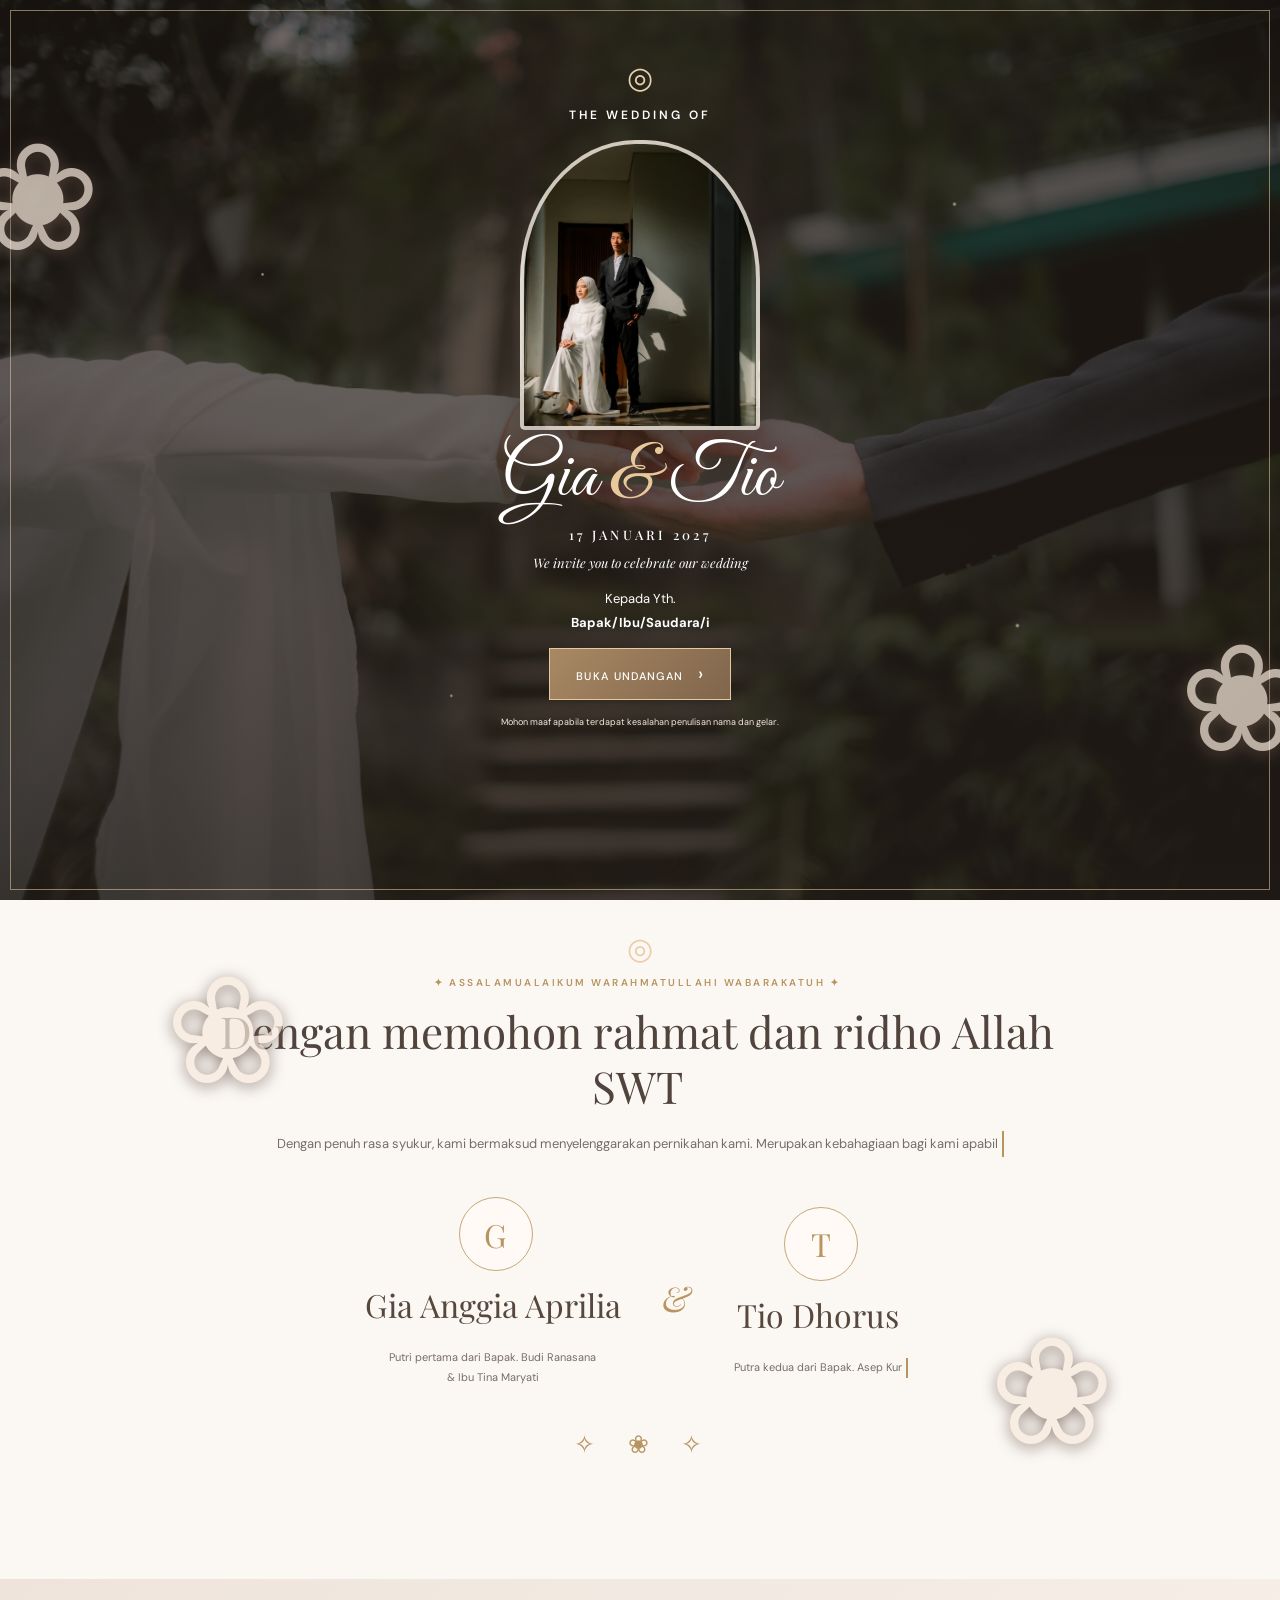
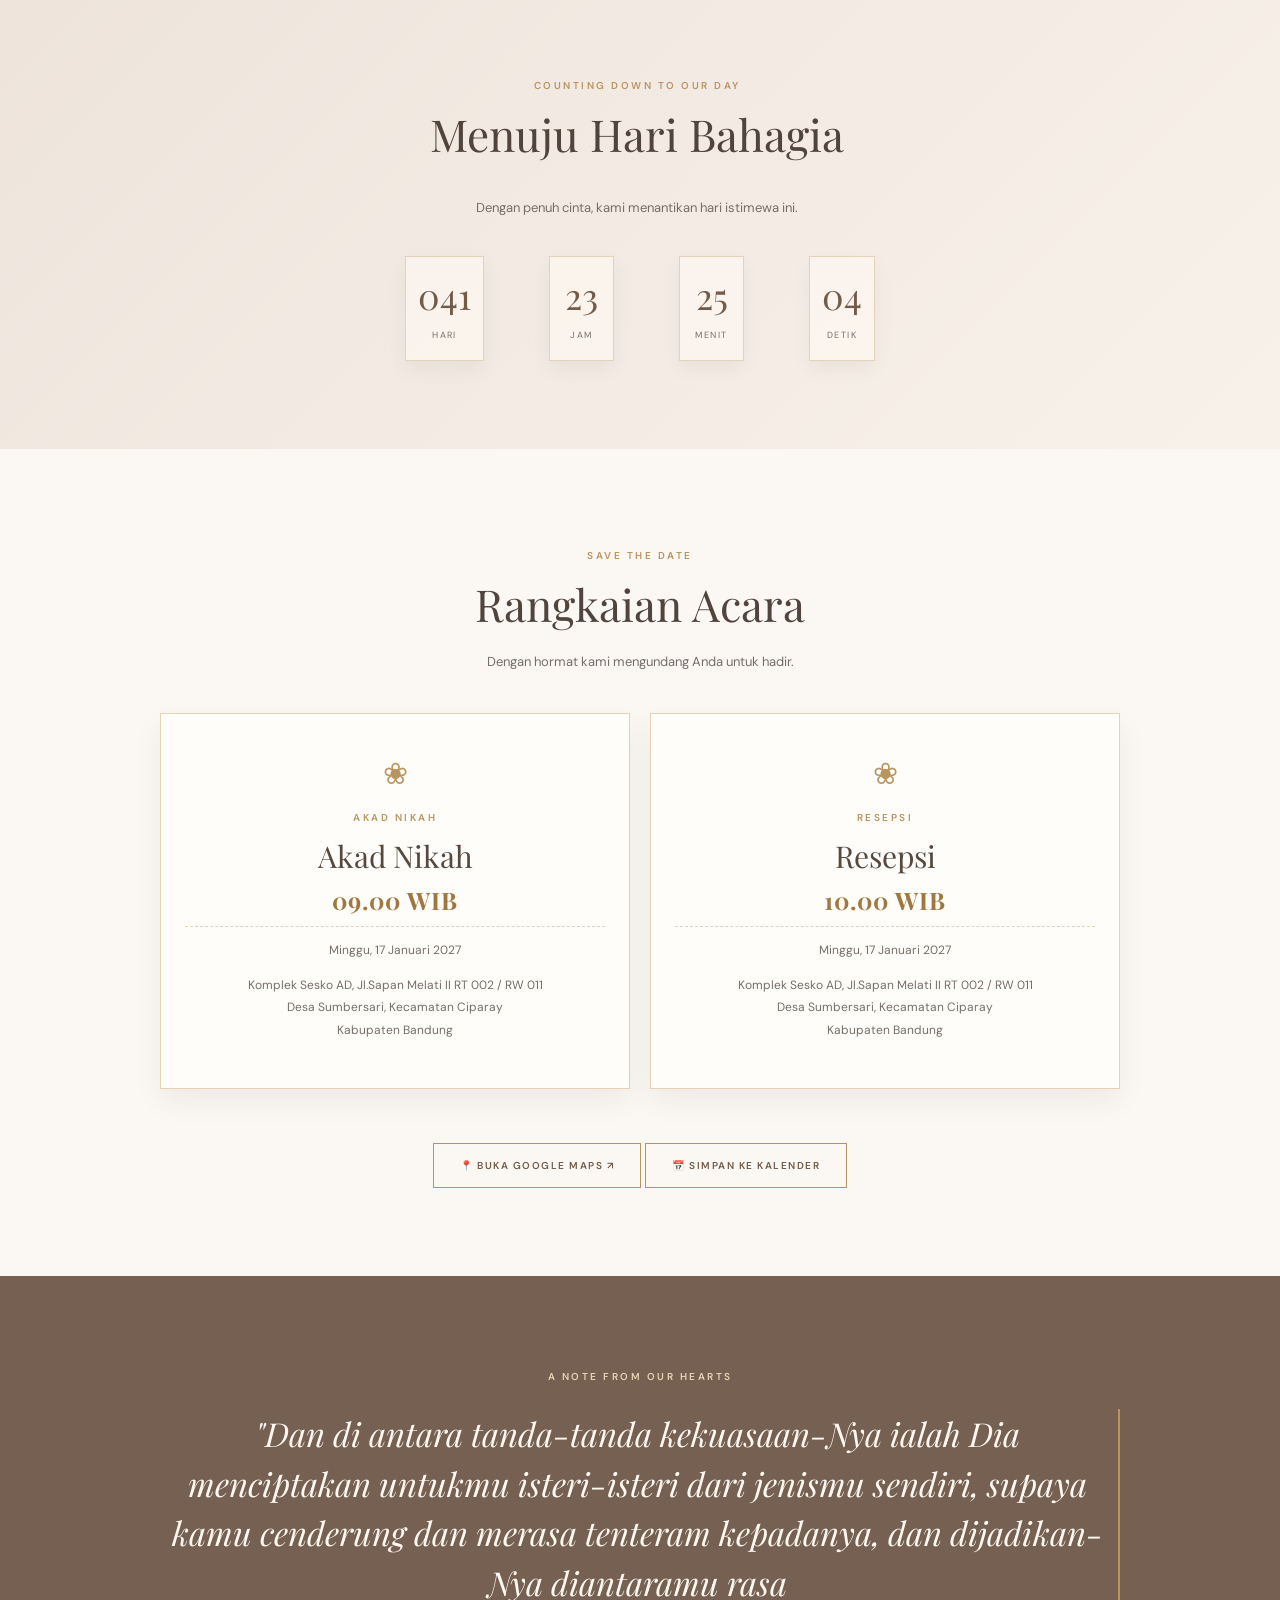
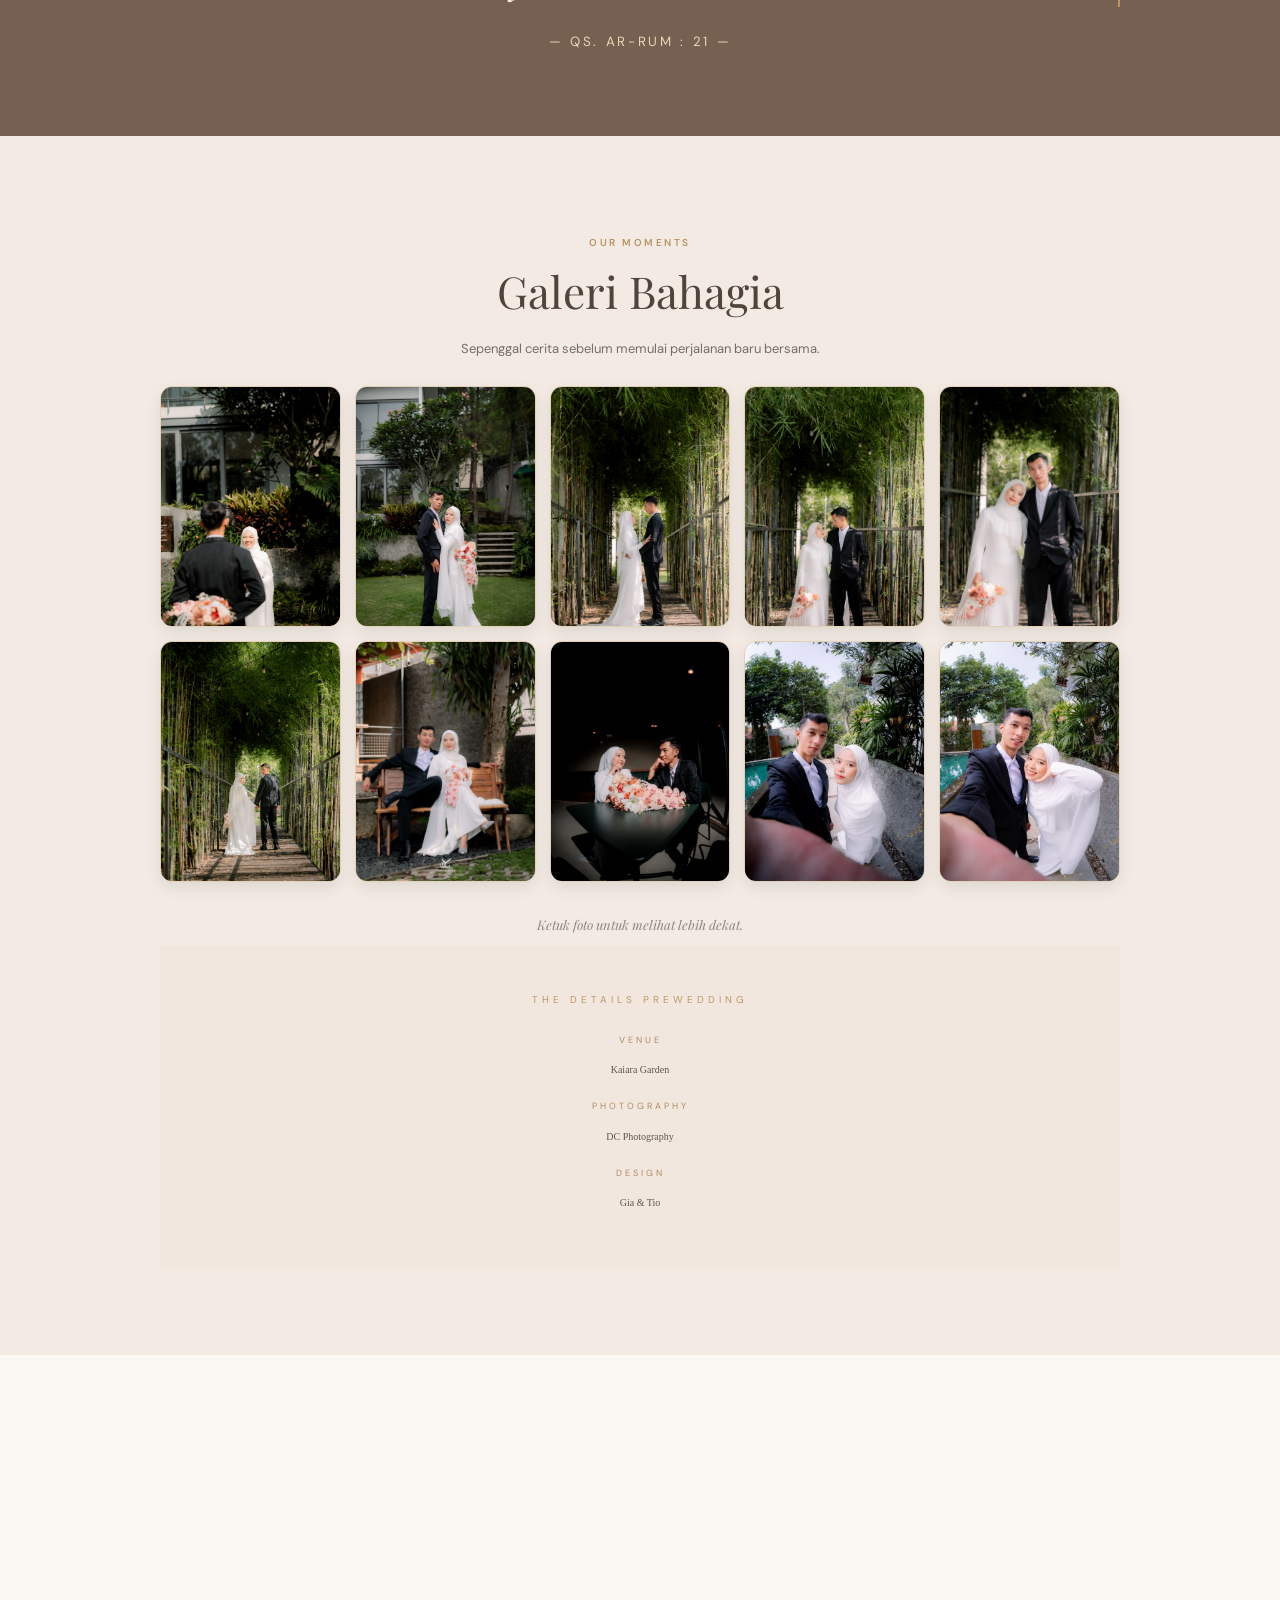
==== index.html @ d981dc54 "Add favicon and calendar save button Added favicon link and calendar save button to the HTML." ====
<!DOCTYPE html>
<html lang="id">
<head>
  <meta charset="UTF-8">
  <meta name="viewport" content="width=device-width, initial-scale=1.0">
  <meta name="theme-color" content="#b9aaa0">
  <title>The Wedding of Gia & Tio</title>
  <link rel="icon" href="data:image/svg+xml,<svg xmlns='http://w3.org' viewBox='0 0 100 100'><text y='.9em' font-size='90'>💍</text></svg>">
  <meta property="og:type" content="website">
  <meta property="og:site_name" content="The Wedding of Gia & Tio">
  <meta property="og:title" content="The Wedding of Gia & Tio">
  <meta property="og:description" content="Minggu, 17 Januari 2027 · Kami mengundang Anda untuk merayakan hari bahagia kami.">
  <meta property="og:url" content="https://github.io">
  <meta property="og:image" content="https://dorustio89-arch.github.io/gia-tio-wedding/images/opening1.jpg">
  <meta property="og:image:type" content="image/jpeg">
  <meta property="og:image:width" content="1200">
  <meta property="og:image:height" content="630">
  <link rel="preconnect" href="https://fonts.googleapis.com">
  <link rel="preconnect" href="https://fonts.gstatic.com" crossorigin>
  <link href="https://fonts.googleapis.com/css2?family=DM+Sans:wght@400;500;600&family=Great+Vibes&family=Playfair+Display:ital,wght@0,400;0,500;0,600;1,400&display=swap" rel="stylesheet">
  <link rel="stylesheet" href="style.css">
  <link rel="icon" type="image/svg+xml" href="data:image/svg+xml,%3Csvg xmlns='http://w3.org' viewBox='0 0 64 64'%3E%3Ccircle cx='32' cy='32' r='30' fill='%23faf6ef' stroke='%23c5a065' stroke-width='3'/%3E%3Ctext x='50%25' y='54%25' text-anchor='middle' dominant-baseline='middle' font-family='Georgia, serif' font-weight='bold' font-size='22' fill='%238c6d3f'%3EG%26T%3C/text%3E%3C/svg%3E">
</head>
<body>
  <div class="opening" id="opening">
    <div class="opening-flower flower-left">❀</div><div class="opening-flower flower-right">❀</div>
    <div class="ring-mark">◎</div>
    <p class="eyebrow opening-eyebrow">THE WEDDING OF</p>
    <div class="opening-photo" role="img" aria-label="Foto prewedding Gia dan Tio"></div>
    <h1 class="script-name">Gia <span>&amp;</span> Tio</h1>
    <p class="opening-date">17 JANUARI 2027</p>
    <p class="opening-note">We invite you to celebrate our wedding</p>
    <div class="guest">Kepada Yth.<br><strong id="guestName">Bapak/Ibu/Saudara/i</strong></div>
    <button id="openInvitation" class="gold-button">BUKA UNDANGAN <span>›</span></button>
    <small class="opening-small">Mohon maaf apabila terdapat kesalahan penulisan nama dan gelar.</small>
  </div>

  <audio id="music" loop preload="none"><source src="wedding.mp3" type="audio/mpeg"></audio>
  <button id="musicButton" class="music-button" aria-label="Putar atau jeda musik">♫</button>

  <header id="home">
    <nav><a class="brand" href="#home">G<span>&amp;</span>T</a>
      <div class="nav-links"><a href="#story">Mempelai</a><a href="#events">Acara</a><a href="#gallery">Galeri</a><a href="#rsvp">RSVP</a></div>
    </nav>
    <div class="hero-content">
      <p class="eyebrow">A CELEBRATION OF LOVE</p>
      <h2 class="script-name">Gia <span>&amp;</span> Tio</h2>
      <p class="hero-caption">Two hearts, one beautiful journey.</p>
      <div class="gold-rule"></div>
      <strong>MINGGU, 17 JANUARI 2027</strong>
        </div> <!-- Penutup .hero-content -->
    <a class="scroll-cue" href="#story">SCROLL TO EXPLORE <span>↓</span></a>
   </header>
  <main>
    <section id="story" class="section intro reveal">
      <div class="opening-flower flower-left">❀</div><div class="opening-flower flower-right">❀</div>
      <div class="ring-mark">◎</div>
      <p class="eyebrow typewriter-text" data-delay="100" data-speed="30">✦ ASSALAMUALAIKUM WARAHMATULLAHI WABARAKATUH ✦</p>
    <h2 class="typewriter-text" data-delay="800" data-speed="30">Dengan memohon rahmat dan ridho Allah SWT</h2>
    <p class="body-copy typewriter-text" data-delay="1500" data-speed="25">Dengan penuh rasa syukur, kami bermaksud menyelenggarakan pernikahan kami. Merupakan kebahagiaan bagi kami apabila Bapak/Ibu/Saudara/i berkenan hadir dan memberikan doa restu.</p>

    <div class="couple-names">
    <article>
        <span class="initial">G</span>
        <h3 class="typewriter-text" data-delay="2600" data-speed="40">Gia Anggia Aprilia</h3>
        <p class="typewriter-text" data-delay="2800" data-speed="25">Putri pertama dari Bapak. Budi Ranasana<br>&amp; Ibu Tina Maryati</p>
    </article>
    <div class="ampersand">&amp;</div>
    <article>
        <span class="initial">T</span>
        <h3 class="typewriter-text" data-delay="3600" data-speed="40">Tio Dhorus</h3>
        <p class="typewriter-text" data-delay="3600" data-speed="25">Putra kedua dari Bapak. Asep Kurniawan<br>&amp; Ibu Lilis Cucu Royani (Almh)</p>
    </article>
  </div>
    <div class="floral-divider">✧　❀　✧</div>
    </section>

    <section class="section countdown reveal">
    <p class="eyebrow typewriter-text" data-delay="200" data-speed="40">COUNTING DOWN TO OUR DAY</p>
    <h2 class="typewriter-text" data-delay="1300" data-speed="35">Menuju Hari Bahagia</h2>
    <p class="subcopy typewriter-text" data-delay="2300" data-speed="25">Dengan penuh cinta, kami menantikan hari istimewa ini.</p>


    <div class="timer"><div><b id="days">000</b><small>Hari</small></div><div><b id="hours">00</b><small>Jam</small></div><div><b id="minutes">00</b><small>Menit</small></div><div><b id="seconds">00</b><small>Detik</small></div></div>
    </section>

    <section id="events" class="section events reveal">
      <p class="eyebrow">SAVE THE DATE</p><h2>Rangkaian Acara</h2><p class="subcopy">Dengan hormat kami mengundang Anda untuk hadir.</p>
      <div class="event-cards">
        <article class="event-card"><div class="card-ornament">❀</div><p class="eyebrow">AKAD NIKAH</p><h3>Akad Nikah</h3><h4>09.00 WIB</h4><p>Minggu, 17 Januari 2027</p><p>Komplek Sesko AD, Jl.Sapan Melati II RT 002 / RW 011<br>Desa Sumbersari, Kecamatan Ciparay<br>Kabupaten Bandung</p></article>
        <article class="event-card"><div class="card-ornament">❀</div><p class="eyebrow">RESEPSI</p><h3>Resepsi</h3><h4>10.00 WIB</h4><p>Minggu, 17 Januari 2027</p><p>Komplek Sesko AD, Jl.Sapan Melati II RT 002 / RW 011<br>Desa Sumbersari, Kecamatan Ciparay<br>Kabupaten Bandung</p></article>
      </div>
      <a class="outline-button" target="_blank" rel="noopener" href="https://www.google.com/maps/search/?api=1&query=Jl+Sapan+Melati+II+No.68+Desa+Sumbersari+Ciparay+Kabupaten+Bandung">📍 BUKA GOOGLE MAPS ↗</a>
    <a class="outline-button" target="_blank" rel="noopener" href="https://calendar.google.com/calendar/u/0/r/day/2027/1/17">📅 SIMPAN KE KALENDER</a>

    </section>

    <section class="section quote-section reveal">
    <p class="eyebrow">A NOTE FROM OUR HEARTS</p>
    <blockquote class="typewriter-text" data-speed="20">"Dan di antara tanda-tanda kekuasaan-Nya ialah Dia menciptakan untukmu isteri-isteri dari jenismu sendiri, supaya kamu cenderung dan merasa tenteram kepadanya, dan dijadikan-Nya diantaramu rasa kasih dan sayang."</blockquote>
    <small style="display: block; margin-top: 15px; letter-spacing: 0.2em;">— QS. AR-RUM : 21 —</small>
</section>

<section id="gallery" class="section gallery-section reveal">
    <p class="eyebrow">OUR MOMENTS</p>
    <h2>Galeri Bahagia</h2>
    <p class="subcopy">Sepenggal cerita sebelum memulai perjalanan baru bersama.</p>

    <div class="gallery">
        <img src="images/prewed1.jpg" alt="Foto prewedding Gia dan Tio">
        <img src="images/prewed2.jpg" alt="Foto prewedding Gia dan Tio">
        <img src="images/prewed3.jpg" alt="Foto prewedding Gia dan Tio">
        <img src="images/prewed4.jpg" alt="Foto prewedding Gia dan Tio">
        <img src="images/prewed5.jpg" alt="Foto prewedding Gia dan Tio">
        <img src="images/prewed6.jpg" alt="Foto prewedding Gia dan Tio">
        <img src="images/prewed7.jpg" alt="Foto prewedding Gia dan Tio">
        <img src="images/prewed8.png" alt="Foto prewedding Gia dan Tio">
        <img src="images/prewed9.jpg" alt="Foto prewedding Gia dan Tio">
        <img src="images/prewed10.png" alt="Foto prewedding Gia dan Tio">
    </div>

    <p class="gallery-note">Ketuk foto untuk melihat lebih dekat.</p>

    <div class="vendor-credit">
        <p class="credit-title">THE DETAILS PREWEDDING</p>
        <div class="credit-list">
            <div class="credit-item">
                <span>VENUE</span>
                <strong>Kaiara Garden</strong>
            </div>
            <div class="credit-item">
                <span>PHOTOGRAPHY</span>
                <strong>DC Photography</strong>
            </div>
            <div class="credit-item">
                <span>DESIGN</span>
                <strong>Gia &amp; Tio</strong>
            </div>
        </div>
    </div>
</section>


    <section id="rsvp" class="section rsvp-section reveal">
      <p class="eyebrow">KINDLY RSVP</p><h2>Konfirmasi Kehadiran</h2><p class="subcopy">Besar harapan kami atas kehadiran dan doa restu Anda.</p>
      <form id="rsvpForm">
    <label>Nama Lengkap
        <input type="text" name="Nama" required placeholder="Tulis nama Anda">
    </label>
    <label>Konfirmasi Kehadiran
        <select name="Kehadiran" required>
            <option value="Hadir">Hadir</option>
            <option value="Tidak Hadir">Tidak Hadir</option>
        </select>
    </label>
    <label>Jumlah Tamu
        <input type="number" name="Jumlah Tamu" min="1" max="5" value="1">
    </label>
    <label>Doa &amp; Ucapan
        <textarea name="Ucapan" rows="4" required placeholder="Tuliskan doa dan ucapan untuk Gia & Tio..."></textarea>
    </label>
    <button type="submit" class="gold-button">KIRIM KONFIRMASI &amp; UCAPAN</button>
    <p id="formStatus"></p>
</form>

    <!-- WEDDING GIFT -->
<section class="gift-section" id="wedding-gift">

    <p class="gift-subtitle">A TOKEN OF LOVE</p>

    <h2>Wedding Gift</h2>

    <div class="gift-flower">✿</div>

    <p class="gift-description">
        Kehadiran dan doa restu Anda merupakan hadiah terindah bagi kami.
        Namun, apabila Anda ingin memberikan tanda kasih,
        kami menyediakan informasi berikut:
    </p>

<!-- REKENING BANK -->
<div class="bank-card">
    <div class="bank-logo">
        <img src="images/logo-bca.png" alt="Logo Bank BCA">
    </div>
    <p class="account-name">A/N GIA</p>
    <h3 id="rekeningGia">4380217223</h3>
    <button type="button" onclick="copyText('rekeningGia', this)">
        SALIN NOMOR REKENING
    </button>
</div>

<div class="bank-card">
  <div class="bank-logo">
    <img src="images/logo-bca.png" alt="Logo Bank BCA">
  </div>
  <p class="account-name">A/N TIO</p>
  <h3 id="rekeningTio">7773508595</h3>
  <button type="button" onclick="copyText('rekeningTio', this)">
    SALIN NOMOR REKENING
  </button>
</div>

    <!-- HADIAH FISIK -->
    <div class="physical-gift">

        <div class="gift-icon">♡</div>

        <h3>Kirim Hadiah</h3>

        <p>
            Bagi keluarga dan sahabat yang ingin mengirimkan
            hadiah secara langsung, dapat mengirimkannya ke alamat berikut:
        </p>

        <div class="gift-address" id="giftAddress">
            Nama Penerima: Gia / Tio<br>
            Alamat: Komplek Sesko AD, Jl. Sapan Melati II RT.002 / RW011, Ds. Sumbersari, Kec. Ciparay,
            Kab. Bandung.
        </div>

        <button onclick="copyText('giftAddress')">
            SALIN ALAMAT
        </button>

    </div>

    <p class="gift-thankyou">
        Terima kasih atas segala perhatian, doa,
        dan tanda kasih yang diberikan kepada kami.
    </p>

</section>
<section class="section wishes-section reveal">
    <p class="eyebrow">A LITTLE NOTE FROM YOU</p>
    <h2>Doa & Ucapan</h2>
    <p class="gift-thankyou">
        Terima kasih telah menjadi bagian dari perjalanan kami.
        Setiap doa dan ucapan sangat berarti bagi kami.
    </p>

    <div id="wishesList" class="wishes-list">
        <p class="loading-wishes">Memuat doa dan ucapan...</p>
    </div>
</section>

      <section class="section closing reveal">
        <div class="floral-divider reveal-text">❀</div>
        <p class="eyebrow reveal-text delay-1">WITH LOVE</p>
        <h2 class="reveal-text delay-2">Terima kasih atas doa dan restunya.</h2>
        <div class="script-name reveal-text delay-3">Gia <span>&amp;</span> Tio</div>

        <!-- Turut Mengundang -->
        <!--<div class="turut-mengundang" style="margin-top: 32px; font-size: 12px; color: var(--muted); line-height: 1.9;">
            <p class="eyebrow" style="margin-bottom: 8px;">TURUT MENGUNDANG</p>
            <p>
                Keluarga Besar Bapak Budi Ranasana &amp; Ibu Tina Maryati<br>
                Keluarga Besar Bapak Asep Kurniawan &amp; Ibu Lilis Cucu Royani (Almh)
            </p> -->
        <small class="reveal-text delay-4" style="display: block;">17 · 01 · 2027</small>
    </section>
</main>
<footer>MADE WITH LOVE · GIA &amp; TIO · 2027</footer>
<div id="lightbox" aria-modal="true" role="dialog"><button id="closeLightbox" aria-label="Tutup">×</button><img id="largePhoto" alt="Foto galeri diperbesar"></div>
<script src="script.js"></script>
  <script>
  document.addEventListener("DOMContentLoaded", function () {
    // Ganti '.gallery-item' dengan class elemen foto di galerimu
    const galleryPhotos = document.querySelectorAll('.gallery-item');

    const observer = new IntersectionObserver((entries, obs) => {
      // Menyaring foto yang baru masuk ke layar pada saat bersamaan
      const visibleEntries = entries.filter(entry => entry.isIntersecting);

      visibleEntries.forEach((entry, index) => {
        // Memberi jeda 250ms (0.25 detik) antar foto agar muncul 1 per 1
        setTimeout(() => {
          entry.target.classList.add('show');
        }, index * 250);

        // Hentikan pantauan agar animasi tidak mengulang terus saat scroll atas-bawah
        obs.unobserve(entry.target);
      });
    }, {
      threshold: 0.15 // Animasi mulai saat 15% bagian foto terlihat
    });

    galleryPhotos.forEach(photo => observer.observe(photo));
  });
</script>
</body>
</html>
---- style.css ----
:root{--ivory:#f4eee8;--paper:#fbf8f4;--taupe:#b6a69c;--champagne:#c7a879;--gold:#b89460;--ink:#39312e;--muted:#776d67;--line:#e4d8cc;--serif:'Playfair Display',Georgia,serif;--sans:'DM Sans',Arial,sans-serif;--script:'Great Vibes',cursive}
*{box-sizing:border-box}html{scroll-behavior:smooth}body{margin:0;background:var(--paper);color:var(--ink);font-family:var(--sans);line-height:1.7}a{color:inherit;text-decoration:none}
.opening{position:fixed;inset:0;z-index:50;display:flex;flex-direction:column;align-items:center;justify-content:center;text-align:center;padding:24px 20px 30px;overflow:auto;background:linear-gradient(180deg,rgba(54,45,41,.32),rgba(54,45,41,.58)),url('images/opening2.jpg') center 45%/cover;color:#fff;transition:opacity .9s ease,visibility .9s ease}
.opening:before{content:"";position:absolute;inset:10px;border:1px solid rgba(231,204,163,.55);pointer-events:none}.opening.hide{opacity:0;visibility:hidden;pointer-events:none}
.opening>*{position:relative;z-index:1}.opening-flower{position:absolute!important;color:#f8e9dc;opacity:.72;font-size:clamp(75px,17vw,150px);filter:drop-shadow(0 3px 8px #6a544b)}.flower-left{left:-25px;top:8%}.flower-right{right:-25px;bottom:8%}
.ring-mark{color:#e8cfaa;font-size:30px;line-height:1}.eyebrow{font-size:10px;letter-spacing:.25em;text-transform:uppercase;color:var(--gold);font-weight:600}.opening-eyebrow{color:#fff;margin:12px 0 5px}
.opening-photo{width:min(62vw,250px);height:min(37vh,310px);min-height:170px;border:4px solid rgba(248,239,229,.8);box-shadow:0 12px 35px #33251e66;background:url('images/opening1.jpg') center 40%/cover;margin:10px auto;border-radius:48% 48% 5px 5px}
.script-name{font:clamp(54px,12vw,88px)/1.05 var(--script);font-weight:400;margin:0;color:inherit;text-shadow:0 2px 12px #392a2366}.script-name span{color:#e7c99c}
.opening-date{font:500 11px var(--serif);letter-spacing:.25em;margin:8px 0;color:#fff}.opening-note{font:italic 13px var(--serif);margin:3px 0 8px;color:#fff}.guest{font-size:11px;line-height:1.8;margin:8px 0 14px;color:#fff}
.gold-button{border:1px solid #e5c99d;background:linear-gradient(135deg,#a98964,#80654c);color:#fff;padding:13px 26px;letter-spacing:.12em;font:500 11px var(--sans);cursor:pointer;transition:transform .25s,filter .25s}.gold-button:hover{transform:translateY(-2px);filter:brightness(1.08)}.gold-button span{font-size:18px;margin-left:10px}.opening-small{font-size:9px;color:#f4e9dd;margin-top:15px}
header{min-height:94vh;position:relative;display:flex;flex-direction:column;background:linear-gradient(90deg,rgba(49,40,36,.58),rgba(49,40,36,.15)),url('images/prewed5.jpg') center 20%/cover;color:#fff}
nav{display:flex;justify-content:space-between;align-items:center;padding:22px 7%;background:rgba(250,246,241,.84);color:var(--ink);backdrop-filter:blur(8px)}.brand{font:italic 26px var(--serif);color:#594a40}.brand span{color:var(--gold)}.nav-links{display:flex;gap:clamp(10px,3vw,28px);font-size:11px}.nav-links a{transition:color .2s}.nav-links a:hover{color:var(--gold)}
.hero-content{margin:auto;text-align:center;padding:65px 18px}.hero-content .eyebrow{color:#f1d9b8}.hero-content .script-name{font-size:clamp(72px,15vw,120px)}.hero-caption{font:italic 15px var(--serif);letter-spacing:.04em;margin-top: 40px;}.gold-rule{width:65px;border-top:1px solid #e5c99d;margin:28px auto}.hero-content strong{font:italic 12px var(--serif);letter-spacing:.22em}.scroll-cue{text-align:center;padding:22px;font-size:9px;letter-spacing:.2em;color:#fff}.scroll-cue span{display:block;font-size:20px}
.section{text-align:center;padding:88px 22px}.section h2,.closing h2{font:400 clamp(28px,5vw,44px)/1.25 var(--serif);color:#51443d;margin:12px auto 18px}.intro{max-width:900px;margin:auto}.body-copy,.subcopy{max-width:620px;margin:15px auto;color:var(--muted);font-size:13px;line-height:2}
.couple-names{display:flex;align-items:center;justify-content:center;gap:35px;margin:40px auto 20px}.couple-names article{min-width:190px}.initial{width:74px;height:74px;display:grid;place-items:center;margin:auto;border:1px solid var(--champagne);border-radius:50%;font:32px var(--serif);color:var(--gold);background:#fffaf5}.couple-names h3{font:32px var(--serif);margin:12px 0 3px;color:#57483e}.couple-names p{font-size:11px;color:var(--muted);line-height:1.8}.ampersand{font:italic 35px var(--serif);color:var(--gold)}.floral-divider{color:var(--gold);font-size:25px;letter-spacing:.15em;margin:25px}
.countdown{background:linear-gradient(135deg,#eee4dc,#f8f1ea);position:relative}.timer{display:flex;justify-content:center;gap:clamp(18px,6vw,65px);margin:35px auto 0}.timer div{min-width:65px;padding:14px 12px;border:1px solid #d9c5ad;background:#fff9f3aa}.timer b{display:block;font:36px var(--serif);color:#725b49}.timer small{font-size:9px;letter-spacing:.16em;text-transform:uppercase;color:var(--muted)}
.events{background:#fbf8f4}.event-cards{display:grid;grid-template-columns:repeat(2,minmax(0,1fr));gap:20px;max-width:850px;margin:38px auto 28px}.event-card{padding:34px 24px;border:1px solid var(--line);background:#fffdf9;box-shadow:0 8px 28px #6e55400a}.card-ornament{font-size:30px;color:var(--gold)}.event-card h3{font:30px var(--serif);font-weight:400;color:#57483e;margin:5px}.event-card h4{font:24px var(--serif);color:var(--gold);margin:10px}.event-card p:not(.eyebrow){font-size:12px;line-height:1.9;color:var(--muted)}
.outline-button{display:inline-block;border:1px solid var(--gold);padding:13px 22px;color:#725b49;font-size:10px;letter-spacing:.12em;transition:background .2s,color .2s}.outline-button:hover{background:#8d7258;color:white}
.quote-section{padding:82px 22px;text-align:center;background:#756052;color:#fff8f0}.quote-section .eyebrow,.quote-section small{color:#ead4b5}.quote-section blockquote{max-width:760px;margin:24px auto;font:italic clamp(21px,3.4vw,33px)/1.5 var(--serif)}
.gallery-section{background:#f2eae3}.gallery{display:grid;grid-template-columns:repeat(2,minmax(0,1fr));gap:16px;max-width:780px;margin:34px auto}.gallery img{width:100%;height:350px;object-fit:cover;object-position:center;cursor:zoom-in;border:7px solid #fffaf5;box-shadow:0 8px 25px #5c46331a;transition:transform .35s}.gallery img:hover{transform:translateY(-5px)}.gallery-note{font:italic 12px var(--serif);color:var(--muted)}
.rsvp-section{background:#fffaf5}.rsvp-section form{max-width:520px;margin:32px auto 0;text-align:left;padding:28px;background:#f7eee6;border:1px solid var(--line)}.rsvp-section label{display:block;font-size:11px;margin:15px 0;color:#66564b}.rsvp-section input,.rsvp-section select,.rsvp-section textarea{display:block;width:100%;margin-top:7px;padding:13px;border:1px solid #ddcfc2;background:#fffdfb;font:13px var(--sans);color:var(--ink)}.rsvp-section form button{width:100%;margin-top:12px}#formStatus{text-align:center;color:#79634f;font-size:12px;min-height:18px}
.closing{background:#eee4dc}.closing h2{max-width:650px}.closing .script-name{color:#6c5748;margin:20px}.closing small{font-size:10px;letter-spacing:.2em;color:var(--muted)}
/* Mengatur ulang wadah teks hero agar naik ke ruang kosong atas */
.hero-content {
  margin: 0 auto !important;
  flex: 1;
  display: flex;
  flex-direction: column;
  justify-content: flex-start;
  width: 100%;
  padding-top: 4vh !important;      /* Diubah dari 17vh menjadi 4vh agar naik ke atas */
  padding-bottom: 15vh !important;
}

/* Merapatkan jarak antarbaris tulisan agar tidak turun menyentuh dahi */
.hero-content h1 {
  font-size: clamp(2.6rem, 6.5vw, 4.2rem) !important;
  line-height: 1.05 !important;
  margin: 2px 0 6px !important;
}

.hero-content p {
  margin: 2px 0 !important;
}


/* Mendorong kalimat "Two hearts..." dan tanggal turun ke bawah */
.hero-content .script-name + * {
  margin-top: auto !important;
}

footer{text-align:center;background:#655347;color:#f6eadd;padding:22px;font-size:9px;letter-spacing:.2em}
.music-button{position:fixed;right:18px;bottom:18px;z-index:10;width:46px;height:46px;border-radius:50%;border:1px solid var(--gold);background:#fffaf2;color:#725b49;font-size:20px;box-shadow:0 4px 18px #39291f22;cursor:pointer;animation:musicPulse 2.8s infinite}
#lightbox{display:none;position:fixed;inset:0;z-index:60;background:#241b17ed;align-items:center;justify-content:center;padding:25px}#lightbox.show{display:flex}#lightbox img{max-width:94vw;max-height:88vh;object-fit:contain}#closeLightbox{position:absolute;right:22px;top:12px;background:none;border:0;color:white;font-size:40px;cursor:pointer}
.reveal{opacity:0;transform:translateY(24px);transition:opacity .8s ease,transform .8s ease}.reveal.visible{opacity:1;transform:translateY(0)}
@keyframes musicPulse{0%,100%{box-shadow:0 0 0 0 #c7a87955}50%{box-shadow:0 0 0 9px #c7a87900}}
@media(max-width:650px){nav{padding:17px 5%}.nav-links{gap:10px;font-size:9px}.section{padding:68px 18px}.event-cards{grid-template-columns:1fr;max-width:420px}.timer{gap:8px}.timer div{min-width:58px;padding:12px 6px}.timer b{font-size:29px}.gallery img{height:230px}.couple-names{gap:10px}.couple-names article{min-width:0;flex:1}.opening-photo{width:58vw;height:27vh}.opening-flower{font-size:75px}.rsvp-section form{padding:20px}}
@media(prefers-reduced-motion:reduce){*,*:before,*:after{scroll-behavior:auto!important;animation:none!important;transition:none!important}.reveal{opacity:1;transform:none}}

/* ANIMASI HERO - A CELEBRATION OF LOVE */

@keyframes textReveal {
    from {
        opacity: 0;
        transform: translateY(35px);
        filter: blur(8px);
    }
    to {
        opacity: 1;
        transform: translateY(0);
        filter: blur(0);
    }
}

/* Tahan animasi selama layar pembuka (.opening) belum ditutup */
.opening:not(.hide) ~ header .hero-content > * {
    opacity: 0;
    animation: none;
}

/* Jalankan animasi setelah tombol BUKA UNDANGAN ditekan */
.opening.hide ~ header .hero-content > * {
    opacity: 0;
    animation: textReveal 2s ease forwards;
}


.hero-content .eyebrow {
    animation-delay: 1.5s;
}

.hero-content .script-name {
    animation-delay: 2s;
}

.hero-content .hero-caption {
    animation-delay: 2.3s;
}

.hero-content .gold-rule {
    animation-delay: 2.5s;
}

.hero-content strong {
    animation-delay: 2.8s;
}
.vendor-credit {
    padding: 35px 20px;
    text-align: center;
    background: #f1e7df;
    color: #665449;
}

.credit-title {
    font-size: 10px;
    letter-spacing: 4px;
    color: #bd9865;
    margin-bottom: 25px;
}

.credit-item {
    margin: 18px 0;
}

.credit-item span {
    display: block;
    font-size: 9px;
    letter-spacing: 3px;
    color: #b18b61;
    margin-bottom: 6px;
}

.credit-item strong {
    font-family: Georgia, serif;
    font-size: 10px;
    font-weight: normal;
}

/* =================================
   DOA & UCAPAN: PRESISI & FOTO JELAS
================================= */
.wishes-section {
    background: 
        linear-gradient(rgba(251, 248, 244, 0.58), rgba(251, 248, 244, 0.65)),
        url('images/prewed3.jpg') center 25% / cover no-repeat !important;
    position: relative;
}

/* Membuat lebar daftar ucapan presisi di tengah (sejajar form RSVP) */
.wishes-list {
    max-width: 560px !important;
    width: 100% !important;
    margin: 32px auto 0 auto !important;
    padding: 0 !important;
    display: flex !important;
    flex-direction: column !important;
    gap: 14px !important;
}

/* Membuat kartu ucapan transparan dengan bingkai & padding rapi */
.wishes-section .wish-card {
    background: rgba(255, 253, 249, 0.35) !important;
    border: 1px solid rgba(184, 148, 96, 0.55) !important;
    border-radius: 6px !important;
    padding: 18px 22px !important;
    text-align: left !important;
    backdrop-filter: blur(2px);
    box-shadow: 0 4px 15px rgba(57, 49, 46, 0.05) !important;
}

.wishes-section .wish-card h4 {
    margin: 0 0 6px 0 !important;
    font: 600 15px var(--serif) !important;
    color: #39312e !important;
}

.wishes-section .wish-card p {
    margin: 0 0 8px 0 !important;
    font-size: 13px !important;
    color: #4a403c !important;
}

.wishes-section .wish-card small {
    font-size: 10px !important;
    letter-spacing: 0.12em;
    text-transform: uppercase;
    color: #8c6d43 !important;
    font-weight: 600;
}

/* WEDDING GIFT */

.gift-section {
    padding: 55px 22px;
    text-align: center;
    background: #f1e7df;
    color: #665449;
}

.gift-subtitle {
    font-size: 9px;
    letter-spacing: 3px;
    color: #bd9865;
}

.gift-section h2 {
    font-family: Georgia, serif;
    font-size: 32px;
    font-weight: normal;
    margin: 12px 0;
}

.gift-flower {
    font-size: 28px;
    color: #bd9865;
    margin: 20px 0;
}

.gift-description {
    font-size: 12px;
    line-height: 1.9;
    margin-bottom: 30px;
}

.bank-card {
    background: #fffaf5;
    border: 1px solid #e5d5c8;
    border-radius: 12px;
    padding: 25px 15px;
    margin: 18px 0;
    box-shadow: 0 5px 15px rgba(80, 60, 45, 0.06);
}

.bank-logo {
    font-family: Georgia, serif;
    font-size: 18px;
    letter-spacing: 2px;
    color: #bd9865;
    margin-bottom: 20px;
}

.account-name {
    font-size: 10px;
    letter-spacing: 2px;
}

.bank-card h3 {
    font-size: 21px;
    letter-spacing: 2px;
    margin: 12px 0 20px;
}

.bank-card button,
.physical-gift button {
    border: 1px solid #a88b70;
    background: #665449;
    color: #fffaf5;
    padding: 11px 20px;
    border-radius: 30px;
    font-size: 9px;
    letter-spacing: 1.5px;
    cursor: pointer;
}

.physical-gift {
    margin-top: 35px;
    padding: 25px 18px;
    border-top: 1px solid #d9c6b7;
}

.gift-icon {
    font-size: 30px;
    color: #bd9865;
}

.physical-gift h3 {
    font-family: Georgia, serif;
    font-size: 23px;
    font-weight: normal;
}

.physical-gift p,
.gift-address {
    font-size: 12px;
    line-height: 1.9;
}

.gift-address {
    background: #fffaf5;
    padding: 15px;
    border-radius: 10px;
    margin: 18px 0;
}

.gift-thankyou {
    font-family: Georgia, serif;
    font-size: 14px;
    font-style: italic;
    line-height: 1.8;
    margin-top: 30px;
}
/* =================================
   ANIMASI TEXT SELURUH UNDANGAN
================================= */

@keyframes elegantReveal {
    from {
        opacity: 0;
        transform: translateY(30px);
        filter: blur(6px);
    }

    to {
        opacity: 1;
        transform: translateY(0);
        filter: blur(0);
    }
}

/* Kondisi awal teks */
.reveal-text {
    opacity: 0;
    transform: translateY(30px);
    filter: blur(6px);
}

/* Ketika teks terlihat */
.reveal-text.visible {
    animation: elegantReveal 1.2s ease forwards;
}

/* Variasi jeda animasi */
.reveal-text.delay-1.visible {
    animation-delay: 0.2s;
}

.reveal-text.delay-2.visible {
    animation-delay: 0.4s;
}

.reveal-text.delay-3.visible {
    animation-delay: 0.6s;
}

.reveal-text.delay-4.visible {
    animation-delay: 0.8s;
}

h2 {
  font-family: "serif", Georgia, Times New Roman;
}
/* =================================
   ANIMASI RUNNING TEXT (KIRI KE KANAN)
================================= */

.running-banner {
    width: 100%;
    overflow: hidden;
    white-space: nowrap;
    background: var(--ivory);
    border-top: 1px solid var(--line);
    border-bottom: 1px solid var(--line);
    padding: 12px 0;
    color: var(--gold);
    font: 500 11px var(--sans);
    letter-spacing: 0.22em;
    text-transform: uppercase;
}

.running-text {
    display: inline-block;
    animation: gerakKanan 16s linear infinite;
}

.running-banner:hover .running-text {
    animation-play-state: paused;
}

@keyframes gerakKanan {
    0% {
        transform: translateX(-100%);
    }
    100% {
        transform: translateX(100vw);
    }
}

/* =================================
   ANIMASI MESIN TIK (TEKS TERTENTU)
================================= */
/* =================================
   ANIMASI MESIN TIK (RAPI & TERPUSAT)
================================= */
.typewriter-text {
    display: block;
    width: fit-content;
    max-width: 100%;
    margin-left: auto;
    margin-right: auto;
    border-right: 2px solid var(--gold);
    padding-right: 4px;
    min-height: 1.6em;
    animation: kedipKursor 0.5s step-end infinite;
}

/* Sembunyikan kursor sebelum giliran mengetik dimulai */
.typewriter-text.menunggu {
    border-right-color: transparent;
    animation: none;
}

/* Hapus kursor setelah selesai mengetik */
.typewriter-text.selesai {
    border-right-color: transparent;
    animation: none;
}

@keyframes kedipKursor {
    0%, 100% { border-color: transparent; }
    50% { border-color: var(--gold); }
}
/* =================================
   PERBAIKAN POSISI NAMA GIA & TIO
================================= */
.couple-names article {
    text-align: center;
    display: flex;
    flex-direction: column;
    align-items: center;
}

.couple-names h3.typewriter-text {
    width: auto;
    margin-left: auto;
    margin-right: auto;
    text-align: center;
}

/* =================================
   SEIMBANGKAN UKURAN LOGO BCA & MANDIRI
================================= */
.bank-card .bank-logo {
    display: flex !important;
    justify-content: center !important;
    align-items: center !important;
    height: 80px !important;
    margin-bottom: 10px !important;
    overflow: hidden;
}

/* Ukuran Logo BCA */
.bank-card .bank-logo img[alt="Logo Bank BCA"] {
    height: 70px !important;
    width: auto !important;
    object-fit: contain !important;
    mix-blend-mode: multiply;
    transform: translateX(-6px);
}

/* Ukuran Logo Mandiri (dibuat lebih tinggi karena gambarnya berbentuk persegi bermargin putih) */
.bank-card .bank-logo img[alt="Logo Bank Mandiri"] {
    height: 125px !important;
    width: auto !important;
    object-fit: contain !important;
    mix-blend-mode: multiply;
    transform: translateX(4px);
}

/* =================================
   TAMPILAN KOTAK DOA & UCAPAN
================================= */
.ucapan-wrapper {
    max-width: 520px;
    margin: 36px auto 0;
    text-align: center;
}

.ucapan-list {
    max-height: 340px;
    overflow-y: auto;
    text-align: left;
    padding: 16px;
    background: #f7eee6;
    border: 1px solid var(--line);
    display: flex;
    flex-direction: column;
    gap: 12px;
}

.ucapan-item {
    background: #fffdfb;
    border: 1px solid #e6d9cc;
    padding: 14px 16px;
}

.ucapan-header {
    display: flex;
    justify-content: space-between;
    align-items: center;
    margin-bottom: 6px;
}

.ucapan-header strong {
    font: 600 13px var(--serif);
    color: #51443d;
}

.badge-hadir {
    font-size: 9px;
    letter-spacing: 0.12em;
    text-transform: uppercase;
    padding: 3px 8px;
    background: var(--ivory);
    color: var(--gold);
    border: 1px solid var(--line);
}

.ucapan-isi {
    margin: 0;
    font-size: 12px var(--serif);
    line-height: 1.7;
    color: var(--muted);
}

.loading-ucapan {
    text-align: center;
    font-size: 12px;
    color: var(--muted);
    margin: 12px 0;
}

/* =================================
   BACKGROUND FOTO PREWED TRANSPARAN
   (DOA & UCAPAN + CLOSING)
================================= */

/* 1. Bagian Doa & Ucapan */
.wishes-section {
    background: 
        linear-gradient(rgba(251, 248, 244, 0.85), rgba(251, 248, 244, 0.90)),
        url('images/opening2.jpg') center 25% / cover no-repeat !important;
    position: relative;
}

/* Membuat kartu ucapan sedikit transparan dengan efek kaca lembut */
.wishes-section .wish-card {
    background: rgba(255, 253, 249, 0.88) !important;
    backdrop-filter: blur(4px);
}

/* 2. Bagian Closing (Penutup) */
.closing {
    background: 
        linear-gradient(rgba(238, 228, 220, 0.80), rgba(238, 228, 220, 0.86)),
        url('images/prewed3.jpg') center 30% / cover no-repeat !important;
    position: relative;
}

/* =================================
   PRESISI RESPONSIF LAPTOP & HP
================================= */

/* Mencegah layar geser ke samping (horizontal scroll) di HP & Laptop */
html, body {
    max-width: 100%;
    overflow-x: hidden;
}

/* Memastikan tampilan halaman pembuka (Opening) proporsional & tidak mengecil */
.opening {
    width: 100vw !important;
    height: 100dvh !important;
    padding: 24px 16px !important;
    transform: none !important;
    zoom: 1 !important;
}

/* Pengaturan khusus layar Laptop / Desktop (lebar di atas 768px) */
@media (min-width: 768px) {
    .opening-photo {
        width: 240px !important;
        height: 290px !important;
    }

    .opening .script-name {
        font-size: 76px !important;
    }

    .opening-eyebrow {
        font-size: 12px !important;
    }

    .opening-date, .opening-note, .guest {
        font-size: 13px !important;
    }

    /* Membatasi lebar maksimal kontainer agar tidak terlalu melebar di monitor besar */
    .section > *:not(.countdown):not(.quote-section) {
        max-width: 960px;
        margin-left: auto;
        margin-right: auto;
    }
}

/* Pengaturan khusus layar HP (lebar di bawah 480px) */
@media (max-width: 480px) {
    .opening-photo {
        width: 190px !important;
        height: 235px !important;
    }

    .opening .script-name {
        font-size: 54px !important;
    }

    .hero-content .script-name {
        font-size: 64px !important;
    }

    .section {
        padding: 56px 16px !important;
    }

    .couple-names {
        flex-direction: column !important;
        gap: 16px !important;
    }

    .event-cards {
        grid-template-columns: 1fr !important;
    }

    .gallery {
        grid-template-columns: 1fr !important;
    }
}
/* Menggeser konten halaman pembuka (dari ornamen bulat sampai We invite you) ke atas */
.opening {
  justify-content: flex-start !important;
  padding-top: 7vh !important; /* Perkecil angka ini jika ingin lebih naik lagi */
}

/* Merapatkan sedikit jarak bawah bingkai foto agar tulisan "Gia & Tio" naik ke area tangan */
.opening-photo {
  margin-bottom: 8px !important;
}

/* Kondisi awal foto sebelum terlihat di layar (transparan & agak turun) */
.gallery-item {
  opacity: 0;
  transform: translateY(25px);
  transition: opacity 0.8s ease-out, transform 0.8s ease-out;
}

/* Kondisi saat foto muncul di layar */
.gallery-item.show {
  opacity: 1;
  transform: translateY(0);
}

/* Memastikan layar pembuka dan tombol selalu berada di lapisan teratas dan bisa diklik */
.opening {
  z-index: 9999 !important;
}

.opening button,
.opening a,
#openBtn,
#bukaUndangan {
  position: relative !important;
  z-index: 10000 !important;
  pointer-events: auto !important;
  cursor: pointer !important;
}

/* =========================================
   1. PRESISI NAVBAR (LAPTOP & HP)
   ========================================= */
header, nav, .navbar {
  width: 100%;
  padding: 16px 5%;
  display: flex;
  justify-content: space-between;
  align-items: center;
  box-sizing: border-box;
}

.nav-links, nav ul {
  display: flex;
  gap: 28px;
  align-items: center;
  margin: 0;
  padding: 0;
  list-style: none;
}

/* =========================================
   2. PRESISI HERO SECTION FULLSCREEN
   ========================================= */
.hero, #hero, .hero-section {
  position: relative;
  width: 100%;
  /* Gunakan svh agar tidak kepotong address bar browser HP */
  min-height: calc(100svh - 65px); 
  display: flex;
  flex-direction: column;
  justify-content: center;
  align-items: center;
  text-align: center;
  padding: 40px 20px 80px;
  box-sizing: border-box;
  background-size: cover;
  background-position: center center;
}

/* Tipografi Responsif Otomatis (Mengecil mulus di HP, besar di Laptop) */
.hero h1, .hero-title {
  font-size: clamp(3.4rem, 9vw, 6.5rem);
  line-height: 1.1;
  margin: 10px 0 14px;
}

.hero .subtitle, .hero-subtitle {
  font-size: clamp(0.95rem, 2vw, 1.25rem);
  margin-bottom: 24px;
}

.hero .wedding-date, .hero-date {
  font-size: clamp(0.8rem, 1.5vw, 1rem);
  letter-spacing: 3px;
}

/* =========================================
   3. POSISI PRESISI "SCROLL TO EXPLORE"
   ========================================= */
.scroll-down, .scroll-indicator {
  position: absolute;
  bottom: 28px;
  left: 50%;
  transform: translateX(-50%);
  display: flex;
  flex-direction: column;
  align-items: center;
  gap: 6px;
  font-size: 0.72rem;
  letter-spacing: 2.5px;
  width: max-content;
}

/* =========================================
   4. PENYESUAIAN KHUSUS LAYAR HP (< 600px)
   ========================================= */
@media (max-width: 600px) {
  header, nav, .navbar {
    padding: 12px 16px;
  }

  .nav-links, nav ul {
    gap: 14px; /* Rapatkan jarak menu di HP agar muat 1 baris rapi */
  }

  .nav-links a, nav a {
    font-size: 0.82rem;
  }

  .scroll-down, .scroll-indicator {
    bottom: 22px;
  }
}

/* =========================================================
   KHUSUS TAMPILAN LAPTOP / DESKTOP (HP TIDAK AKAN BERUBAH)
   ========================================================= */
@media (min-width: 769px) {

  /* 1. Jika foto dipasang lewat CSS background-image */
  .hero, #hero, .hero-section, header + section {
    height: 100vh !important;
    min-height: 100vh !important;
    background-size: cover !important;
    /* Ubah angka kedua (35%) jika ingin menggeser foto naik/turun */
    background-position: center 35% !important; 
    background-repeat: no-repeat !important;
  }

  /* 2. Jika foto dipasang lewat tag <img> di dalam HTML */
  .hero img, #hero img, .hero-section img, .hero-bg {
    width: 100% !important;
    height: 100% !important;
    object-fit: cover !important;
    /* Mengatur titik fokus agar lampu gantung & bambu tetap proporsional */
    object-position: center 35% !important; 
  }
}
/* =========================================================
   BINGKAI BUNGA (FLOWERS) & ANIMASI ANGIN SEPOI-SEPOI
   ========================================================= */

/* Memastikan wadah hero rapi dan tidak memunculkan scrollbar samping */
.hero, #hero, .hero-section {
  position: relative !important;
  overflow: hidden !important;
}

/* Wadah Dasar Bingkai Bunga */
.flower-frame {
  position: absolute;
  width: clamp(140px, 24vw, 270px); /* Otomatis menyesuaikan ukuran HP & Laptop */
  height: auto;
  z-index: 3; /* Di atas foto latar, di bawah tombol musik */
  pointer-events: none; /* Sangat penting: klik tembus ke tombol musik & menu */
  user-select: none;
}

/* --- POSISI SUDUT BAWAH --- */
.flower-bottom-left {
  bottom: -10px;
  left: -10px;
  animation: flowerEntranceLeft 1.4s cubic-bezier(0.22, 1, 0.36, 1) forwards;
}

.flower-bottom-right {
  bottom: -10px;
  right: -10px;
  transform: scaleX(-1); /* Mencerminkan gambar agar simetris */
  animation: flowerEntranceRight 1.4s cubic-bezier(0.22, 1, 0.36, 1) forwards;
}

/* --- POSISI SUDUT ATAS (Jika Diaktifkan) --- */
.flower-top-left {
  top: 58px; /* Pas di bawah bar navigasi G&T */
  left: -10px;
  transform: scaleY(-1); /* Membalik vertikal */
  animation: flowerEntranceTopLeft 1.4s cubic-bezier(0.22, 1, 0.36, 1) forwards;
}

.flower-top-right {
  top: 58px;
  right: -10px;
  transform: scale(-1, -1); /* Membalik horizontal & vertikal */
  animation: flowerEntranceTopRight 1.4s cubic-bezier(0.22, 1, 0.36, 1) forwards;
}

/* --- GAMBAR & ANIMASI MELAMBAI LEMBUT --- */
.flower-img {
  width: 100%;
  height: auto;
  display: block;
  transform-origin: bottom left;
  animation: flowerSway 5s ease-in-out 1.4s infinite alternate;
  filter: drop-shadow(0 5px 12px rgba(0, 0, 0, 0.28));
}

/* Keyframes Animasi Muncul Saat Halaman Dibuka */
@keyframes flowerEntranceLeft {
  0% { opacity: 0; transform: translate(-20px, 20px); }
  100% { opacity: 1; transform: translate(0, 0); }
}

@keyframes flowerEntranceRight {
  0% { opacity: 0; transform: scaleX(-1) translate(-20px, 20px); }
  100% { opacity: 1; transform: scaleX(-1) translate(0, 0); }
}

@keyframes flowerEntranceTopLeft {
  0% { opacity: 0; transform: scaleY(-1) translate(-20px, 20px); }
  100% { opacity: 1; transform: scaleY(-1) translate(0, 0); }
}

@keyframes flowerEntranceTopRight {
  0% { opacity: 0; transform: scale(-1, -1) translate(-20px, 20px); }
  100% { opacity: 1; transform: scale(-1, -1) translate(0, 0); }
}

/* Keyframes Animasi Tertiup Angin Pelan */
@keyframes flowerSway {
  0% {
    transform: rotate(0deg) scale(1);
  }
  50% {
    transform: rotate(2.5deg) scale(1.02);
  }
  100% {
    transform: rotate(-1.5deg) scale(1.01);
  }
}

/* Penyesuaian Ukuran Khusus Layar HP Kecil */
@media (max-width: 480px) {
  .flower-frame {
    width: 145px; /* Pas di sudut tanpa menabrak tulisan "SCROLL TO EXPLORE" */
  }
}
/* =========================================================
   ANIMASI COVER PEMBUKA (SESUAI CLASS ASLI DI HTML)
   ========================================================= */

/* 1. Kedua Bunga Kiri Atas & Kanan Bawah Berputar & Bernapas Lembut */
.opening-flower.flower-left {
  animation: spinFlowerLeft 12s ease-in-out infinite alternate !important;
  transform-origin: center center !important;
  pointer-events: none !important;
}

.opening-flower.flower-right {
  animation: spinFlowerRight 12s ease-in-out infinite alternate !important;
  transform-origin: center center !important;
  pointer-events: none !important;
}

@keyframes spinFlowerLeft {
  0% { transform: rotate(-12deg) scale(0.95); }
  100% { transform: rotate(15deg) scale(1.06); }
}

@keyframes spinFlowerRight {
  0% { transform: rotate(12deg) scale(0.95); }
  100% { transform: rotate(-15deg) scale(1.06); }
}

/* 2. Animasi Muncul Berurutan (Staggered) saat Cover Pertama Dibuka */
#opening .ring-mark,
#opening .opening-eyebrow {
  animation: fadeDownCover 1s ease-out 0.1s both;
}

#opening .opening-photo {
  animation: zoomSoftPhoto 1.3s cubic-bezier(0.22, 1, 0.36, 1) 0.25s both;
}

#opening .script-name,
#opening .opening-date,
#opening .opening-note {
  animation: fadeUpCover 1.1s ease-out 0.45s both;
}

#opening .guest,
#opening #openInvitation,
#opening .opening-small {
  animation: fadeUpCover 1.1s ease-out 0.65s both;
}

/* 3. Denyut Cahaya Emas di Tombol "BUKA UNDANGAN" */
#openInvitation.gold-button {
  animation: fadeUpCover 1.1s ease-out 0.65s both,
             goldPulse 2.2s ease-in-out 1.8s infinite !important;
  cursor: pointer !important;
}

/* Definisi Keyframes */
@keyframes fadeDownCover {
  0% { opacity: 0; transform: translateY(-16px); }
  100% { opacity: 1; transform: translateY(0); }
}

@keyframes zoomSoftPhoto {
  0% { opacity: 0; transform: scale(0.92); }
  100% { opacity: 1; transform: scale(1); }
}

@keyframes fadeUpCover {
  0% { opacity: 0; transform: translateY(18px); }
  100% { opacity: 1; transform: translateY(0); }
}

@keyframes goldPulse {
  0%, 100% {
    box-shadow: 0 0 0 0 rgba(197, 160, 101, 0.65);
  }
  50% {
    box-shadow: 0 0 0 11px rgba(197, 160, 101, 0);
  }
}
/* =========================================================
   EFEK SPIN ELEGAN PADA BINGKAI FOTO (.opening-photo)
   ========================================================= */
#opening {
  perspective: 1000px; /* Memberi ruang kedalaman 3D agar putaran terlihat nyata */
}

#opening .opening-photo {
  transform-style: preserve-3d;
  /* Muncul berputar 1 putaran penuh (360deg) secara halus, lalu berhenti tegak */
  animation: photoSpinEntrance 1.6s cubic-bezier(0.22, 1, 0.36, 1) 0.2s both,
             photoGentleFloat 5s ease-in-out 1.8s infinite alternate !important;
}

/* 1. Putaran 3D saat halaman cover pertama terbuka */
@keyframes photoSpinEntrance {
  0% {
    opacity: 0;
    transform: rotateY(-180deg) scale(0.8);
  }
  100% {
    opacity: 1;
    transform: rotateY(0deg) scale(1);
  }
}

/* 2. Ayunan 3D sangat pelan setelah berhenti agar tetap hidup */
@keyframes photoGentleFloat {
  0% {
    transform: rotateY(-4deg) translateY(0px);
  }
  100% {
    transform: rotateY(4deg) translateY(-4px);
  }
}
/* =========================================================
   EFEK SLOW ZOOM PADA BACKGROUND TANGAN (.opening)
   ========================================================= */
.opening {
  overflow: hidden !important; /* Mencegah gambar melebar keluar layar saat zoom */
}

/* Lapisan khusus untuk background foto tangan agar bisa di-zoom terpisah */
.opening::after {
  content: "";
  position: absolute;
  inset: 0;
  /* Ganti 'images/bg-opening.jpg' sesuai dengan URL/nama file foto tangan di baris 3 style.css kamu */
  background-image: linear-gradient(rgba(30, 24, 18, 0.45), rgba(30, 24, 18, 0.55)), url("images/bg-opening.jpg");
  background-size: cover;
  background-position: center center;
  z-index: 0 !important; /* Berada di belakang semua teks & tombol (yang z-index-nya 1) */
  pointer-events: none;
  animation: bgHandZoom 14s ease-in-out infinite alternate;
}

@keyframes bgHandZoom {
  0% {
    transform: scale(1);
  }
  100% {
    transform: scale(1.12);
  }
}

/* =========================================================
   OPSIONAL: PARTIKEL CAHAYA EMAS LEMBUT DI BACKGROUND COVER
   ========================================================= */
.opening::before {
  content: "";
  position: absolute;
  inset: 10px;
  border: 1px solid rgba(231, 204, 163, 0.55);
  /* Menambahkan titik-titik cahaya emas halus */
  background-image: 
    radial-gradient(2px 2px at 20% 30%, rgba(255, 240, 200, 0.7), transparent),
    radial-gradient(2.5px 2.5px at 75% 22%, rgba(255, 235, 185, 0.65), transparent),
    radial-gradient(2px 2px at 35% 78%, rgba(255, 240, 200, 0.6), transparent),
    radial-gradient(2.5px 2.5px at 80% 70%, rgba(255, 235, 185, 0.7), transparent),
    radial-gradient(1.5px 1.5px at 50% 50%, rgba(255, 245, 215, 0.6), transparent);
  background-size: 100% 100%;
  z-index: 1;
  pointer-events: none;
  animation: twinkleDust 4s ease-in-out infinite alternate;
}

@keyframes twinkleDust {
  0% { opacity: 0.45; transform: translateY(0px); }
  100% { opacity: 1; transform: translateY(-6px); }
}
/* =========================================================
   POLESAN BAGIAN COUNTDOWN & RANGKAIAN ACARA (#events)
   ========================================================= */

/* 1. Efek Mengambang & Kilau Emas Halus pada Kotak Timer */
.timer > div {
  border: 1px solid rgba(197, 160, 101, 0.4) !important;
  box-shadow: 0 8px 20px rgba(0, 0, 0, 0.05) !important;
  transition: transform 0.3s ease, border-color 0.3s ease !important;
}

.timer > div:hover {
  transform: translateY(-4px);
  border-color: #c5a065 !important;
}

/* 2. Kartu Akad Nikah & Resepsi Lebih Tegas & Elegan */
#events .event-card {
  border: 1px solid rgba(197, 160, 101, 0.45) !important;
  box-shadow: 0 12px 28px rgba(0, 0, 0, 0.06) !important;
  transition: transform 0.35s cubic-bezier(0.22, 1, 0.36, 1), box-shadow 0.35s ease !important;
}

#events .event-card:hover {
  transform: translateY(-5px);
  box-shadow: 0 16px 34px rgba(197, 160, 101, 0.16) !important;
}

/* Menegaskan Jam Acara (09.00 WIB & 10.00 WIB) */
#events .event-card h4 {
  color: #9e7840 !important;
  font-weight: 700 !important;
  letter-spacing: 1px !important;
  margin: 8px 0 12px !important;
  padding-bottom: 10px !important;
  border-bottom: 1px dashed rgba(197, 160, 101, 0.45) !important;
}

/* 3. Tombol Google Maps Lebih Menonjol & Mudah Diklik */
#events .outline-button {
  display: inline-flex !important;
  align-items: center !important;
  justify-content: center !important;
  gap: 8px !important;
  margin-top: 26px !important;
  padding: 13px 26px !important;
  border-width: 1.5px !important;
  font-weight: 600 !important;
  letter-spacing: 1.5px !important;
  transition: all 0.3s ease !important;
}

#events .outline-button:hover {
  background-color: #c5a065 !important;
  color: #ffffff !important;
  transform: translateY(-2px);
  box-shadow: 0 8px 20px rgba(197, 160, 101, 0.35) !important;
}
/* =========================================================
   POLESAN GALERI BAHAGIA (.gallery - 10 FOTO)
   ========================================================= */
#gallery .gallery {
  display: grid !important;
  grid-template-columns: repeat(2, 1fr) !important; /* 2 kolom pas di layar HP */
  gap: 10px !important;
  margin-top: 24px !important;
}

#gallery .gallery img {
  width: 100% !important;
  aspect-ratio: 3 / 4 !important; /* Rasio foto portrait prewedding agar kepala aman */
  height: auto !important;
  object-fit: cover !important;
  object-position: center 20% !important; /* Fokus ke area wajah */
  border-radius: 12px !important;
  border: 1px solid rgba(197, 160, 101, 0.35) !important;
  box-shadow: 0 6px 16px rgba(0, 0, 0, 0.08) !important;
  transition: transform 0.5s cubic-bezier(0.22, 1, 0.36, 1), box-shadow 0.4s ease !important;
  cursor: pointer !important;
}

/* Membuat Foto ke-1 dan Foto ke-6 tampil lebar penuh (Highlight) di HP */
/* Dengan 2 foto lebar + 8 foto 2-kolom = 6 baris penuh tanpa sisa ganjil! */
#gallery .gallery img:nth-child(1),
#gallery .gallery img:nth-child(6) {
  grid-column: span 2 !important;
  aspect-ratio: 16 / 10 !important;
}

#gallery .gallery img:hover {
  transform: scale(1.03);
  box-shadow: 0 12px 24px rgba(197, 160, 101, 0.25) !important;
}

#gallery .gallery-note {
  margin-top: 14px !important;
  font-size: 0.82rem !important;
  font-style: italic !important;
  opacity: 0.8 !important;
}

/* Tampilan di Layar Laptop / Tablet (5 kolom x 2 baris = simetris sempurna) */
@media (min-width: 769px) {
  #gallery .gallery {
    grid-template-columns: repeat(5, 1fr) !important;
    gap: 14px !important;
  }

  #gallery .gallery img:nth-child(1),
  #gallery .gallery img:nth-child(6) {
    grid-column: span 1 !important;
    aspect-ratio: 3 / 4 !important;
  }
}
/* =========================================================
   POLESAN AMPLOP DIGITAL (.bank-card) & RSVP (#rsvp)
   ========================================================= */

/* 1. Kartu Rekening BCA Bergaya VIP Card */
.bank-card {
  position: relative !important;
  background: linear-gradient(135deg, #ffffff 0%, #fcf8f0 100%) !important;
  border: 1px solid rgba(197, 160, 101, 0.5) !important;
  border-radius: 16px !important;
  padding: 24px 20px !important;
  box-shadow: 0 12px 28px rgba(0, 0, 0, 0.06) !important;
  transition: transform 0.35s ease, box-shadow 0.35s ease !important;
  overflow: hidden !important;
}

.bank-card:hover {
  transform: translateY(-4px);
  box-shadow: 0 16px 34px rgba(197, 160, 101, 0.18) !important;
}

/* Efek kilau emas tipis di bagian atas kartu */
.bank-card::before {
  content: "";
  position: absolute;
  top: 0;
  left: 0;
  right: 0;
  height: 4px;
  background: linear-gradient(90deg, #b89352, #e6c88b, #b89352);
}

.bank-card .bank-logo img {
  height: 28px !important;
  width: auto !important;
  object-fit: contain !important;
  margin-bottom: 10px !important;
}

.bank-card .account-name {
  font-size: 0.85rem !important;
  font-weight: 600 !important;
  letter-spacing: 1.5px !important;
  color: #6b5b45 !important;
  margin-bottom: 4px !important;
}

/* Nomor Rekening Tegas & Mudah Dibaca */
.bank-card h3 {
  font-size: clamp(1.35rem, 4.5vw, 1.65rem) !important;
  font-weight: 700 !important;
  letter-spacing: 2.5px !important;
  color: #2c241b !important;
  margin: 6px 0 16px !important;
}

/* Tombol Salin Nomor Rekening */
.bank-card button {
  padding: 11px 22px !important;
  border-radius: 8px !important;
  font-size: 0.78rem !important;
  font-weight: 600 !important;
  letter-spacing: 1.2px !important;
  cursor: pointer !important;
  transition: all 0.25s ease !important;
}

.bank-card button:active {
  transform: scale(0.96);
}

/* 2. Form Konfirmasi Kehadiran & Ucapan (#rsvp) */
#rsvpForm {
  background: rgba(255, 253, 249, 0.85) !important;
  border: 1px solid rgba(197, 160, 101, 0.4) !important;
  border-radius: 16px !important;
  padding: 26px 22px !important;
  box-shadow: 0 12px 30px rgba(0, 0, 0, 0.05) !important;
}

#rsvpForm label {
  font-size: 0.85rem !important;
  font-weight: 600 !important;
  color: #4a3f32 !important;
  margin-bottom: 14px !important;
}

/* Ukuran font 16px (1rem) mencegah auto-zoom layar di HP iPhone saat mengetik */
#rsvpForm input,
#rsvpForm select,
#rsvpForm textarea {
  font-size: 1rem !important;
  border: 1px solid rgba(197, 160, 101, 0.45) !important;
  border-radius: 10px !important;
  padding: 12px 14px !important;
  margin-top: 6px !important;
  background-color: #ffffff !important;
  transition: border-color 0.3s ease, box-shadow 0.3s ease !important;
}

#rsvpForm input:focus,
#rsvpForm select:focus,
#rsvpForm textarea:focus {
  outline: none !important;
  border-color: #c5a065 !important;
  box-shadow: 0 0 0 3px rgba(197, 160, 101, 0.18) !important;
}
/* =========================================================
   POLESAN AMPLOP DIGITAL (.bank-card) & RSVP (#rsvp)
   ========================================================= */

/* 1. Kartu Rekening BCA Bergaya VIP Card */
.bank-card {
  position: relative !important;
  background: linear-gradient(135deg, #ffffff 0%, #fcf8f0 100%) !important;
  border: 1px solid rgba(197, 160, 101, 0.5) !important;
  border-radius: 16px !important;
  padding: 24px 20px !important;
  box-shadow: 0 12px 28px rgba(0, 0, 0, 0.06) !important;
  transition: transform 0.35s ease, box-shadow 0.35s ease !important;
  overflow: hidden !important;
}

.bank-card:hover {
  transform: translateY(-4px);
  box-shadow: 0 16px 34px rgba(197, 160, 101, 0.18) !important;
}

/* Efek kilau emas tipis di bagian atas kartu */
.bank-card::before {
  content: "";
  position: absolute;
  top: 0;
  left: 0;
  right: 0;
  height: 4px;
  background: linear-gradient(90deg, #b89352, #e6c88b, #b89352);
}

.bank-card .bank-logo img {
  height: 28px !important;
  width: auto !important;
  object-fit: contain !important;
  margin-bottom: 10px !important;
}

.bank-card .account-name {
  font-size: 0.85rem !important;
  font-weight: 600 !important;
  letter-spacing: 1.5px !important;
  color: #6b5b45 !important;
  margin-bottom: 4px !important;
}

/* Nomor Rekening Tegas & Mudah Dibaca */
.bank-card h3 {
  font-size: clamp(1.35rem, 4.5vw, 1.65rem) !important;
  font-weight: 700 !important;
  letter-spacing: 2.5px !important;
  color: #2c241b !important;
  margin: 6px 0 16px !important;
}

/* Tombol Salin Nomor Rekening */
.bank-card button {
  padding: 11px 22px !important;
  border-radius: 8px !important;
  font-size: 0.78rem !important;
  font-weight: 600 !important;
  letter-spacing: 1.2px !important;
  cursor: pointer !important;
  transition: all 0.25s ease !important;
}

.bank-card button:active {
  transform: scale(0.96);
}

/* 2. Form Konfirmasi Kehadiran & Ucapan (#rsvp) */
#rsvpForm {
  background: rgba(255, 253, 249, 0.85) !important;
  border: 1px solid rgba(197, 160, 101, 0.4) !important;
  border-radius: 16px !important;
  padding: 26px 22px !important;
  box-shadow: 0 12px 30px rgba(0, 0, 0, 0.05) !important;
}

#rsvpForm label {
  font-size: 0.85rem !important;
  font-weight: 600 !important;
  color: #4a3f32 !important;
  margin-bottom: 14px !important;
}

/* Ukuran font 16px (1rem) mencegah auto-zoom layar di HP iPhone saat mengetik */
#rsvpForm input,
#rsvpForm select,
#rsvpForm textarea {
  font-size: 1rem !important;
  border: 1px solid rgba(197, 160, 101, 0.45) !important;
  border-radius: 10px !important;
  padding: 12px 14px !important;
  margin-top: 6px !important;
  background-color: #ffffff !important;
  transition: border-color 0.3s ease, box-shadow 0.3s ease !important;
}

#rsvpForm input:focus,
#rsvpForm select:focus,
#rsvpForm textarea:focus {
  outline: none !important;
  border-color: #c5a065 !important;
  box-shadow: 0 0 0 3px rgba(197, 160, 101, 0.18) !important;
}
/* =========================================================
   ANIMASI TEKS PENUTUP (FOKUS KE BACKGROUND FOTO DULU)
   ========================================================= */
.reveal-text {
  opacity: 0;
  transform: translateY(16px);
  transition: opacity 0.9s ease-out, transform 0.9s cubic-bezier(0.22, 1, 0.36, 1);
}

/* Saat section masuk ke layar (class .active / .show aktif) */
.reveal.active .reveal-text,
.reveal.show .reveal-text,
.reveal-text.show {
  opacity: 1;
  transform: translateY(0);
}

/* 1. Ikon Bunga: Tunggu 1.3 detik agar foto terlihat utuh dulu */
.reveal-text {
  transition-delay: 1.3s;
}

/* 2. WITH LOVE */
.reveal-text.delay-1 {
  transition-delay: 1.8s;
}

/* 3. Terima kasih atas doa dan restunya. */
.reveal-text.delay-2 {
  transition-delay: 2.4s;
}

/* 4. Gia & Tio */
.reveal-text.delay-3 {
  transition-delay: 3.1s;
}

/* 5. 17 · 01 · 2027 */
.reveal-text.delay-4 {
  transition-delay: 3.7s;
}
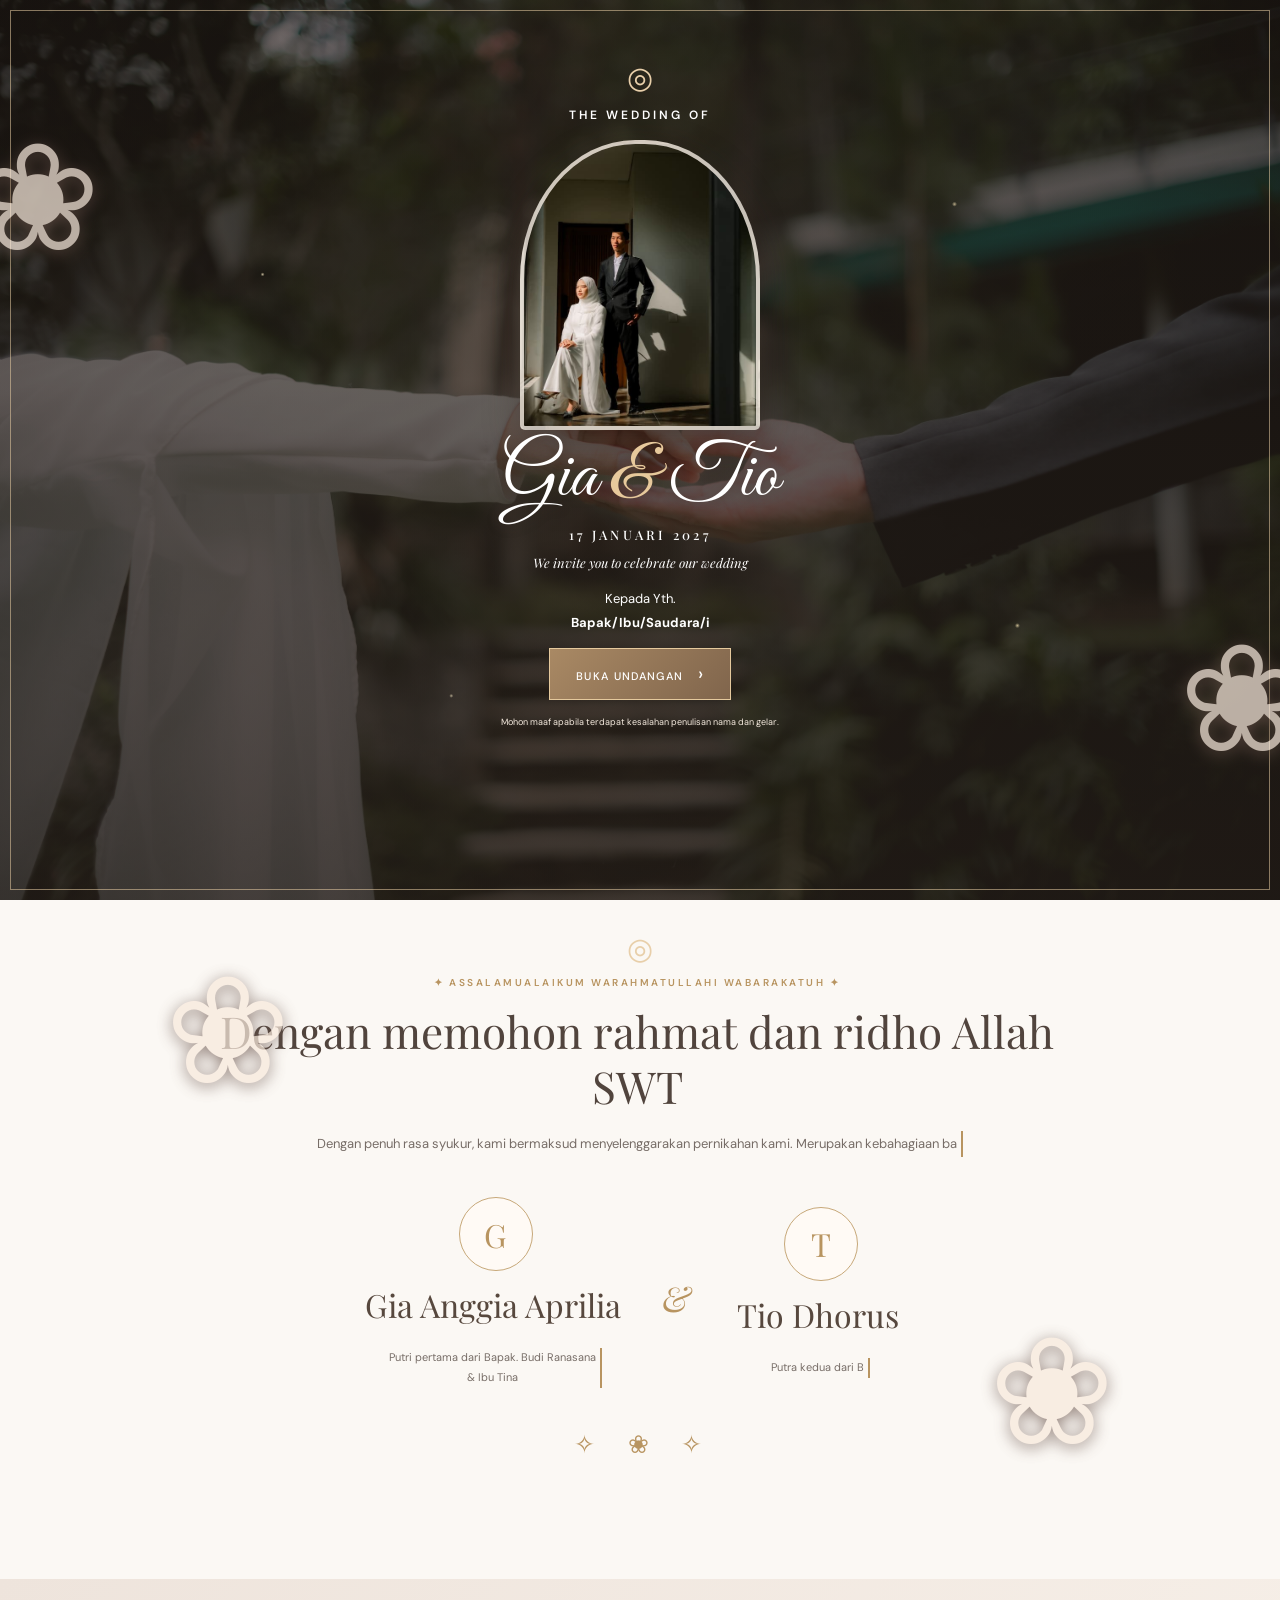
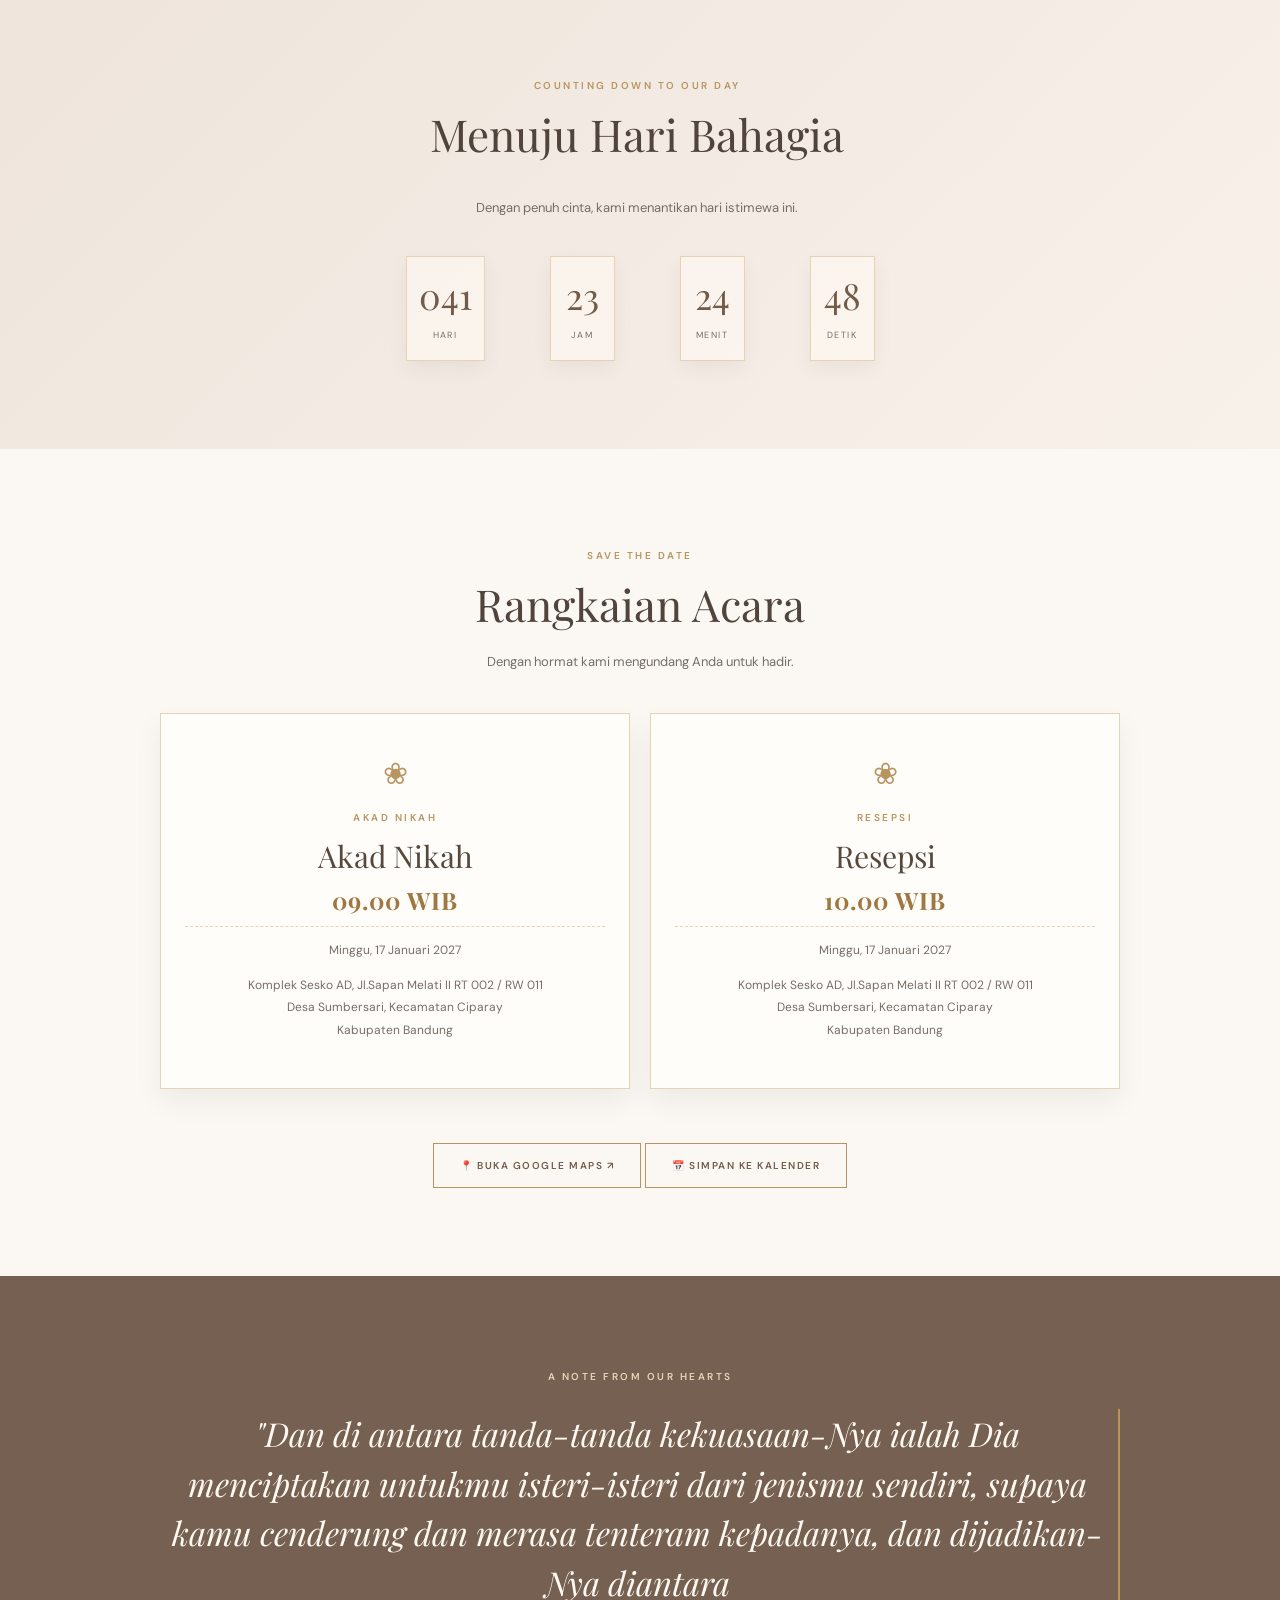
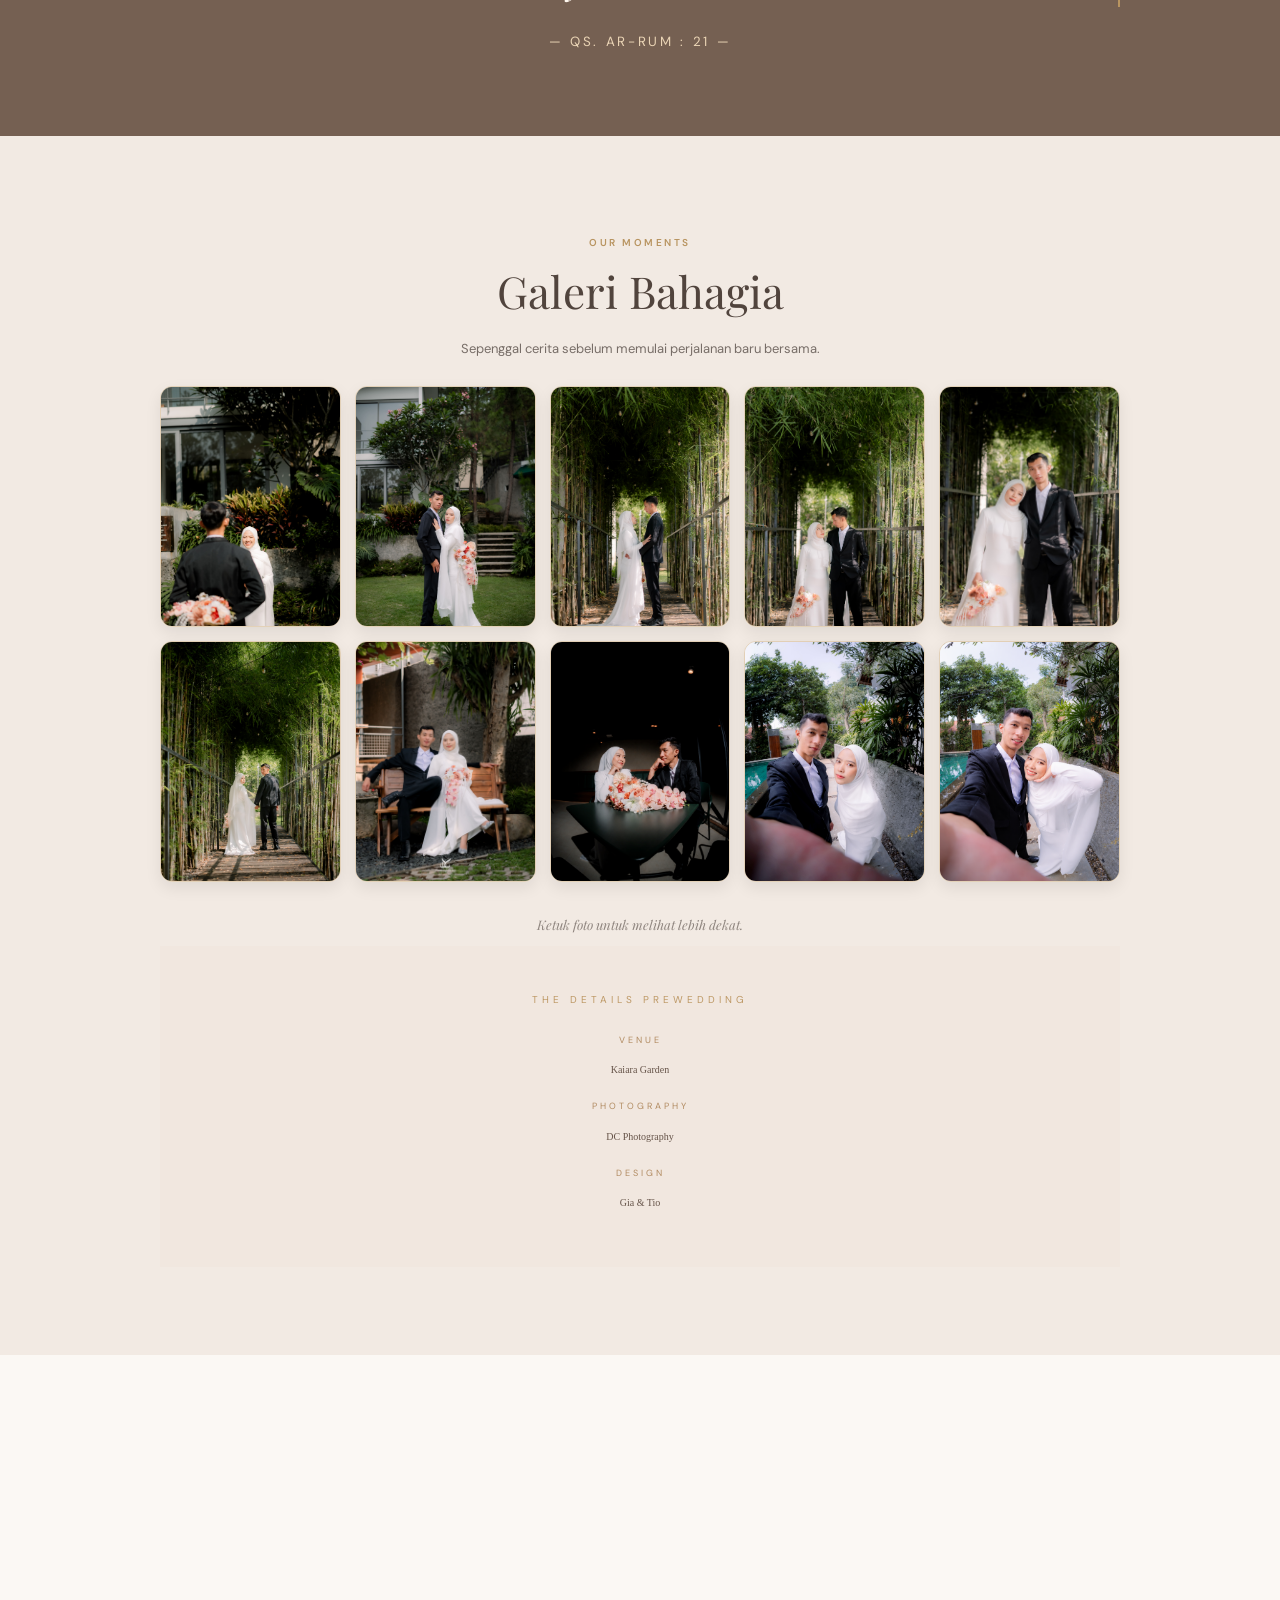
==== commit 31187aa4: "Remove favicon link from index.html Removed the favicon link from the HTML head." ====
--- a/index.html
+++ b/index.html
@@ -5,7 +5,6 @@
   <meta name="viewport" content="width=device-width, initial-scale=1.0">
   <meta name="theme-color" content="#b9aaa0">
   <title>The Wedding of Gia & Tio</title>
-  <link rel="icon" href="data:image/svg+xml,<svg xmlns='http://w3.org' viewBox='0 0 100 100'><text y='.9em' font-size='90'>💍</text></svg>">
   <meta property="og:type" content="website">
   <meta property="og:site_name" content="The Wedding of Gia & Tio">
   <meta property="og:title" content="The Wedding of Gia & Tio">
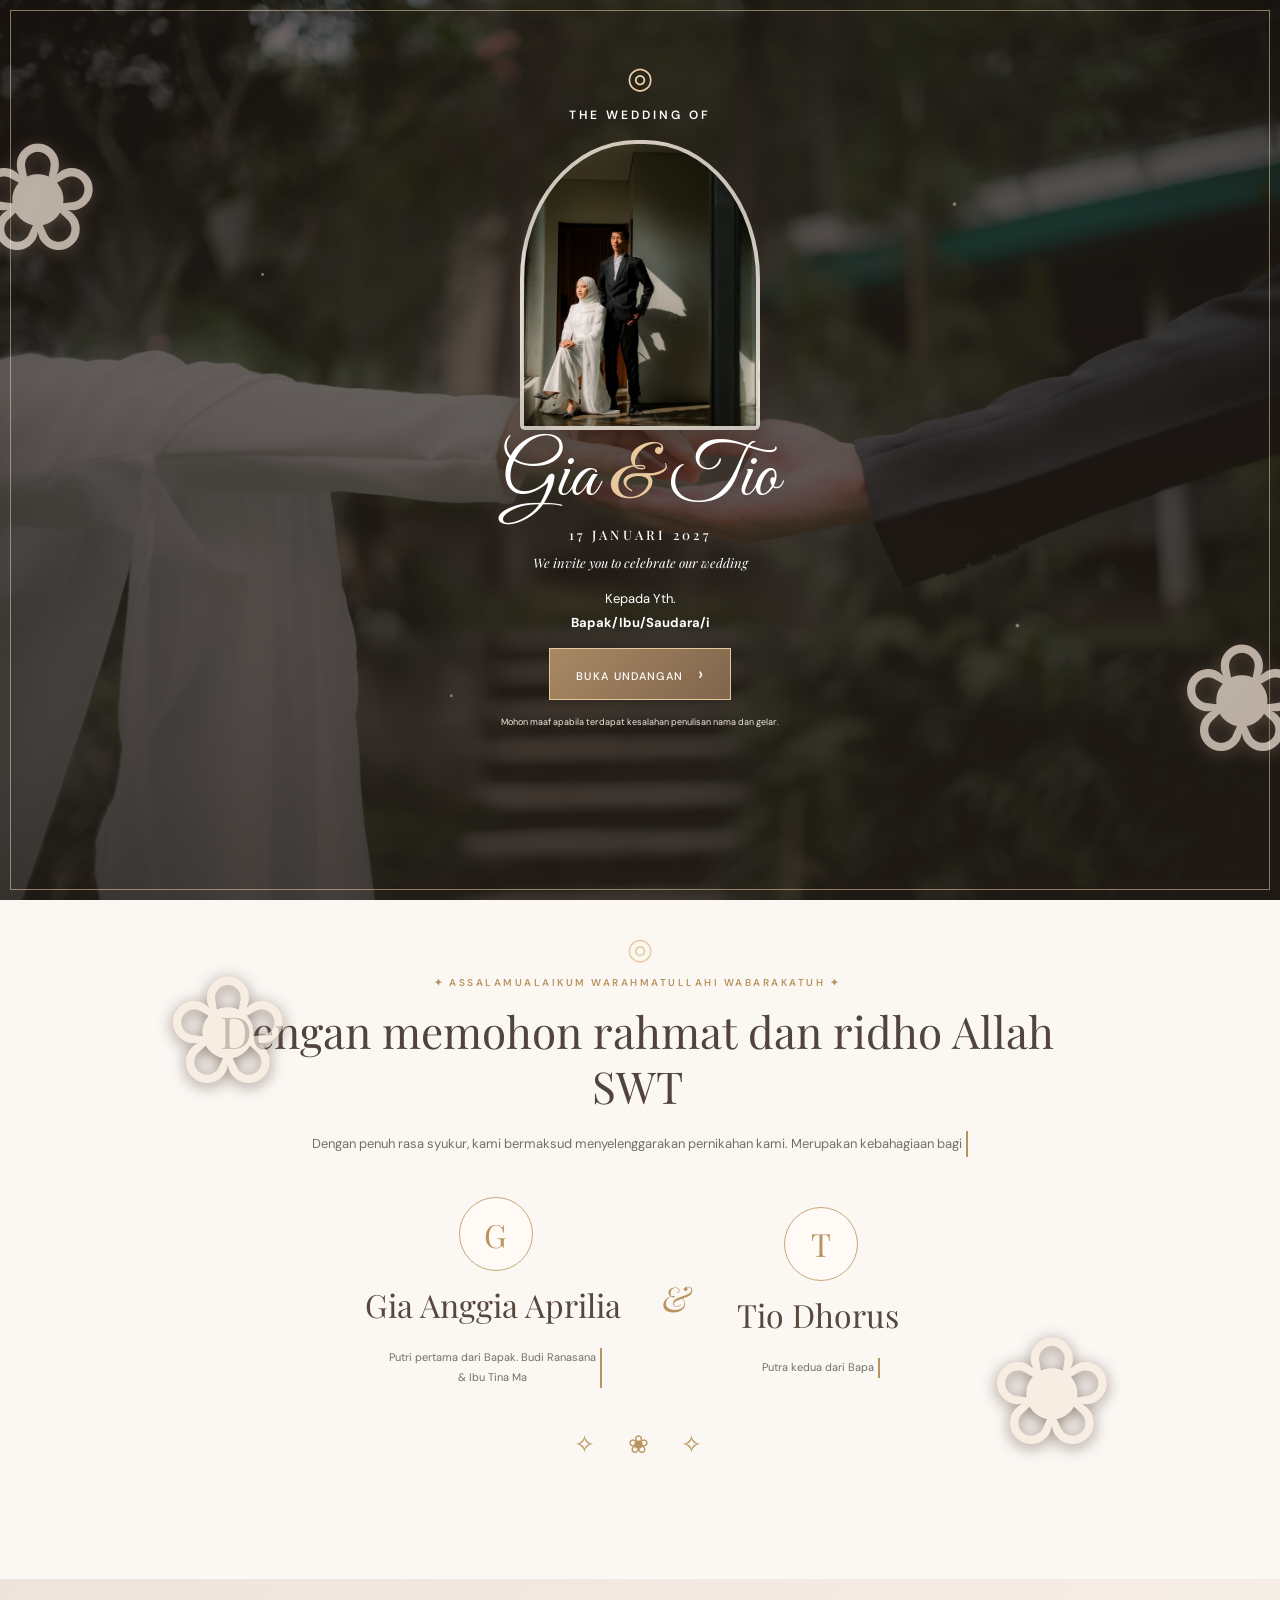
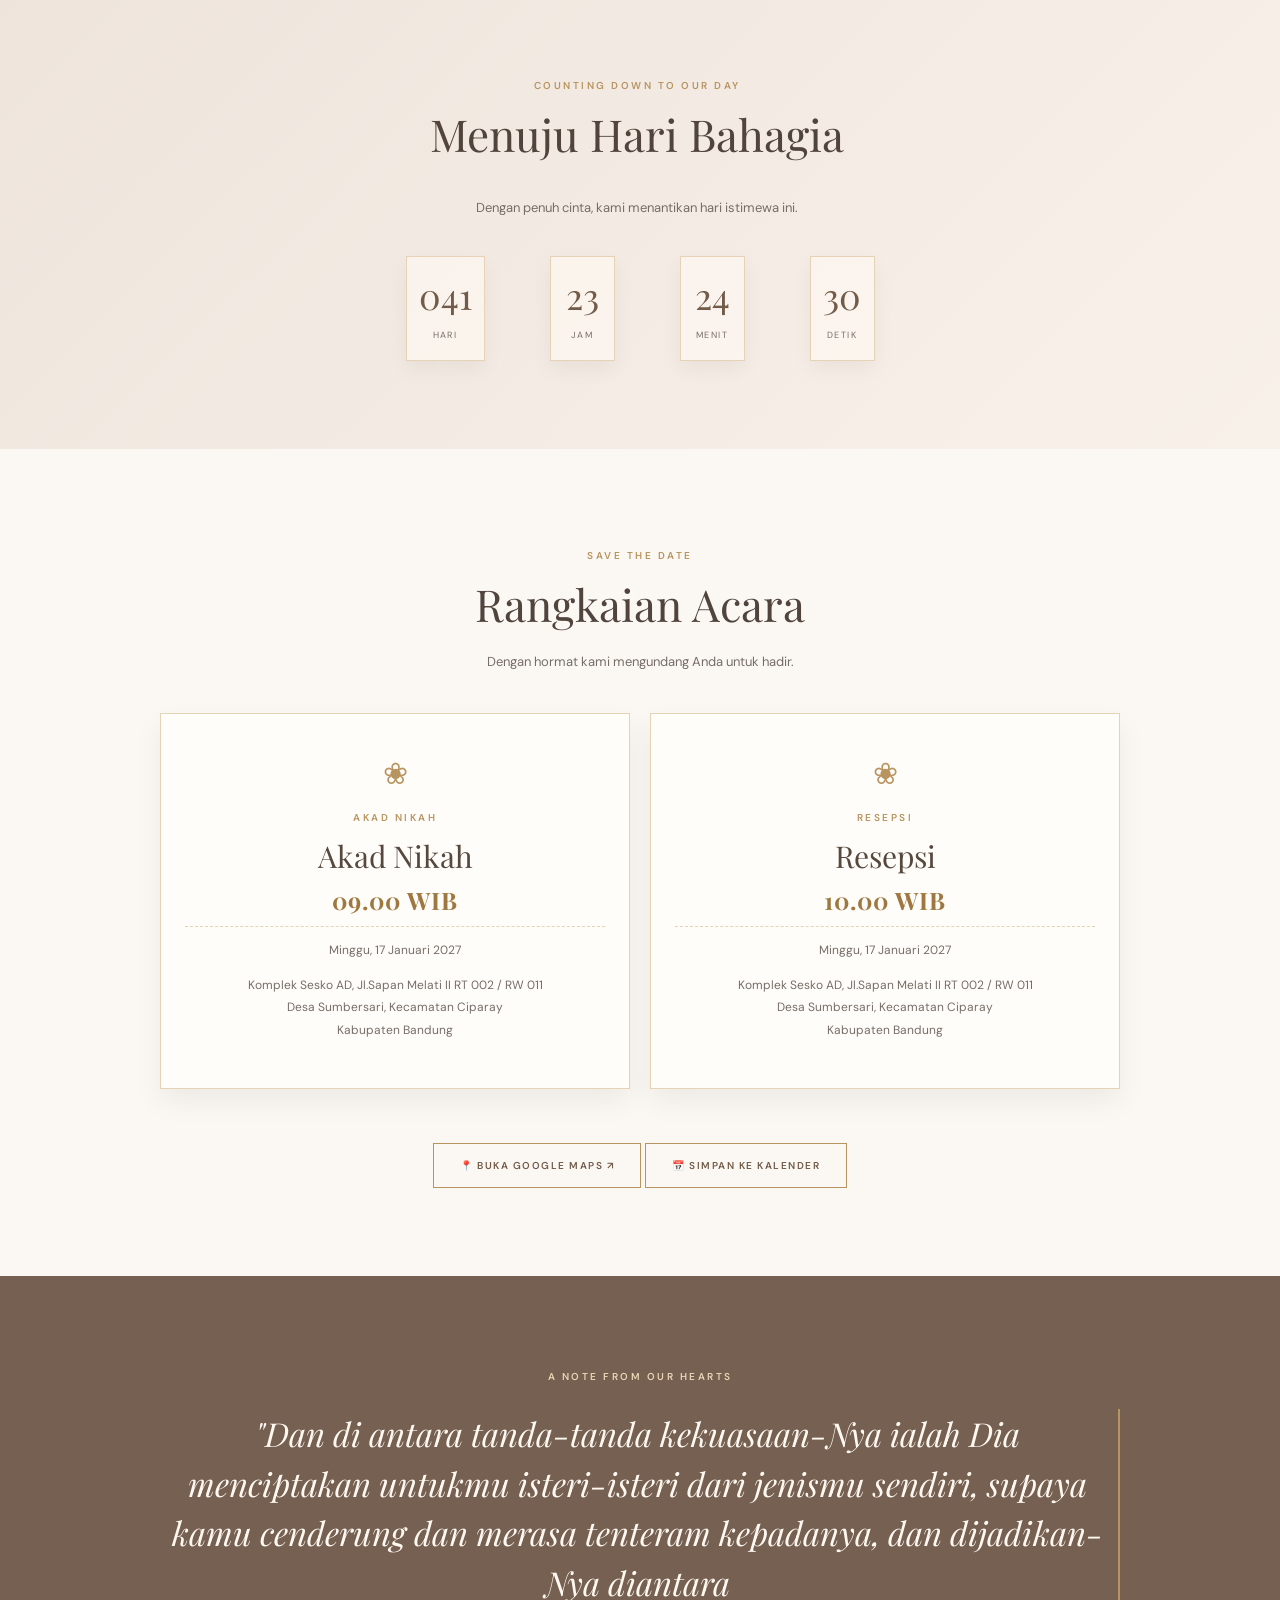
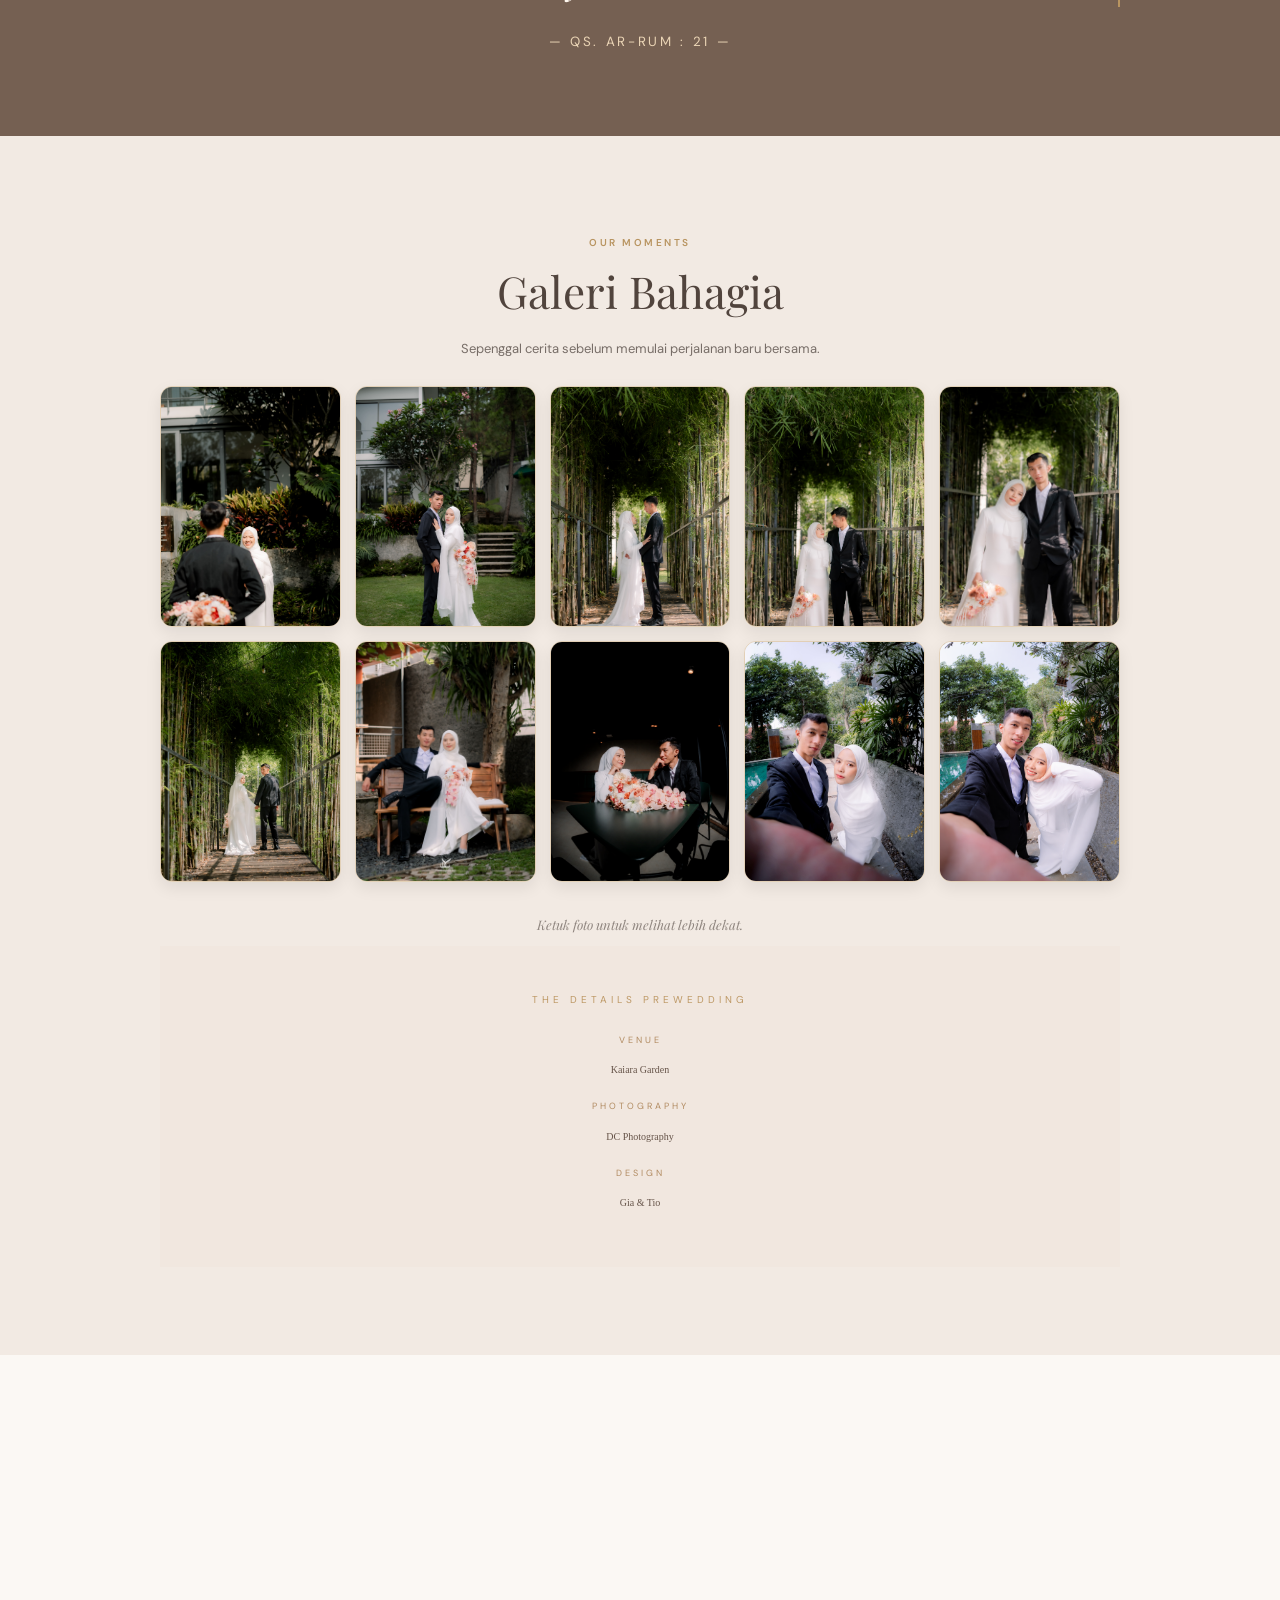
==== commit 8318462f: "Add favicon and shortcut icon to index.html" ====
--- a/index.html
+++ b/index.html
@@ -5,6 +5,8 @@
   <meta name="viewport" content="width=device-width, initial-scale=1.0">
   <meta name="theme-color" content="#b9aaa0">
   <title>The Wedding of Gia & Tio</title>
+  <link rel="icon" type="image/svg+xml" href="data:image/svg+xml,%3Csvg xmlns='http://w3.org' viewBox='0 0 64 64'%3E%3Crect width='64' height='64' rx='16' fill='%238c6d3f'/%3E%3Ctext x='50%25' y='55%25' text-anchor='middle' dominant-baseline='middle' font-family='Georgia,serif' font-weight='bold' font-size='26' fill='%23ffffff'%3EG%26T%3C/text%3E%3C/svg%3E">
+  <link rel="shortcut icon" type="image/svg+xml" href="data:image/svg+xml,%3Csvg xmlns='http://w3.org' viewBox='0 0 64 64'%3E%3Crect width='64' height='64' rx='16' fill='%238c6d3f'/%3E%3Ctext x='50%25' y='55%25' text-anchor='middle' dominant-baseline='middle' font-family='Georgia,serif' font-weight='bold' font-size='26' fill='%23ffffff'%3EG%26T%3C/text%3E%3C/svg%3E">
   <meta property="og:type" content="website">
   <meta property="og:site_name" content="The Wedding of Gia & Tio">
   <meta property="og:title" content="The Wedding of Gia & Tio">
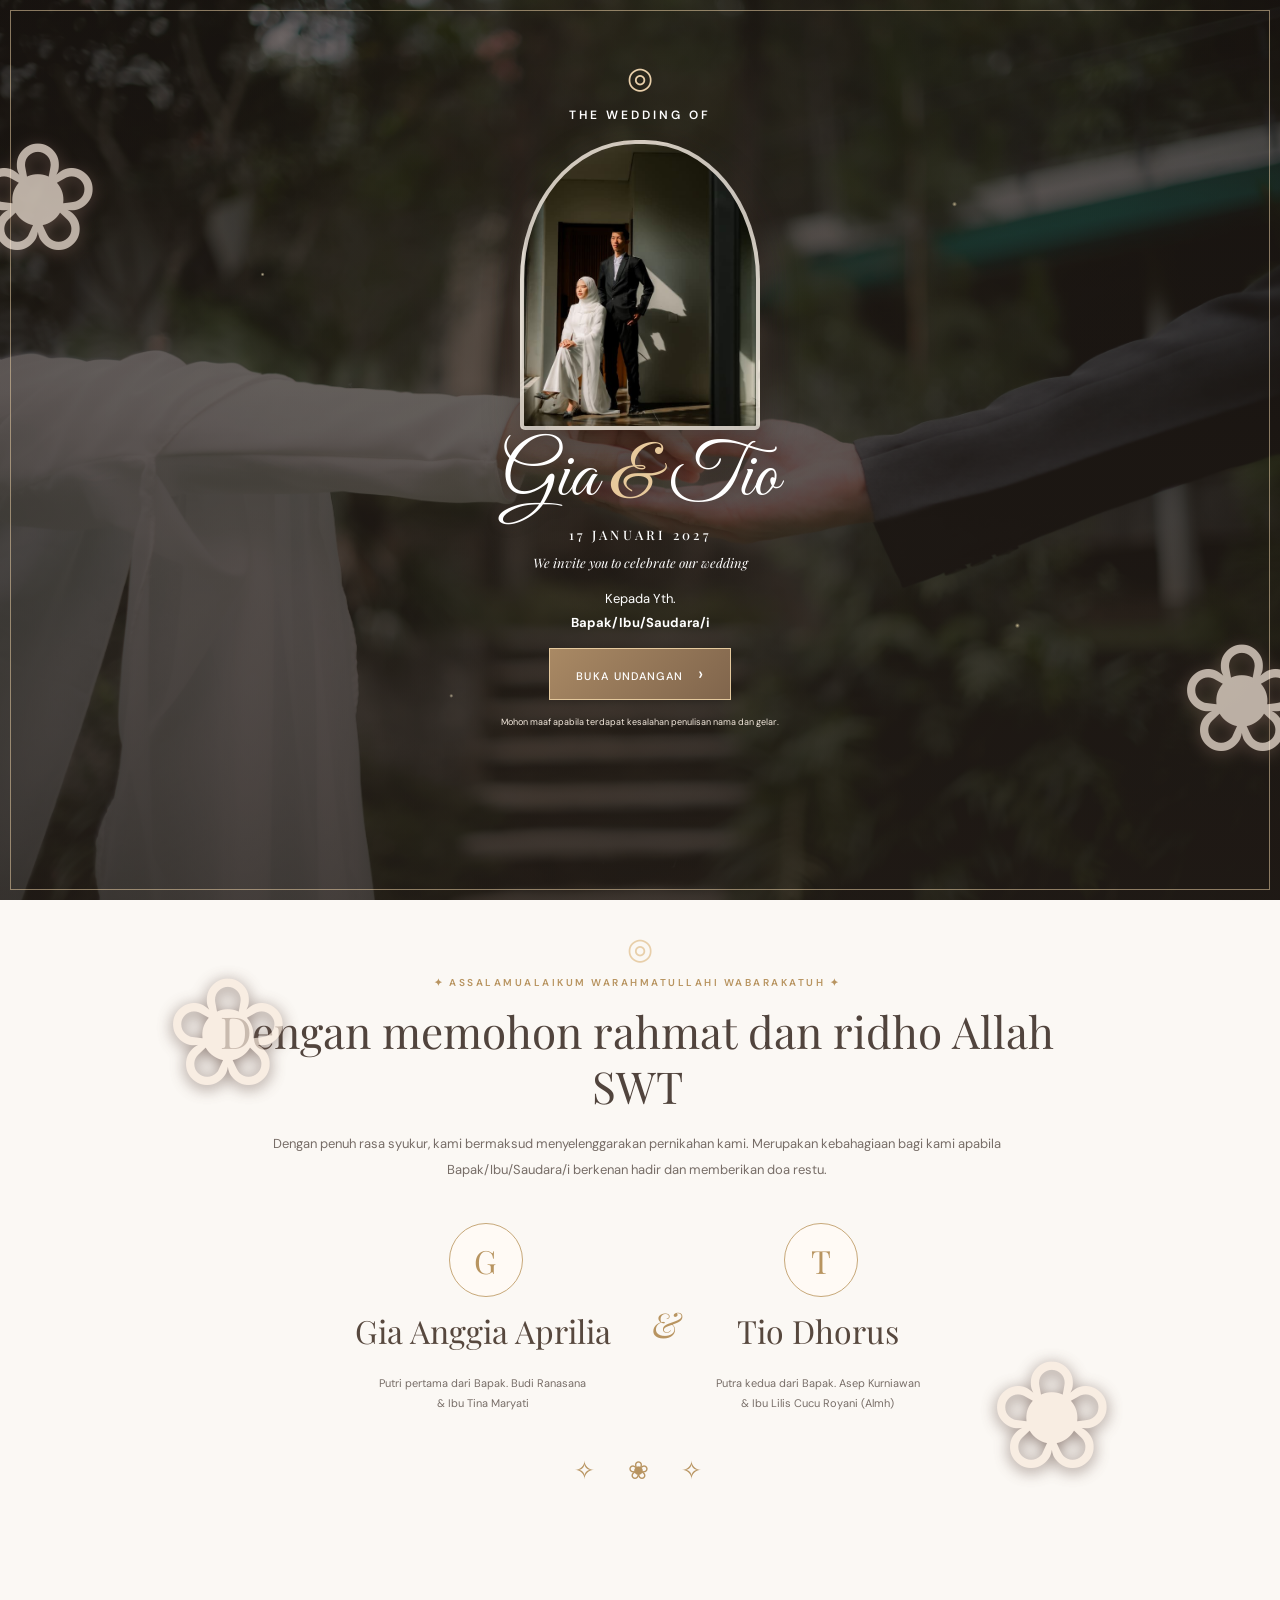
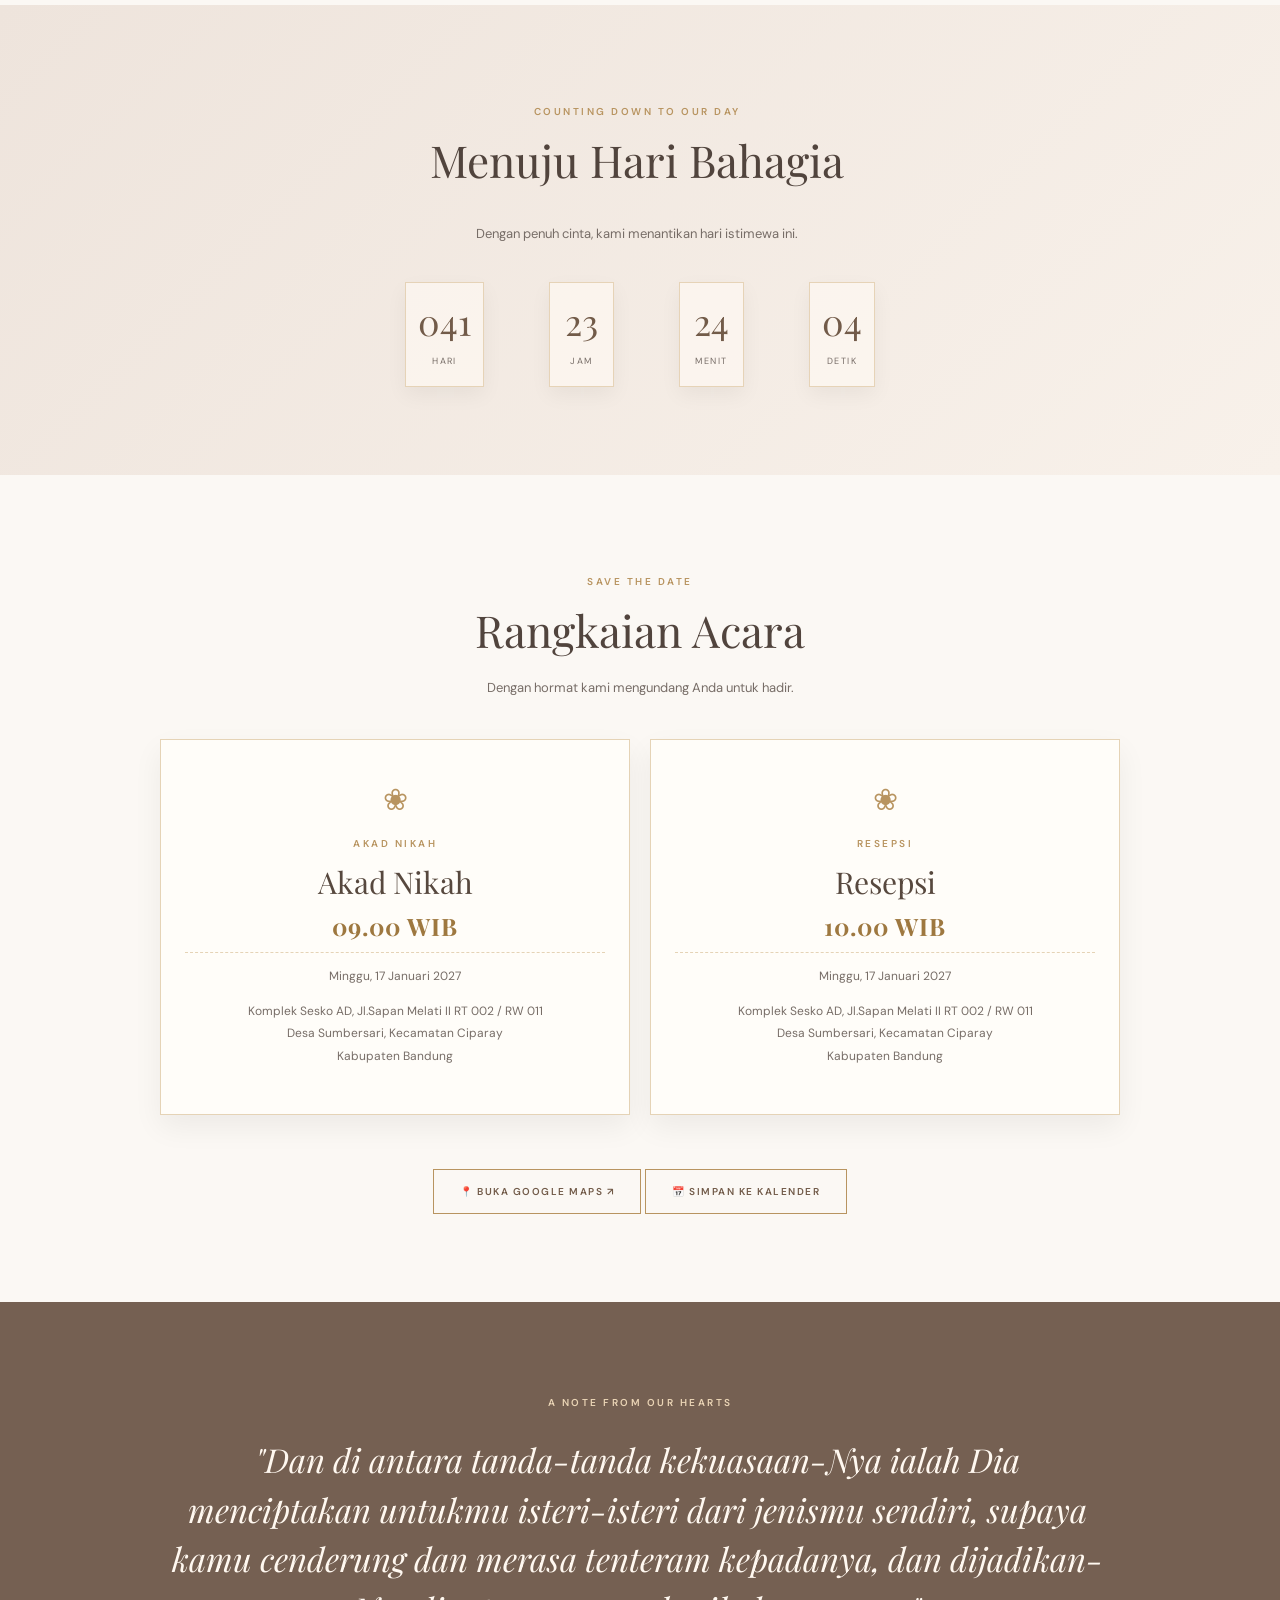
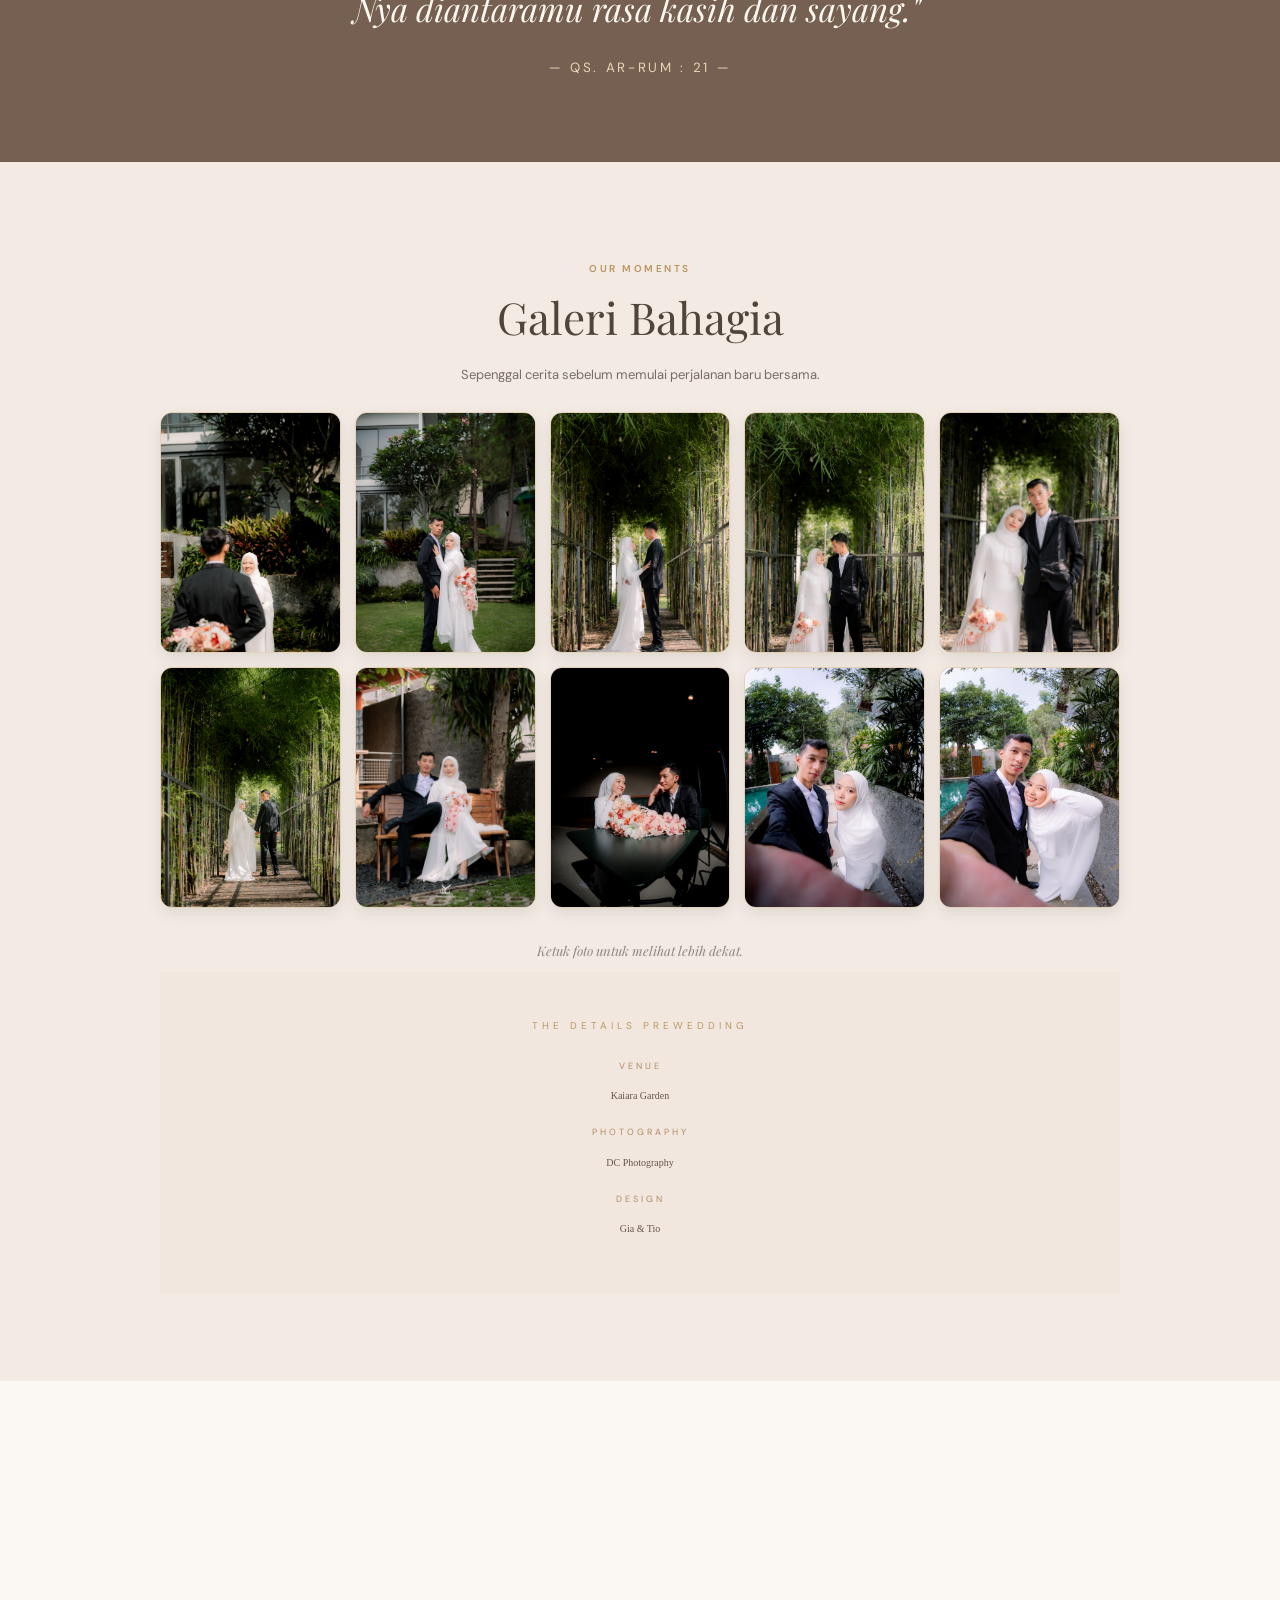
==== commit 171d0a3e: "Replace inline favicon with external favicon file" ====
--- a/index.html
+++ b/index.html
@@ -20,7 +20,8 @@
   <link rel="preconnect" href="https://fonts.gstatic.com" crossorigin>
   <link href="https://fonts.googleapis.com/css2?family=DM+Sans:wght@400;500;600&family=Great+Vibes&family=Playfair+Display:ital,wght@0,400;0,500;0,600;1,400&display=swap" rel="stylesheet">
   <link rel="stylesheet" href="style.css">
-  <link rel="icon" type="image/svg+xml" href="data:image/svg+xml,%3Csvg xmlns='http://w3.org' viewBox='0 0 64 64'%3E%3Ccircle cx='32' cy='32' r='30' fill='%23faf6ef' stroke='%23c5a065' stroke-width='3'/%3E%3Ctext x='50%25' y='54%25' text-anchor='middle' dominant-baseline='middle' font-family='Georgia, serif' font-weight='bold' font-size='22' fill='%238c6d3f'%3EG%26T%3C/text%3E%3C/svg%3E">
+  <link rel="icon" type="image/svg+xml" href="favicon.svg">
+
 </head>
 <body>
   <div class="opening" id="opening">
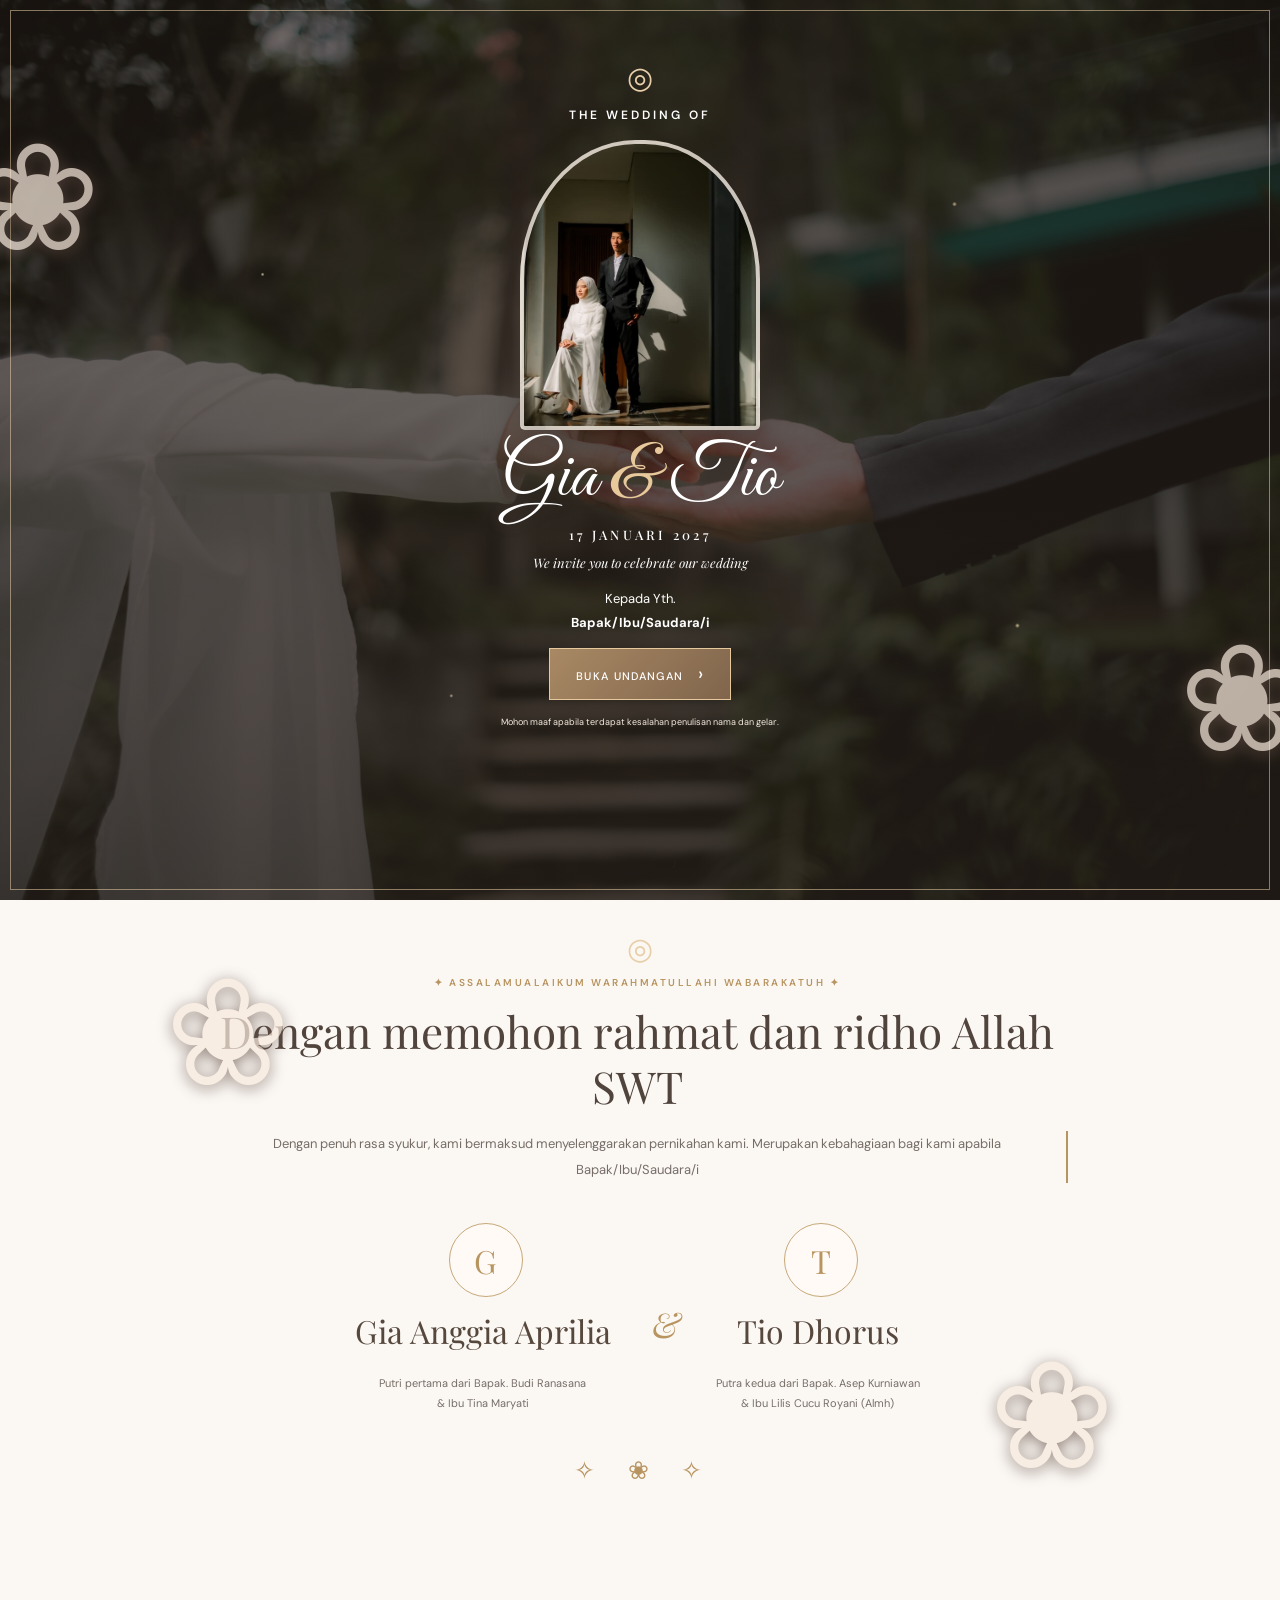
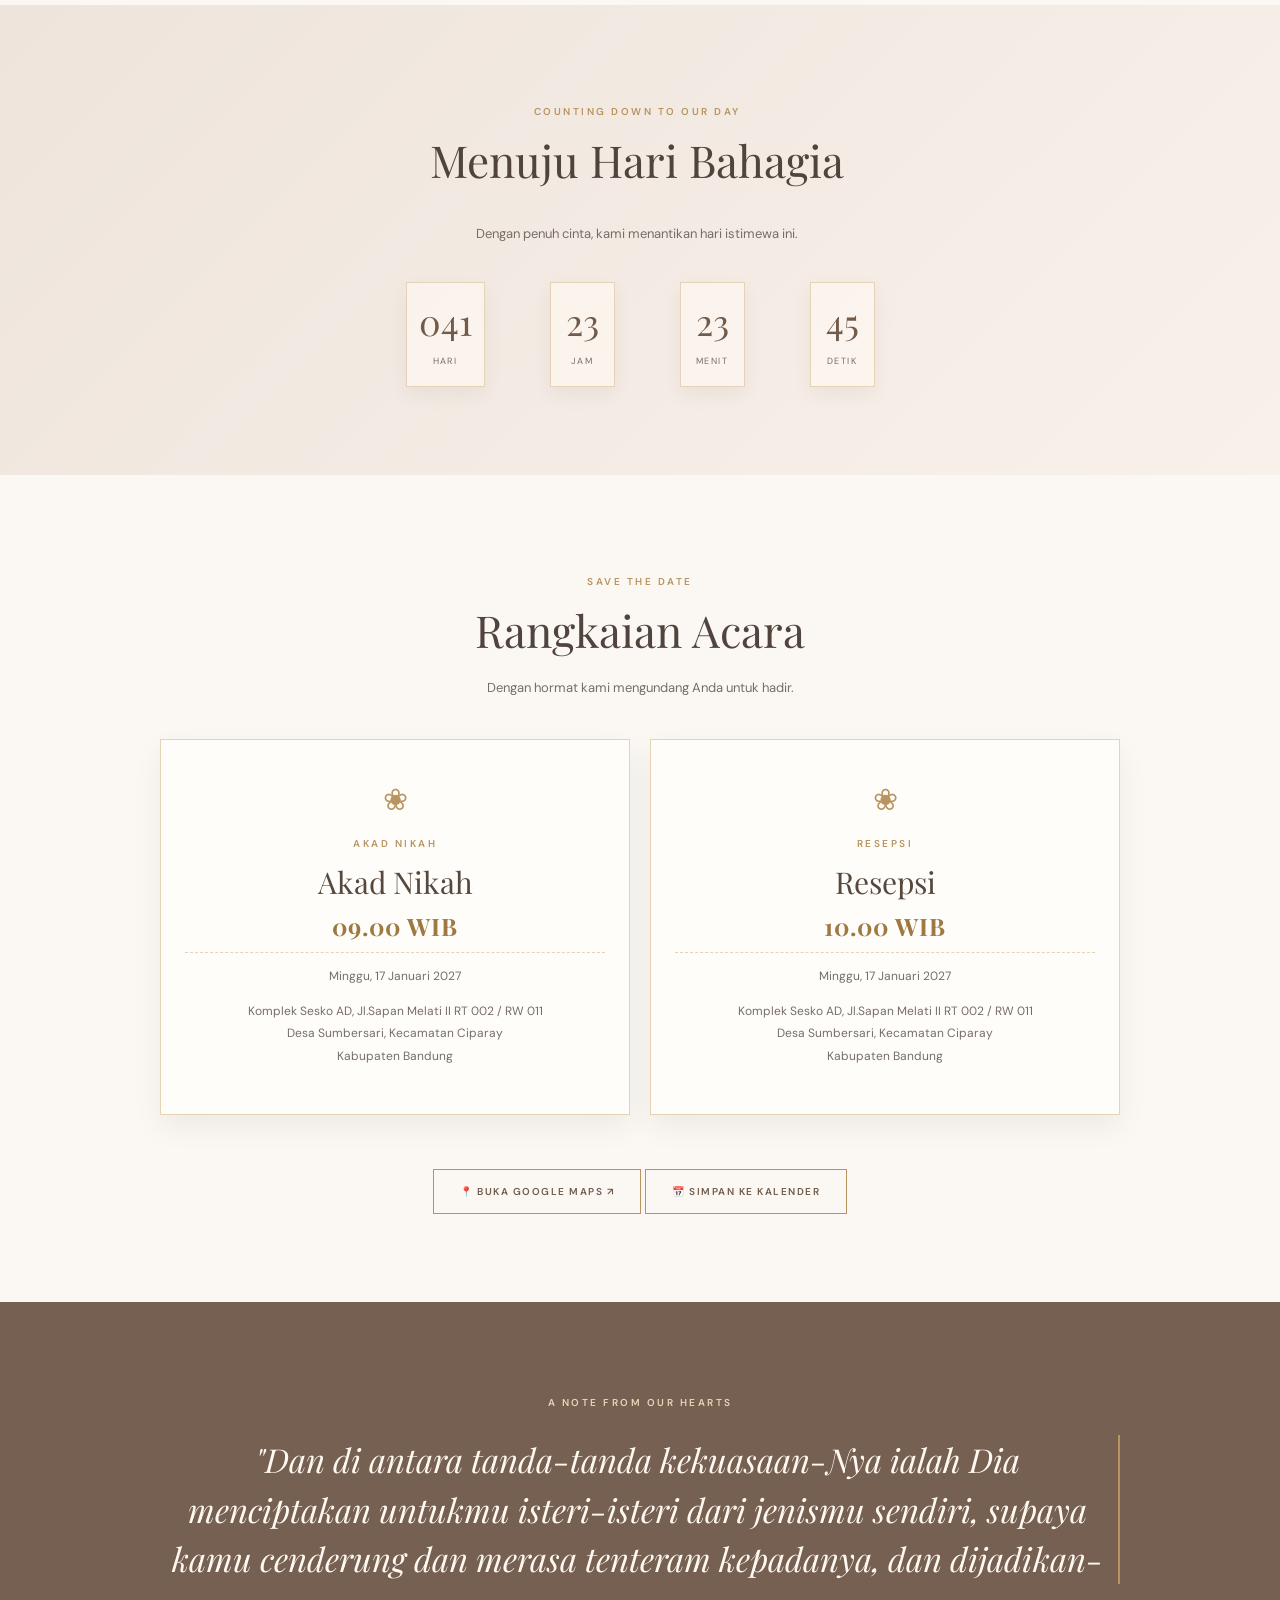
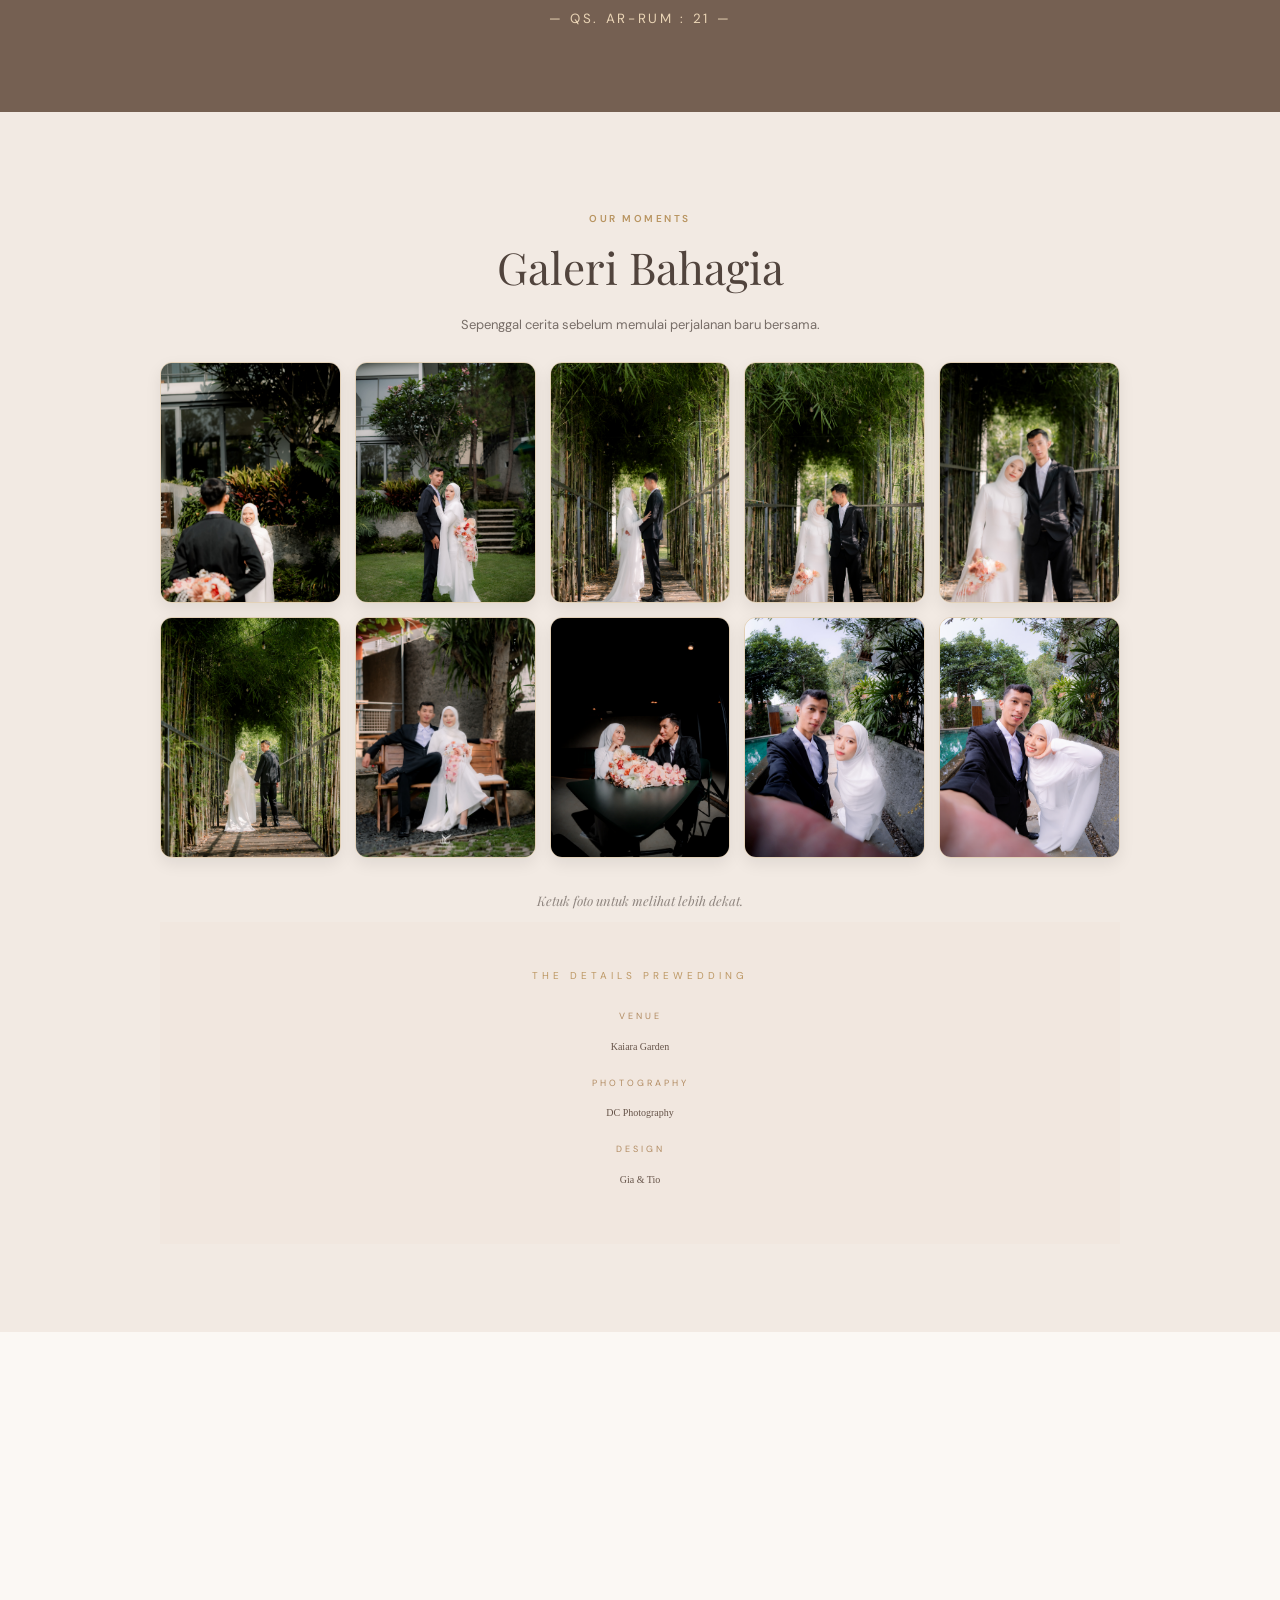
==== commit cd05864c: "Update favicon link with version query parameter" ====
--- a/index.html
+++ b/index.html
@@ -20,7 +20,7 @@
   <link rel="preconnect" href="https://fonts.gstatic.com" crossorigin>
   <link href="https://fonts.googleapis.com/css2?family=DM+Sans:wght@400;500;600&family=Great+Vibes&family=Playfair+Display:ital,wght@0,400;0,500;0,600;1,400&display=swap" rel="stylesheet">
   <link rel="stylesheet" href="style.css">
-  <link rel="icon" type="image/svg+xml" href="favicon.svg">
+  <link rel="icon" type="image/svg+xml" href="favicon.svg?v=2">
 
 </head>
 <body>
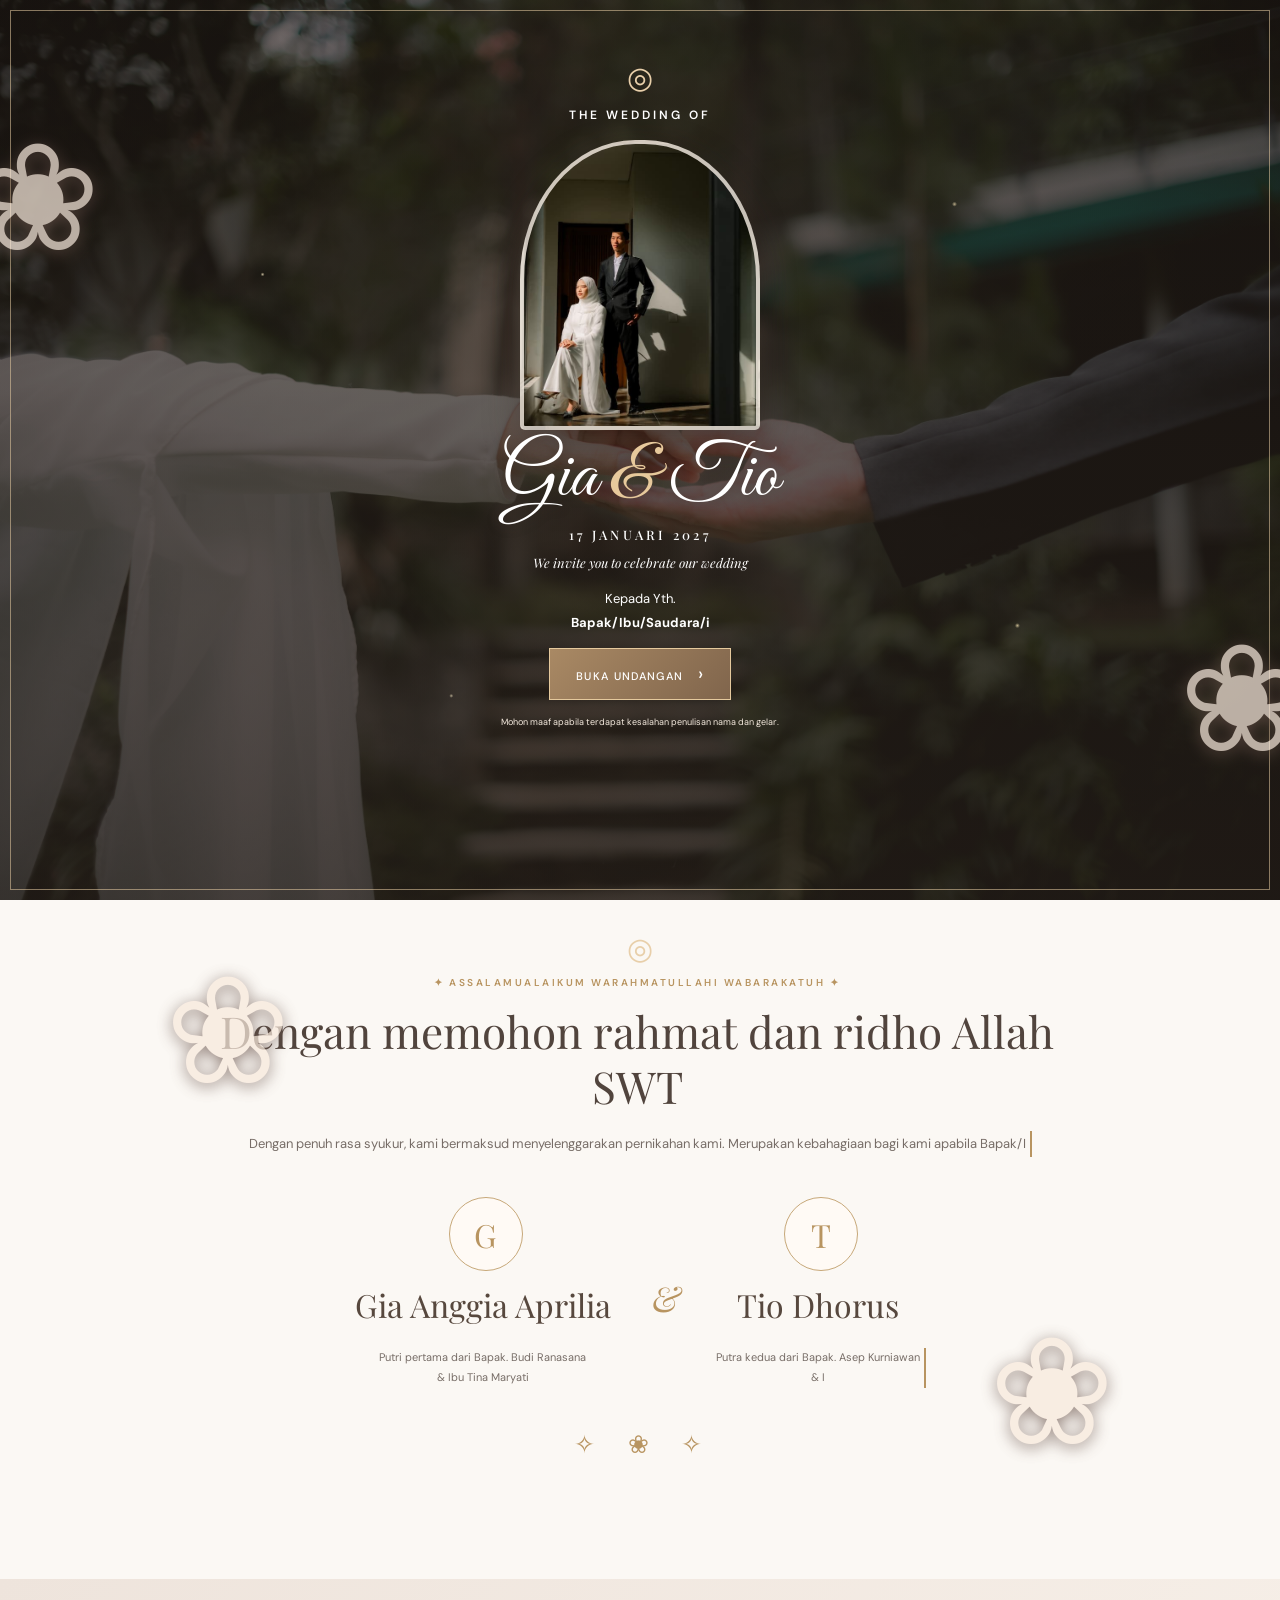
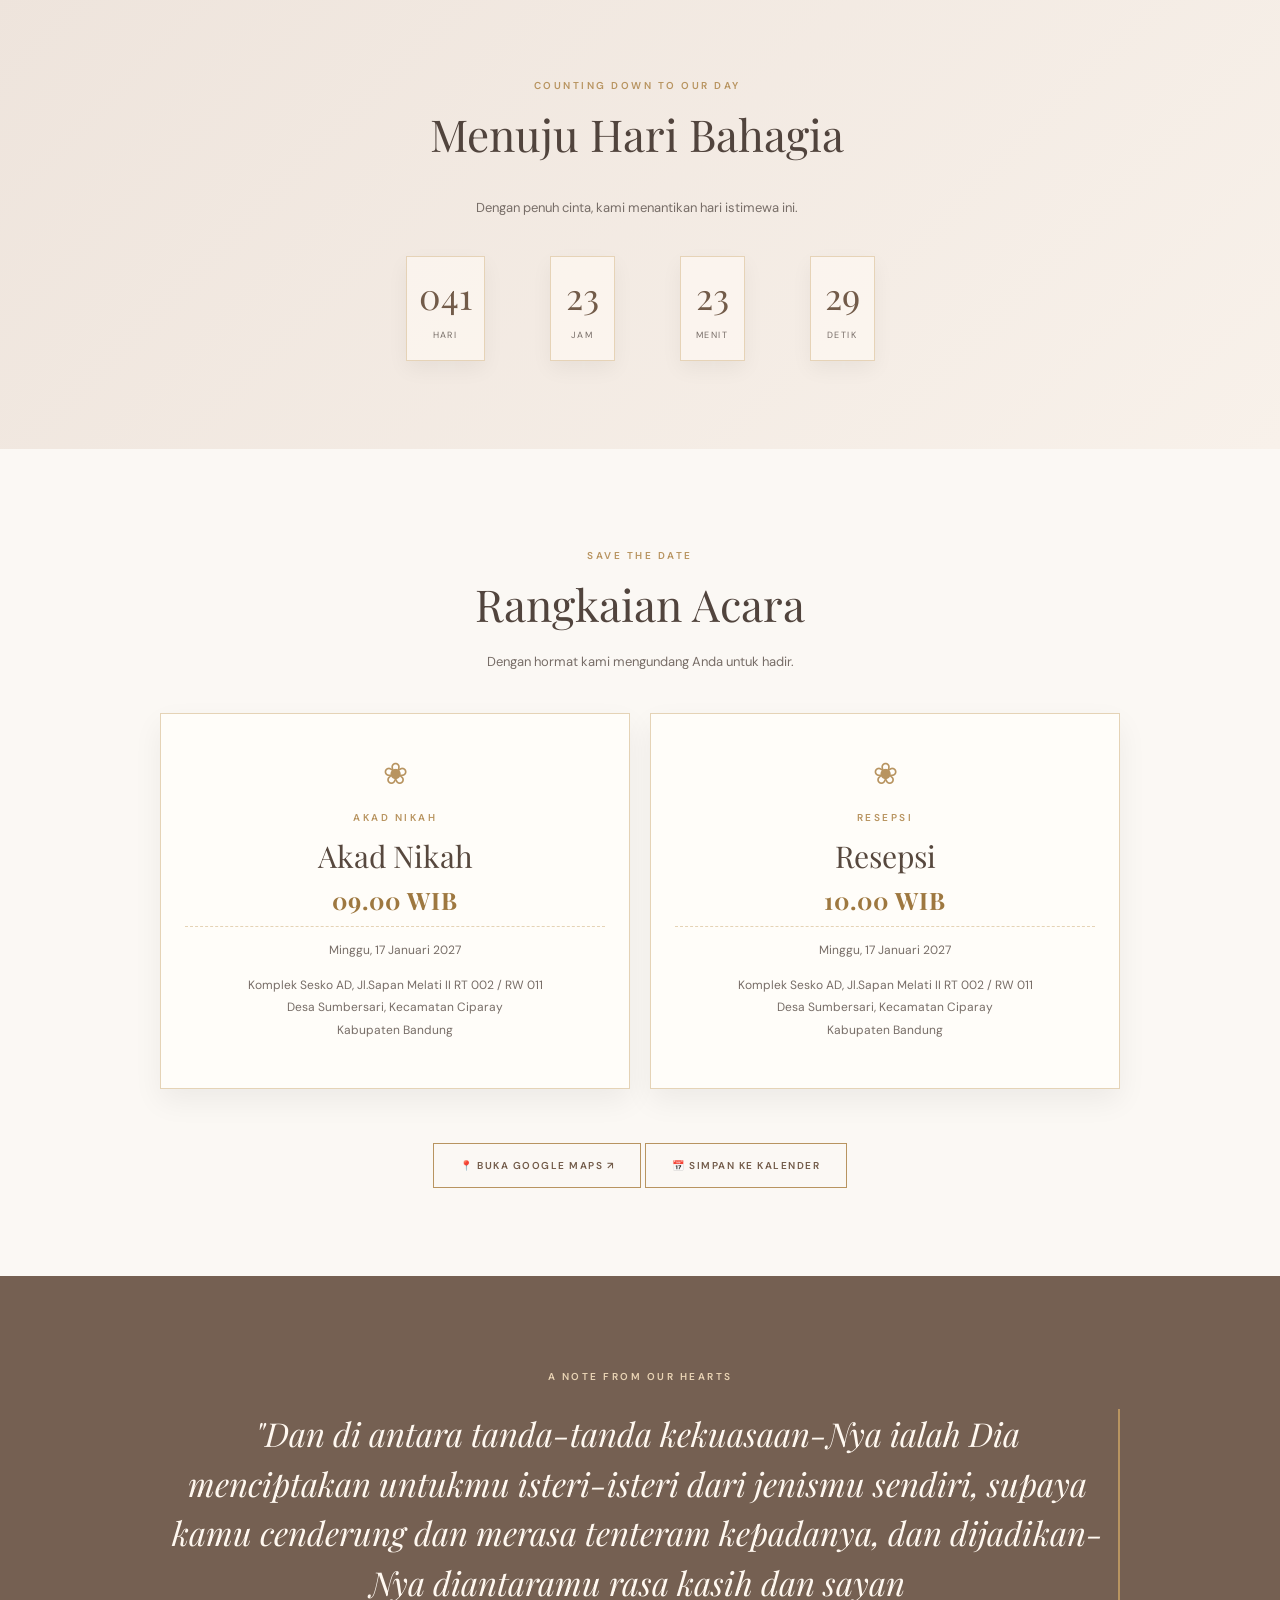
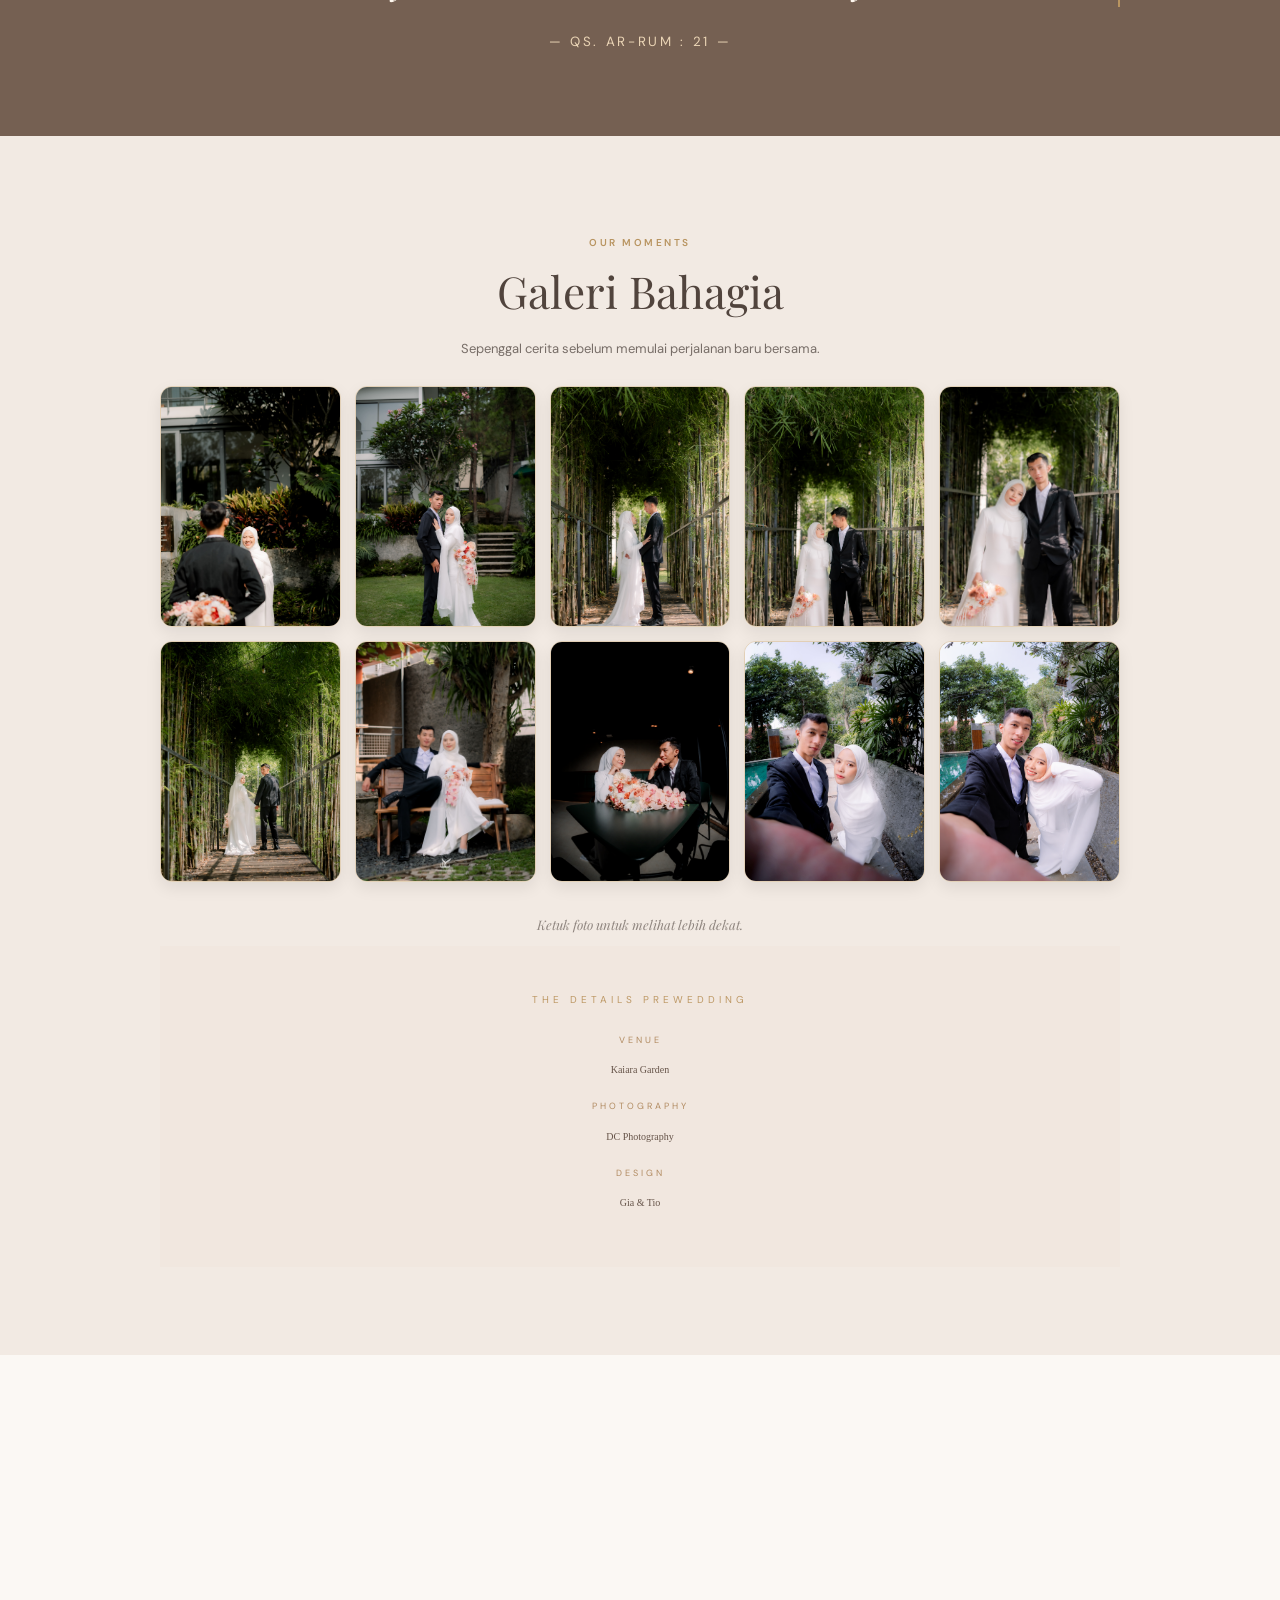
==== commit 3880d239: "Change favicon link to use PNG data URI" ====
--- a/index.html
+++ b/index.html
@@ -20,7 +20,7 @@
   <link rel="preconnect" href="https://fonts.gstatic.com" crossorigin>
   <link href="https://fonts.googleapis.com/css2?family=DM+Sans:wght@400;500;600&family=Great+Vibes&family=Playfair+Display:ital,wght@0,400;0,500;0,600;1,400&display=swap" rel="stylesheet">
   <link rel="stylesheet" href="style.css">
-  <link rel="icon" type="image/svg+xml" href="favicon.svg?v=2">
+  <link rel="icon" type="image/png" href="[data-uri]">
 
 </head>
 <body>
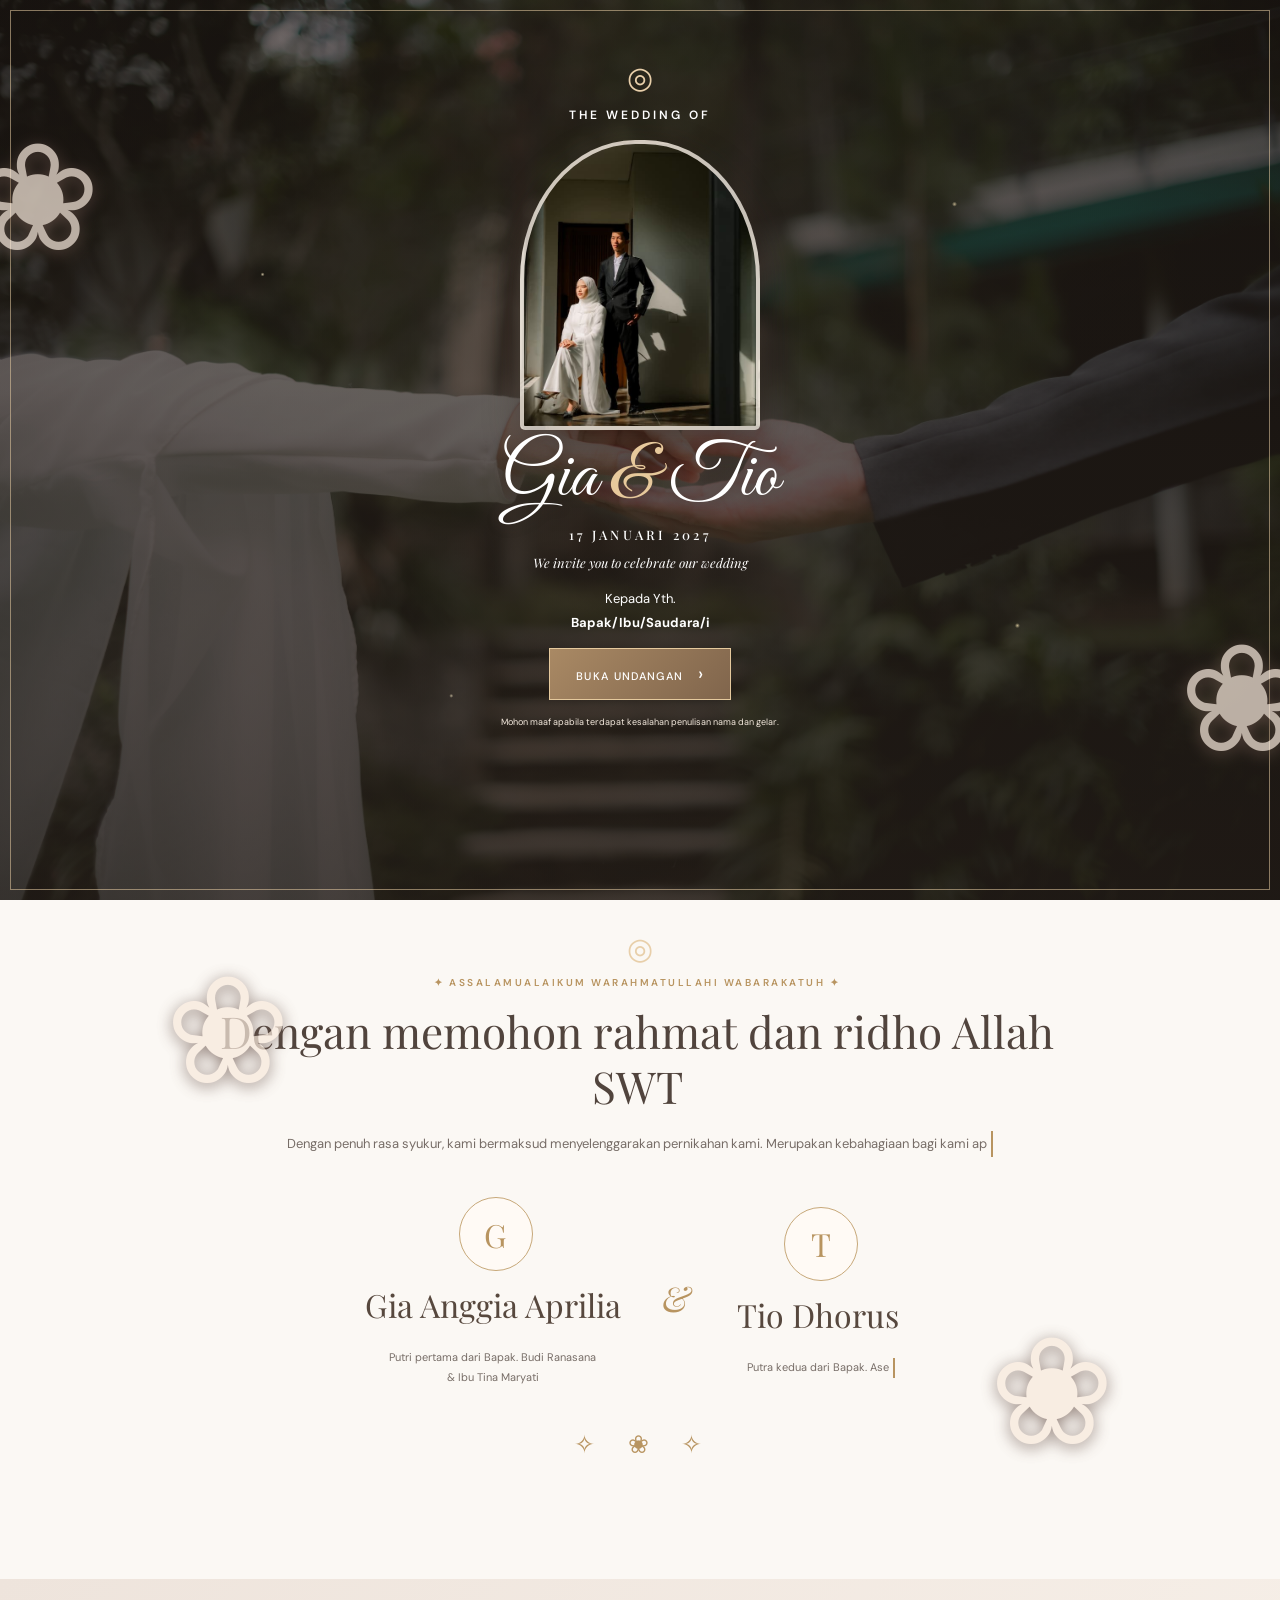
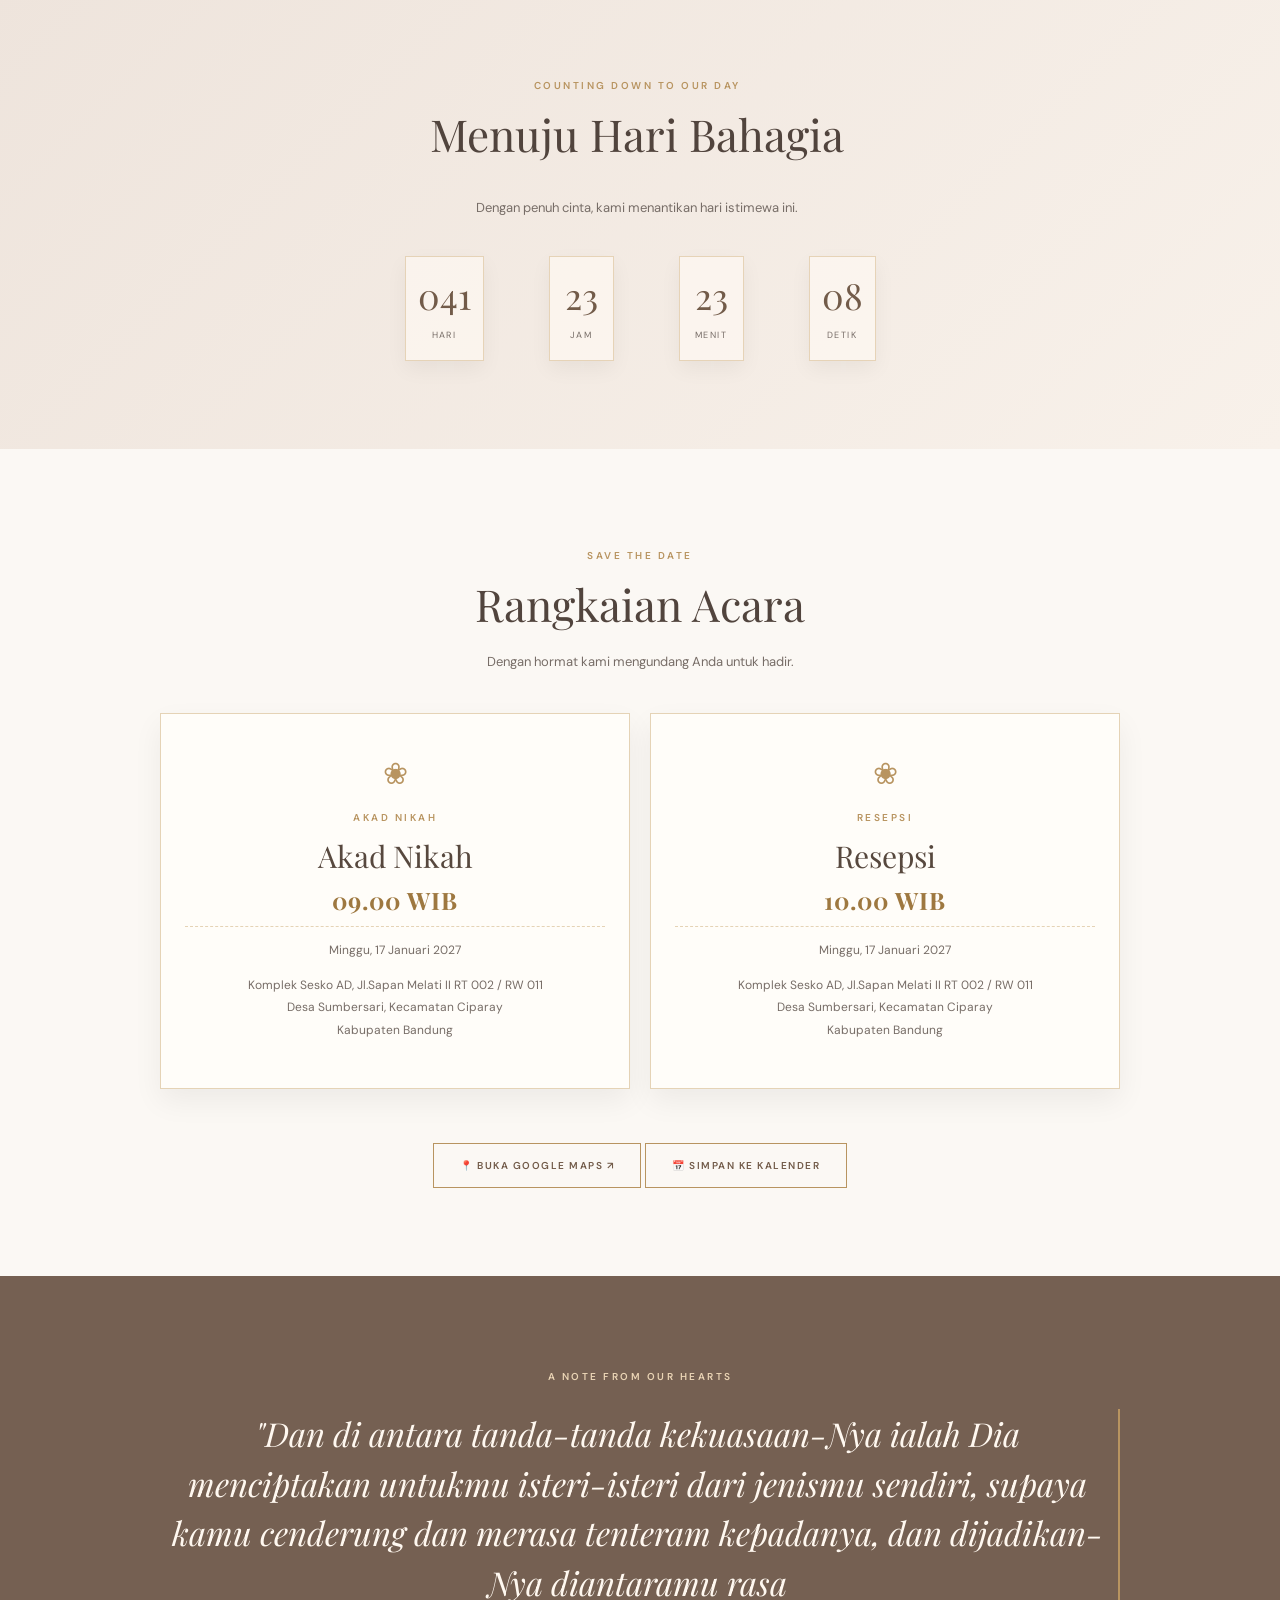
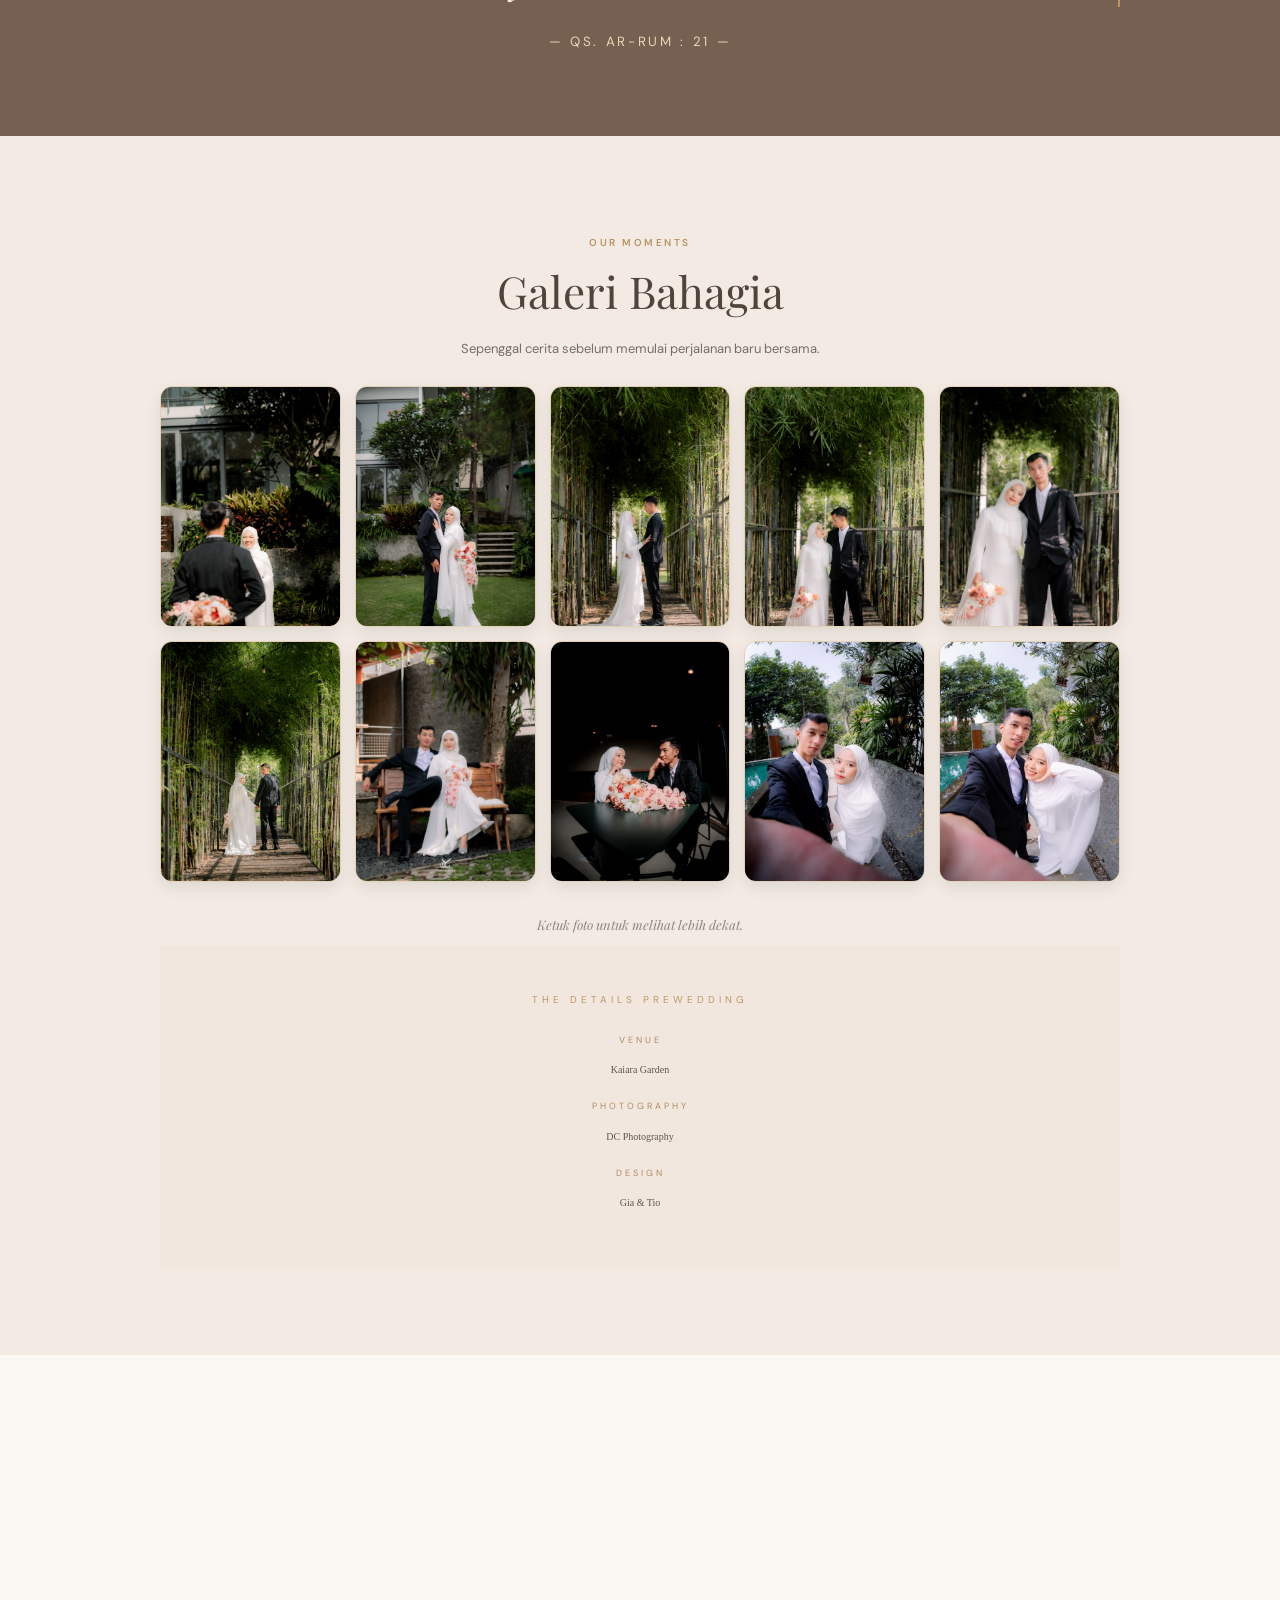
==== commit a4f423e9: "Update favicon links in index.html" ====
--- a/index.html
+++ b/index.html
@@ -5,8 +5,7 @@
   <meta name="viewport" content="width=device-width, initial-scale=1.0">
   <meta name="theme-color" content="#b9aaa0">
   <title>The Wedding of Gia & Tio</title>
-  <link rel="icon" type="image/svg+xml" href="data:image/svg+xml,%3Csvg xmlns='http://w3.org' viewBox='0 0 64 64'%3E%3Crect width='64' height='64' rx='16' fill='%238c6d3f'/%3E%3Ctext x='50%25' y='55%25' text-anchor='middle' dominant-baseline='middle' font-family='Georgia,serif' font-weight='bold' font-size='26' fill='%23ffffff'%3EG%26T%3C/text%3E%3C/svg%3E">
-  <link rel="shortcut icon" type="image/svg+xml" href="data:image/svg+xml,%3Csvg xmlns='http://w3.org' viewBox='0 0 64 64'%3E%3Crect width='64' height='64' rx='16' fill='%238c6d3f'/%3E%3Ctext x='50%25' y='55%25' text-anchor='middle' dominant-baseline='middle' font-family='Georgia,serif' font-weight='bold' font-size='26' fill='%23ffffff'%3EG%26T%3C/text%3E%3C/svg%3E">
+  <link rel="icon" type="image/svg+xml" href="favicon.svg?v=2">
   <meta property="og:type" content="website">
   <meta property="og:site_name" content="The Wedding of Gia & Tio">
   <meta property="og:title" content="The Wedding of Gia & Tio">
@@ -20,8 +19,7 @@
   <link rel="preconnect" href="https://fonts.gstatic.com" crossorigin>
   <link href="https://fonts.googleapis.com/css2?family=DM+Sans:wght@400;500;600&family=Great+Vibes&family=Playfair+Display:ital,wght@0,400;0,500;0,600;1,400&display=swap" rel="stylesheet">
   <link rel="stylesheet" href="style.css">
-  <link rel="icon" type="image/png" href="[data-uri]">
-
+  
 </head>
 <body>
   <div class="opening" id="opening">
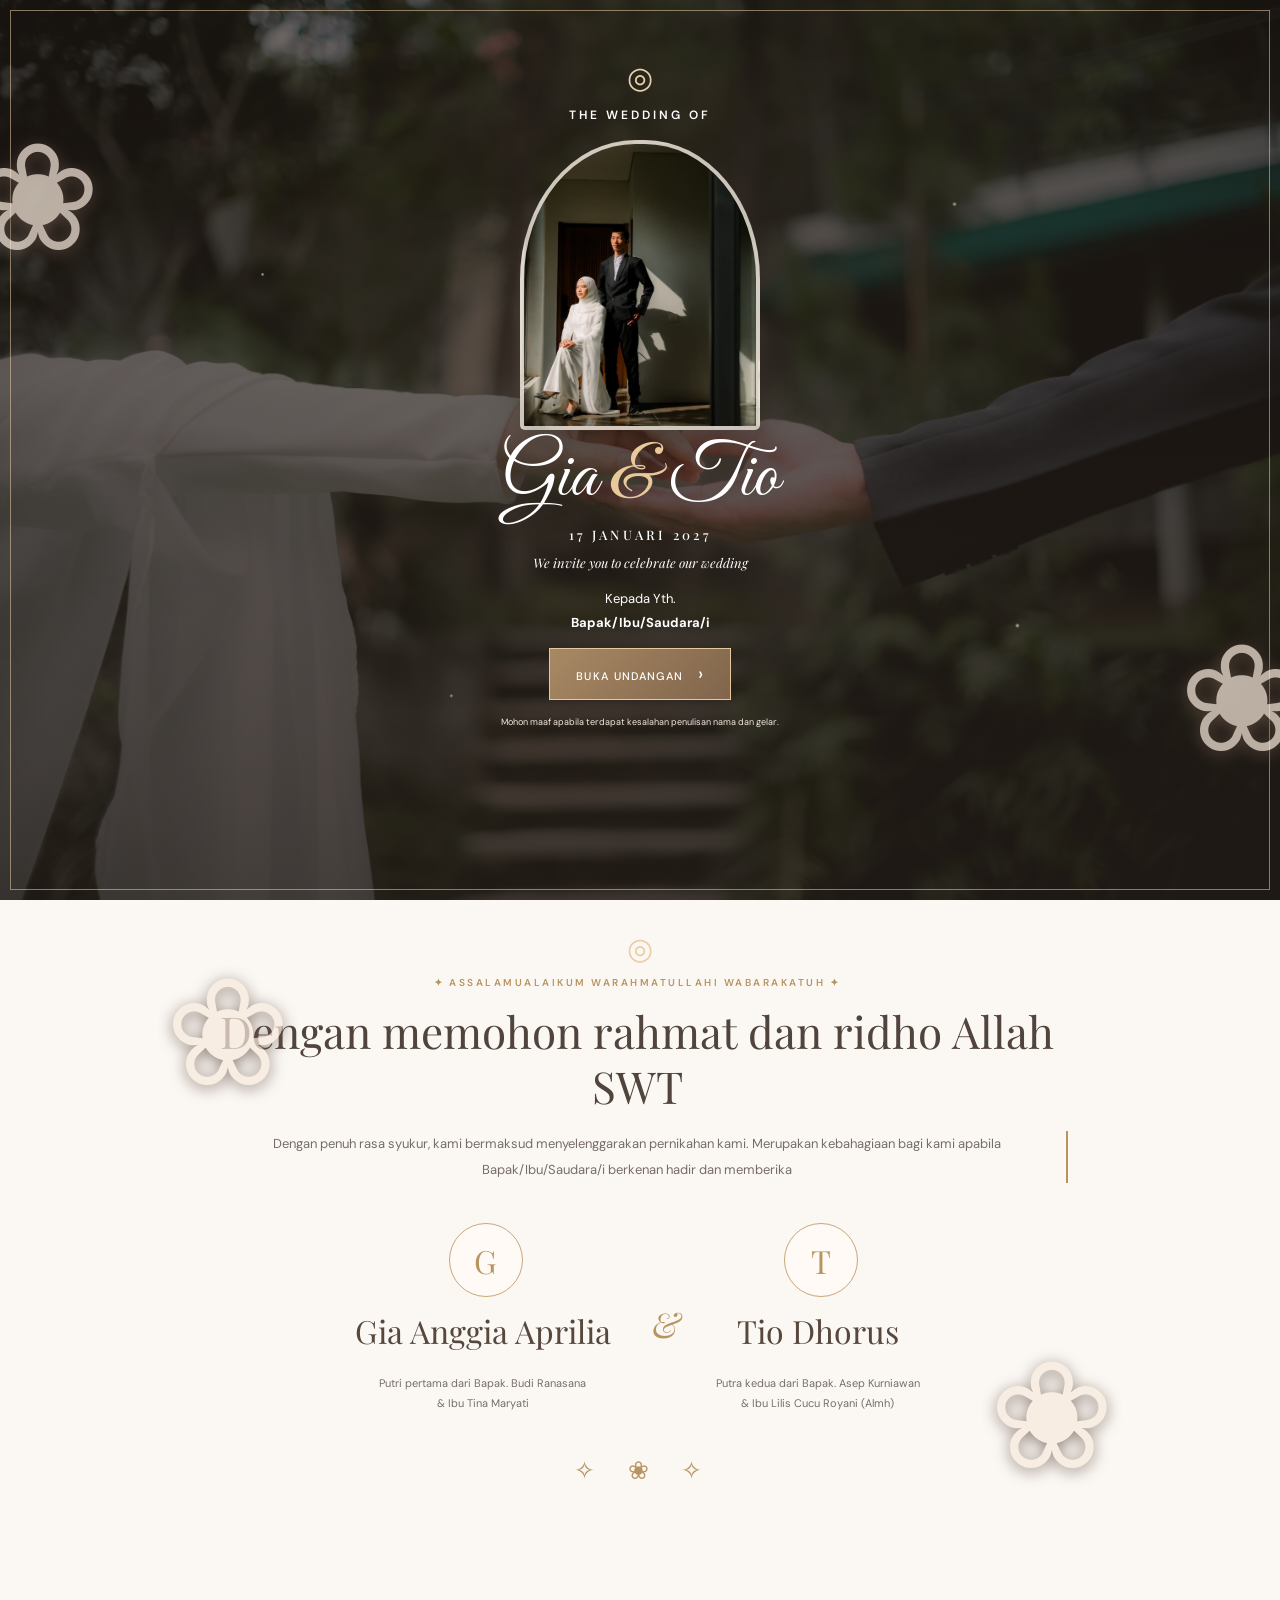
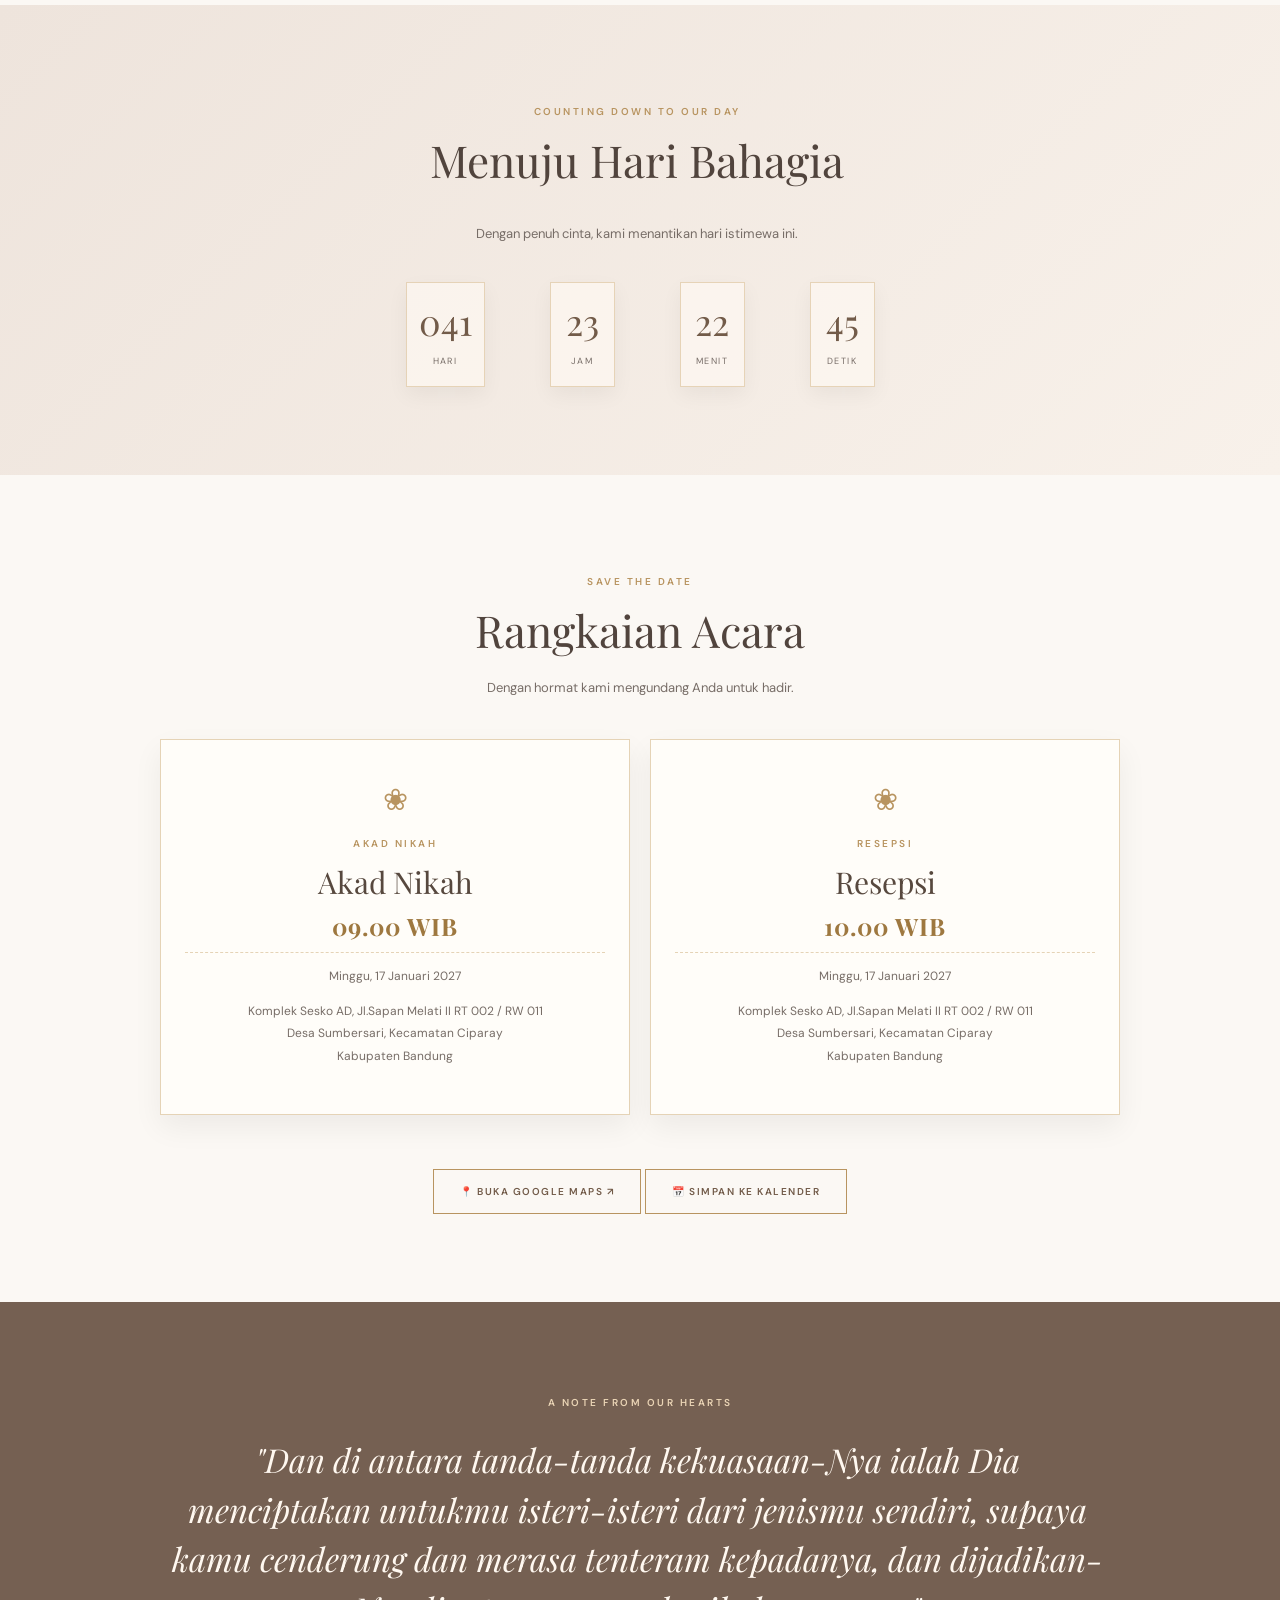
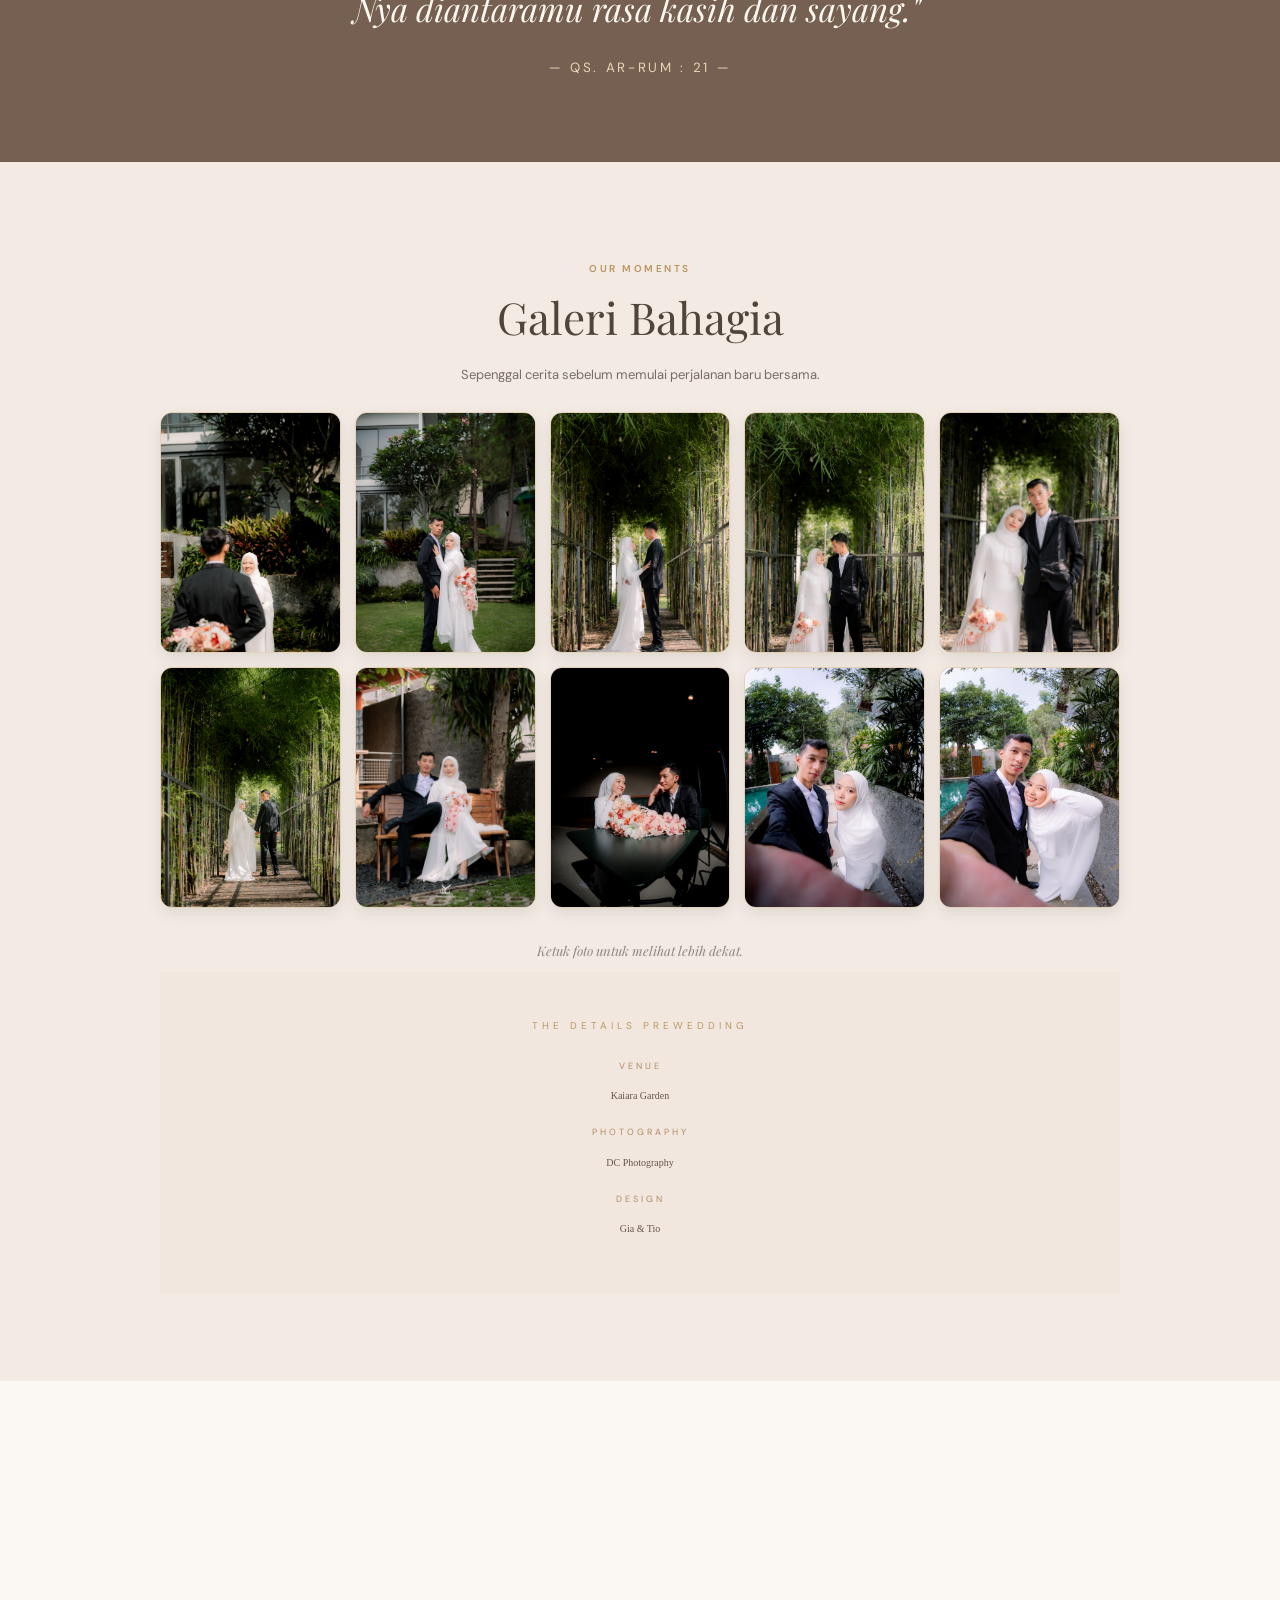
==== commit 98717514: "Change favicon link to a JPEG image" ====
--- a/index.html
+++ b/index.html
@@ -5,7 +5,7 @@
   <meta name="viewport" content="width=device-width, initial-scale=1.0">
   <meta name="theme-color" content="#b9aaa0">
   <title>The Wedding of Gia & Tio</title>
-  <link rel="icon" type="image/svg+xml" href="favicon.svg?v=2">
+  <link rel="icon" type="image/jpeg" href="images/opening1.jpg">
   <meta property="og:type" content="website">
   <meta property="og:site_name" content="The Wedding of Gia & Tio">
   <meta property="og:title" content="The Wedding of Gia & Tio">
